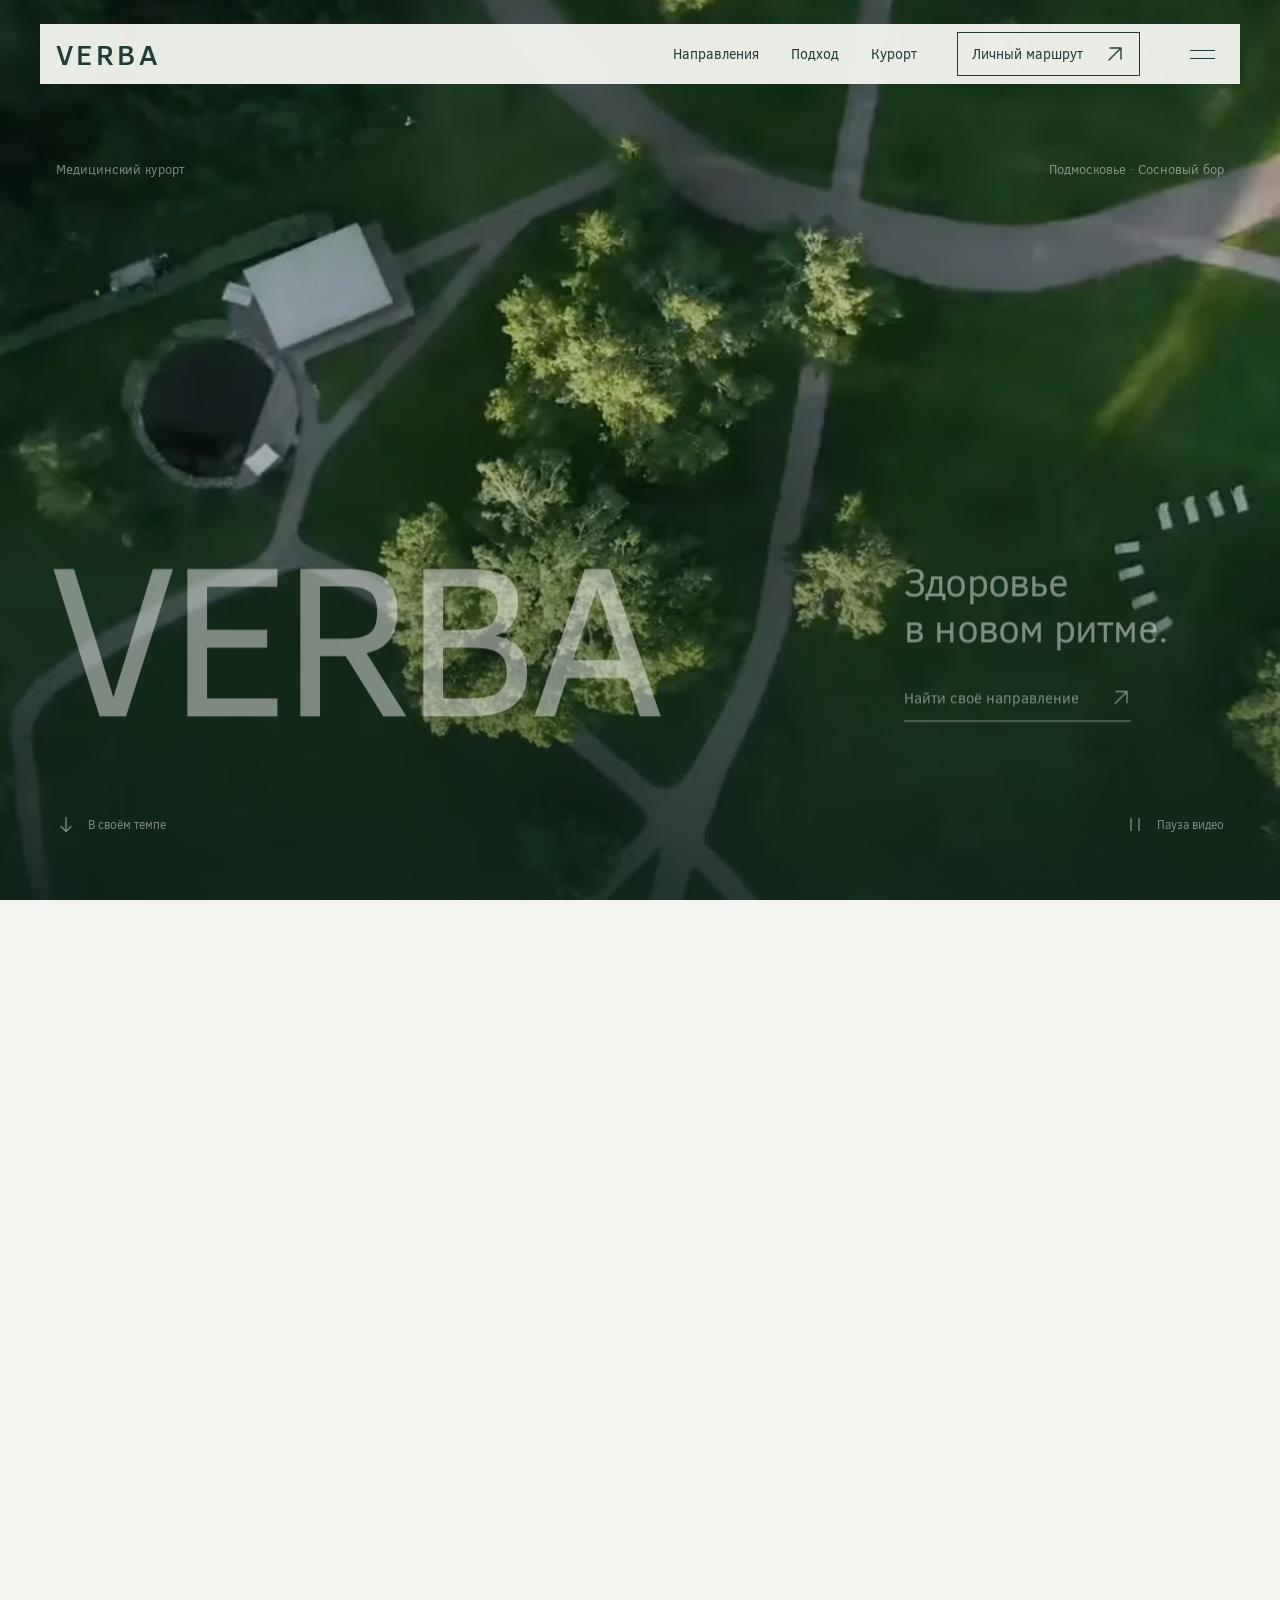
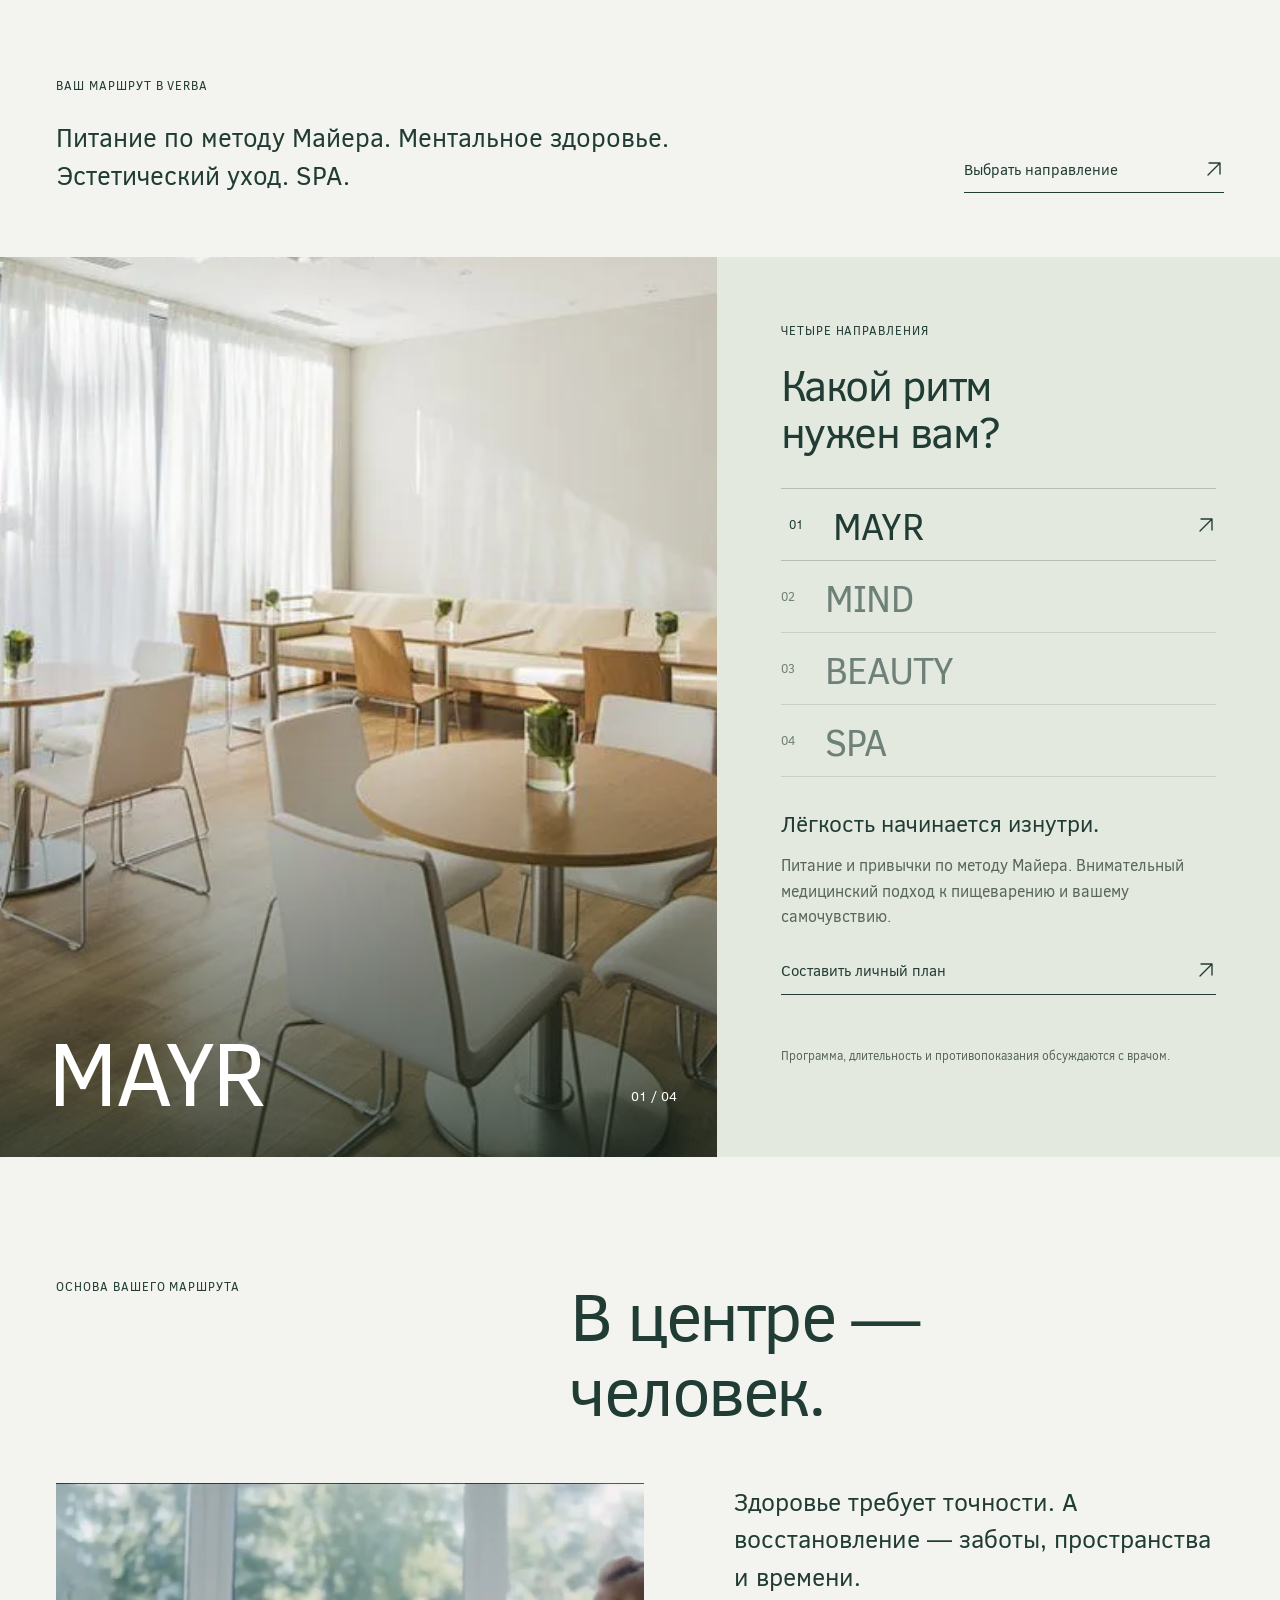
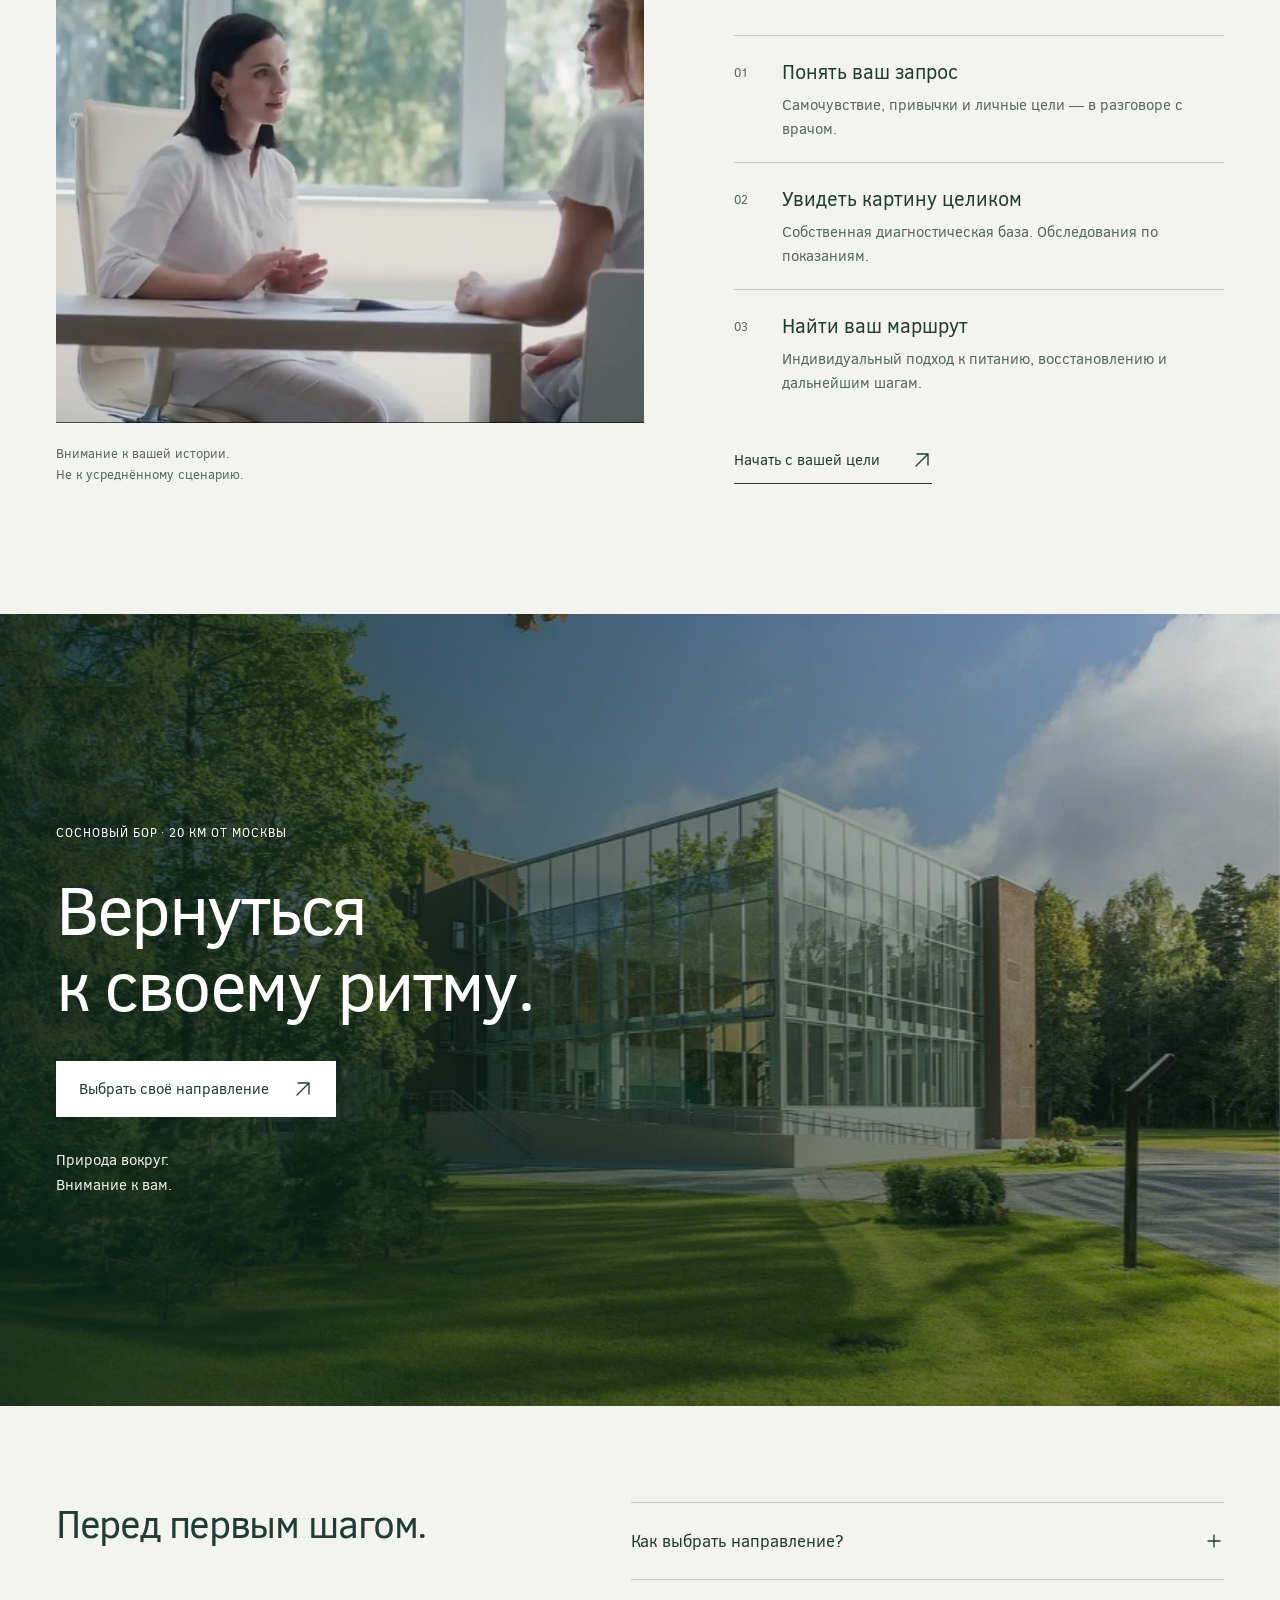
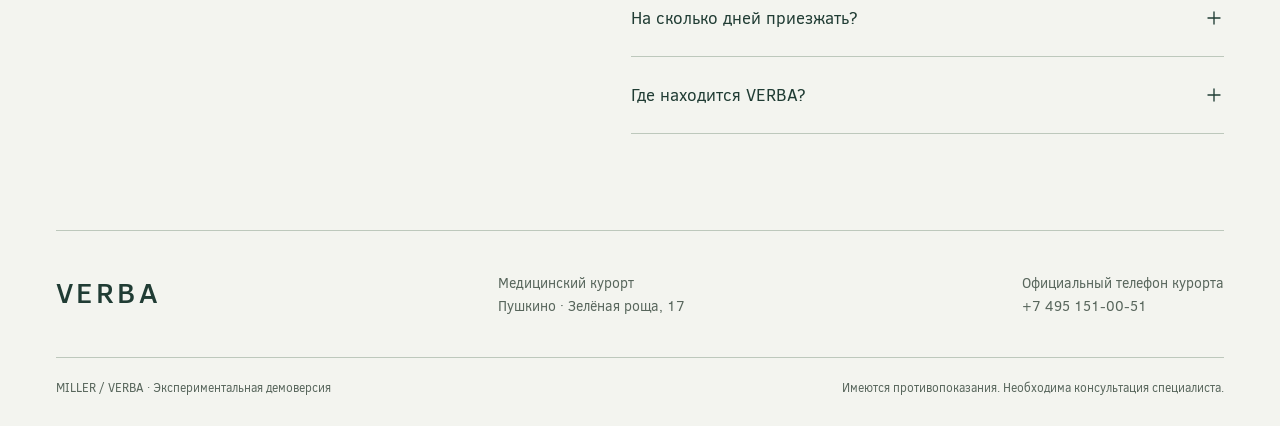
==== index.html @ 64e6edaf "fix: use VERBA branding and shorten the bridge to directions" ====
<!doctype html>
<html lang="ru"><head><meta charset="utf-8"><meta name="viewport" content="width=device-width, initial-scale=1"><meta name="theme-color" content="#203c34"><meta name="description" content="Медицинский курорт VERBA: питание по методу Майера, ментальное здоровье, эстетический уход и SPA. Экспериментальная демоверсия."><title>VERBA — здоровье в новом ритме · MILLER</title><link rel="icon" href="assets/favicon.svg"><link rel="stylesheet" href="styles.css"><script type="module" src="app.js"></script></head>
<body>
<a class="skip-link" href="#main">Перейти к содержанию</a>
<header class="site-header" data-tone="light"><a class="small-brand" href="#home" aria-label="VERBA — к началу">VERBA</a><nav class="desktop-nav" aria-label="Основная навигация"><a href="#directions">Направления</a><a href="#medicine">Подход</a><a href="#retreat">Курорт</a></nav><button class="header-plan" data-picker>Личный маршрут <svg viewBox="0 0 20 20" aria-hidden="true"><path d="M4 16 16 4M5 4h11v11"/></svg></button><button class="menu-toggle" aria-label="Открыть меню" aria-haspopup="dialog" aria-controls="menu-dialog"><span></span><span></span></button></header>
<main id="main">
<section class="hero-story" id="home" aria-labelledby="hero-title"><div class="hero-frame"><div class="hero-media"><div class="hero-camera"><video id="hero-video" muted loop playsinline preload="metadata" poster="assets/motion/hero-poster.webp" aria-label="Территория медицинского курорта VERBA"><source src="assets/motion/hero-film.mp4" type="video/mp4"></video><div class="film-shade"></div></div></div><div class="hero-topline"><span>Медицинский курорт</span><span>Подмосковье · Сосновый бор</span></div><div class="hero-title-group"><h1 id="hero-title">VERBA</h1><div class="hero-message"><p class="hero-statement">Здоровье<br>в новом ритме.</p><a class="line-link" href="#directions">Найти своё направление<svg viewBox="0 0 20 20" aria-hidden="true"><path d="M4 16 16 4M5 4h11v11"/></svg></a></div></div><div class="hero-bottom"><a href="#intro" class="scroll-link"><svg viewBox="0 0 20 20" aria-hidden="true"><path d="M10 3v14m-5-5 5 5 5-5"/></svg>В своём темпе</a><button id="video-toggle" aria-label="Остановить видео" aria-pressed="false"><svg viewBox="0 0 20 20" aria-hidden="true"><path d="M6 4v12M14 4v12"/></svg><span>Пауза видео</span></button></div><div class="hero-transition"><span class="section-label">01 / ВОССТАНОВЛЕНИЕ</span><h2><span>Медицина.</span><span>Природа.</span><span>Вы.</span></h2><p data-pretext contenteditable="false">Персональное здоровье начинается с внимания к человеку. В окружении, которое помогает услышать себя.</p></div></div></section>
<section class="intro wrap" id="intro" aria-label="Направления VERBA"><p class="section-label">ВАШ МАРШРУТ В VERBA</p><div class="intro-grid"><p class="intro-lead" data-pretext>Питание по методу Майера. Ментальное здоровье. Эстетический уход. SPA.</p><a class="line-link" href="#directions">Выбрать направление<svg viewBox="0 0 20 20" aria-hidden="true"><path d="M4 16 16 4M5 4h11v11"/></svg></a></div></section>
<section class="directions" id="directions" aria-labelledby="directions-title"><div class="path-layout"><div class="path-visual"><div class="path-pan"><img class="direction-image is-active" data-image="mayr" src="assets/motion/mayr.webp" width="900" height="600" alt="Ресторан VERBA" loading="lazy"><img class="direction-image" data-image="mind" src="assets/motion/mind.webp" width="900" height="600" alt="Гость VERBA в спокойной обстановке" loading="lazy"><img class="direction-image beauty-image" data-image="beauty" src="assets/motion/beauty-portrait.webp" width="1280" height="720" alt="Портрет из официального фильма VERBA" loading="lazy"><img class="direction-image" data-image="spa" src="assets/motion/spa.webp" width="900" height="600" alt="Бассейн VERBA с видом на сосновый бор" loading="lazy"></div><div class="path-shade"></div><div class="path-visual-label"><span id="visual-direction">MAYR</span><span id="visual-index">01 / 04</span></div></div><div class="path-content"><p class="section-label">ЧЕТЫРЕ НАПРАВЛЕНИЯ</p><h2 id="directions-title">Какой ритм<br>нужен вам?</h2><div class="path-tabs" role="tablist" aria-label="Направления VERBA" aria-orientation="vertical"><button class="path-tab is-active" id="tab-mayr" role="tab" aria-selected="true" aria-controls="path-panel" data-direction="mayr"><span class="tab-index">01</span><span>MAYR</span><svg viewBox="0 0 20 20" aria-hidden="true"><path d="M4 16 16 4M5 4h11v11"/></svg></button><button class="path-tab" id="tab-mind" role="tab" aria-selected="false" aria-controls="path-panel" tabindex="-1" data-direction="mind"><span class="tab-index">02</span><span>MIND</span><svg viewBox="0 0 20 20" aria-hidden="true"><path d="M4 16 16 4M5 4h11v11"/></svg></button><button class="path-tab" id="tab-beauty" role="tab" aria-selected="false" aria-controls="path-panel" tabindex="-1" data-direction="beauty"><span class="tab-index">03</span><span>BEAUTY</span><svg viewBox="0 0 20 20" aria-hidden="true"><path d="M4 16 16 4M5 4h11v11"/></svg></button><button class="path-tab" id="tab-spa" role="tab" aria-selected="false" aria-controls="path-panel" tabindex="-1" data-direction="spa"><span class="tab-index">04</span><span>SPA</span><svg viewBox="0 0 20 20" aria-hidden="true"><path d="M4 16 16 4M5 4h11v11"/></svg></button></div><div class="path-panel" id="path-panel" role="tabpanel" aria-labelledby="tab-mayr" tabindex="0"><h3 id="path-title">Лёгкость начинается изнутри.</h3><p id="path-description" data-pretext contenteditable="false">Питание и привычки по методу Майера. Внимательный медицинский подход к пищеварению и вашему самочувствию.</p><button class="line-link" data-picker data-current-direction>Составить личный план<svg viewBox="0 0 20 20" aria-hidden="true"><path d="M4 16 16 4M5 4h11v11"/></svg></button></div><p class="medical-note">Программа, длительность и противопоказания обсуждаются с врачом.</p></div></div><p class="sr-only" id="direction-status" role="status" aria-live="polite">Выбрано направление MAYR</p></section>
<section class="medicine wrap" id="medicine"><div class="medicine-heading"><span class="section-label">ОСНОВА ВАШЕГО МАРШРУТА</span><h2 class="reveal">В центре —<br>человек.</h2></div><div class="medicine-grid"><figure><div class="portrait-crop"><img src="assets/motion/medical.webp" width="1280" height="720" alt="Консультация врача — кадр официального фильма VERBA" loading="lazy"></div><figcaption>Внимание к вашей истории.<br>Не к усреднённому сценарию.</figcaption></figure><div class="medicine-copy"><p class="medicine-lead" data-pretext contenteditable="false">Здоровье требует точности. А восстановление — заботы, пространства и времени.</p><div class="approach-row"><span>01</span><div><h3>Понять ваш запрос</h3><p>Самочувствие, привычки и личные цели — в разговоре с врачом.</p></div></div><div class="approach-row"><span>02</span><div><h3>Увидеть картину целиком</h3><p>Собственная диагностическая база. Обследования по показаниям.</p></div></div><div class="approach-row"><span>03</span><div><h3>Найти ваш маршрут</h3><p>Индивидуальный подход к питанию, восстановлению и дальнейшим шагам.</p></div></div><button class="line-link" data-picker>Начать с вашей цели<svg viewBox="0 0 20 20" aria-hidden="true"><path d="M4 16 16 4M5 4h11v11"/></svg></button></div></div></section>
<section class="retreat" id="retreat"><div class="retreat-photo"><img src="assets/motion/territory.webp" width="900" height="600" alt="Здание и территория курорта VERBA" loading="lazy"></div><div class="retreat-shade"></div><div class="retreat-content wrap"><p class="section-label">СОСНОВЫЙ БОР · 20 КМ ОТ МОСКВЫ</p><h2>Вернуться<br>к своему ритму.</h2><button class="solid-button" data-picker>Выбрать своё направление<svg viewBox="0 0 20 20" aria-hidden="true"><path d="M4 16 16 4M5 4h11v11"/></svg></button><p>Природа вокруг.<br>Внимание к вам.</p></div></section>
<section class="faq wrap"><h2>Перед первым шагом.</h2><div class="faq-items"><details><summary>Как выбрать направление?<svg viewBox="0 0 20 20" aria-hidden="true"><path d="M10 4v12M4 10h12"/></svg></summary><p>Начните с вашей цели. Окончательный состав программы и противопоказания обсуждаются с врачом. Подбор в демоверсии помогает сформулировать запрос и не является медицинской рекомендацией.</p></details><details><summary>На сколько дней приезжать?<svg viewBox="0 0 20 20" aria-hidden="true"><path d="M10 4v12M4 10h12"/></svg></summary><p>На официальном сайте указаны программы от трёх до четырнадцати дней с возможностью продления. Длительность конкретной программы определяется индивидуально.</p></details><details><summary>Где находится VERBA?<svg viewBox="0 0 20 20" aria-hidden="true"><path d="M10 4v12M4 10h12"/></svg></summary><p>Московская область, Пушкино, улица Зелёная роща, строение 17.</p></details></div></section>
</main>
<footer class="wrap"><div class="footer-top"><a class="small-brand" href="#home">VERBA</a><p>Медицинский курорт<br>Пушкино · Зелёная роща, 17</p><p>Официальный телефон курорта<br>+7 495 151-00-51</p></div><div class="footer-bottom"><span>MILLER / VERBA · Экспериментальная демоверсия</span><span>Имеются противопоказания. Необходима консультация специалиста.</span></div></footer>
<dialog id="menu-dialog" aria-label="Навигация по странице"><button class="dialog-close" aria-label="Закрыть меню"><svg viewBox="0 0 24 24" aria-hidden="true"><path d="m6 6 12 12M6 18 18 6"/></svg></button><div class="menu-content"><span class="small-brand">VERBA</span><nav aria-label="Меню"><a href="#directions">Направления</a><a href="#medicine">Медицинский подход</a><a href="#retreat">Курорт</a></nav><button class="solid-button" data-picker>Составить личный план<svg viewBox="0 0 20 20" aria-hidden="true"><path d="M4 16 16 4M5 4h11v11"/></svg></button></div></dialog>
<dialog id="picker-dialog" aria-labelledby="picker-title"><button class="dialog-close" aria-label="Закрыть подбор"><svg viewBox="0 0 24 24" aria-hidden="true"><path d="m6 6 12 12M6 18 18 6"/></svg></button><div class="dialog-content"><span class="section-label">ВАШ ЛИЧНЫЙ МАРШРУТ</span><h2 id="picker-title">С чего начнём?</h2><form id="picker-form"><label for="goal">Что важно сейчас?</label><select id="goal" required><option value="">Выберите направление</option><option value="mayr">MAYR — питание и лёгкость</option><option value="mind">MIND — сон и спокойствие</option><option value="beauty">BEAUTY — уход за собой</option><option value="spa">SPA — отдых и восстановление</option></select><fieldset><legend>Время для себя</legend><div class="duration-options"><label><input type="radio" name="duration" value="3–5 дней" checked><span>3–5 дней</span></label><label><input type="radio" name="duration" value="7–10 дней"><span>7–10 дней</span></label><label><input type="radio" name="duration" value="14 дней"><span>14 дней</span></label></div></fieldset><button class="solid-button" type="submit">Увидеть мой план<svg viewBox="0 0 20 20" aria-hidden="true"><path d="M4 16 16 4M5 4h11v11"/></svg></button><p class="demo-note">Демоверсия: выбор остаётся на вашем устройстве. Личные данные не нужны, заявка на курорт не отправляется.</p></form><div id="picker-result" hidden aria-live="polite"><h3 id="result-title"></h3><p id="result-duration"></p><p>Это ориентир для разговора с врачом. Подходящую программу, длительность и противопоказания нужно обсудить индивидуально.</p><a class="solid-button" id="download-plan" download="verba-personal-plan.txt">Сохранить мой план<svg viewBox="0 0 20 20" aria-hidden="true"><path d="M10 3v14m-5-5 5 5 5-5"/></svg></a><button id="picker-again" class="line-link">Изменить выбор</button><p class="demo-note">Файл сохранится только на вашем устройстве. Заявка не отправлена.</p></div></div></dialog>
</body></html>
---- styles.css ----
@font-face{font-family:'Clear Sans';src:url('assets/clear-sans.woff') format('woff');font-weight:400;font-display:swap}@font-face{font-family:'Clear Sans';src:url('assets/clear-sans-medium.woff') format('woff');font-weight:500;font-display:swap}@font-face{font-family:'Clear Sans';src:url('assets/clear-sans-bold.woff') format('woff');font-weight:700;font-display:swap}
:root{--ink:#203c34;--paper:#f3f4ef;--muted:#58665c;--line:#bdc8bc;--ease:cubic-bezier(.22,.68,.2,1);--hero-clip:inset(0);--camera-scale:1.07;--camera-y:0px;--title-y:0px;--title-opacity:1;--copy-opacity:0;--copy-y:38px}
*{box-sizing:border-box}html{scroll-behavior:smooth;scroll-padding-top:100px;color-scheme:light}body{margin:0;color:var(--ink);background:var(--paper);font:400 16px/1.65 'Clear Sans',sans-serif}body.dialog-open{overflow:hidden}h1,h2,h3,p,figure{margin:0}h1,h2,h3{font-weight:400;line-height:1.08;text-wrap:balance}h2{font-size:clamp(36px,4.5vw,68px);letter-spacing:-.035em}h3{font-size:25px;line-height:1.2}a{color:inherit;text-decoration:none;text-underline-offset:6px}button,select,input{font:inherit}button{cursor:pointer;color:inherit}button,a{-webkit-tap-highlight-color:transparent}img,video{display:block;width:100%;height:100%;object-fit:cover}svg{width:20px;height:20px;flex-shrink:0;fill:none;stroke:currentColor;stroke-width:1.35;stroke-linecap:round;stroke-linejoin:round}button:focus-visible,a:focus-visible,select:focus-visible,summary:focus-visible,[role=tabpanel]:focus-visible{outline:3px solid #b0793c;outline-offset:6px}::selection{background:#b7c9af;color:#162e24}input,select{accent-color:var(--ink)}[hidden]{display:none!important}.wrap{width:min(1296px,calc(100% - 112px));margin-inline:auto}.section-label{font-size:12px;letter-spacing:.08em;line-height:1.5;display:block}.sr-only{position:absolute;width:1px;height:1px;overflow:hidden;clip:rect(0,0,0,0);white-space:nowrap}.skip-link{position:fixed;top:10px;left:12px;padding:12px 20px;background:var(--paper);z-index:100;transform:translateY(-150%)}.skip-link:focus{transform:none}
.site-header{position:fixed;z-index:20;left:40px;right:40px;top:24px;display:flex;align-items:center;gap:40px;color:#fff;background:#10241c66;min-height:58px;padding:8px 16px;transition:color .25s var(--ease),background-color .25s var(--ease)}.site-header[data-tone=dark]{background:rgba(243,244,239,.96);color:var(--ink)}.small-brand{font-size:29px;line-height:1.2;letter-spacing:.12em;display:flex;align-items:center;min-height:44px;font-weight:500}.desktop-nav{display:flex;gap:32px;margin-left:auto}.desktop-nav>a{font-size:14px;display:flex;align-items:center;min-height:44px;border-bottom:1px solid transparent}.desktop-nav>a:hover{border-bottom-color:currentColor}.header-plan{border:1px solid currentColor;background:none;display:flex;align-items:center;gap:22px;font-size:14px;min-height:44px;padding:9px 14px}.header-plan:hover{background:#ffffff1f}.site-header[data-tone=dark] .header-plan:hover{background:#dfe7da}.menu-toggle{display:flex;flex-direction:column;align-items:center;justify-content:center;gap:7px;border:0;background:none;width:44px;height:44px}.menu-toggle>span{width:25px;height:1px;background:currentColor}
.hero-story{height:180svh;position:relative;background:var(--paper)}.hero-frame{height:100svh;min-height:640px;position:sticky;top:0;isolation:isolate;overflow:hidden}.hero-media{position:absolute;inset:0;z-index:-1;clip-path:var(--hero-clip);will-change:clip-path}.hero-camera{position:absolute;inset:-1px;transform:translate3d(0,var(--camera-y),0) scale(var(--camera-scale));will-change:transform}.hero-camera video{object-position:50% 50%;background:#233f26}.film-shade{position:absolute;inset:0;background:linear-gradient(0deg,#10241cca,#10241c36 55%,#10241c66)}.hero-topline{position:absolute;top:20%;left:56px;right:56px;display:flex;justify-content:space-between;color:#fff;font-size:13px;opacity:var(--title-opacity);transform:translateY(var(--title-y))}.hero-title-group{position:absolute;left:48px;right:56px;bottom:17%;display:flex;align-items:flex-end;gap:48px;justify-content:space-between;color:#fff;opacity:var(--title-opacity);transform:translate3d(0,var(--title-y),0);will-change:transform,opacity}.hero-title-group h1{font-size:clamp(120px,17vw,262px);letter-spacing:-.045em;line-height:.88}.hero-message{padding-bottom:4px;min-width:320px}.hero-statement{font-size:clamp(28px,3.05vw,46px);line-height:1.17;letter-spacing:-.02em;margin-bottom:24px}.line-link{border:0;border-bottom:1px solid currentColor;background:none;display:inline-flex;justify-content:space-between;align-items:center;gap:32px;min-height:48px;padding:9px 0;font-size:15px}.line-link svg{transition:transform .25s var(--ease)}.line-link:hover svg{transform:translate(2px,-2px)}.hero-bottom{position:absolute;bottom:32px;left:56px;right:56px;color:#fff;display:flex;justify-content:space-between;opacity:var(--title-opacity);transform:translateY(var(--title-y))}.scroll-link,#video-toggle{display:flex;align-items:center;gap:12px;font-size:12px;min-height:44px}#video-toggle{border:0;background:none;color:#fff;padding:8px 0;min-width:126px;justify-content:flex-end}.hero-transition{position:absolute;left:6%;top:26%;width:35%;opacity:var(--copy-opacity);transform:translate3d(0,var(--copy-y),0);pointer-events:none}.hero-transition h2{font-size:clamp(48px,5.3vw,80px);line-height:1.04;margin-top:26px}.hero-transition h2>span{display:block}.hero-transition h2>span:nth-child(2){color:#71806a}.hero-transition>p{font-size:17px;line-height:1.65;max-width:375px;margin-top:32px}
.intro{padding-block:112px 128px}.intro>.section-label{margin-bottom:48px}.intro-grid{display:grid;grid-template-columns:1.4fr 1fr;gap:80px;align-items:end}.intro h2{font-size:clamp(38px,4.55vw,66px)}.soft-word{color:#71806a}.intro-copy>p:first-child{font-size:18px;max-width:410px}.quiet-copy{color:var(--muted);font-size:13px;margin-top:32px}.intro-copy .line-link{margin-top:28px}.reveal{transition:transform .7s var(--ease),opacity .7s var(--ease)}.motion-ready .reveal:not(.is-revealed){transform:translateY(28px);opacity:.55}
.directions{scroll-margin-top:0;--direction-color:var(--ink)}.path-layout{display:grid;grid-template-columns:56% 44%;min-height:900px}.path-visual{position:relative;overflow:hidden;isolation:isolate;min-width:0}.path-pan{position:absolute;inset:-40px 0;transform:translate3d(0,var(--path-pan,0px),0);will-change:transform}.direction-image{position:absolute;inset:0;opacity:0;transform:scale(1.055);transition:opacity .7s var(--ease),transform 1.05s var(--ease);object-position:50% 50%}.direction-image.is-active{opacity:1;transform:scale(1)}.beauty-image{object-position:35% 50%}.path-shade{position:absolute;inset:0;background:linear-gradient(0deg,#10231cac,transparent 45%);pointer-events:none}.path-visual-label{position:absolute;left:48px;right:40px;bottom:42px;display:flex;align-items:flex-end;justify-content:space-between;color:#fff}.path-visual-label>span:first-child{font-size:90px;letter-spacing:-.025em;line-height:1}.path-visual-label>span:last-child{font-size:13px;font-variant-numeric:tabular-nums;padding-bottom:8px}.path-content{background:#e4e9df;padding:64px clamp(32px,5vw,80px) 48px;color:var(--direction-color);transition:background-color .7s var(--ease),color .5s var(--ease)}.directions[data-active=beauty] .path-content{background:#ebe3dc;--direction-color:#5c4538}.directions[data-active=spa] .path-content{background:#dfe9e8}.directions[data-active=mind] .path-content{background:#e9e8df}.path-content h2{font-size:43px;margin-top:22px}.path-tabs{margin-top:34px;border-top:1px solid #73836f66}.path-tab{display:flex;align-items:center;text-align:left;width:100%;gap:20px;min-height:72px;background:none;border:0;border-bottom:1px solid #73836f66;padding:10px 0;opacity:.6;transition:opacity .25s var(--ease),padding-left .3s var(--ease)}.path-tab.is-active{opacity:1;padding-left:8px}.path-tab:hover{opacity:1}.tab-index{font-size:12px;font-variant-numeric:tabular-nums;min-width:24px}.path-tab>span:nth-child(2){font-size:37px;letter-spacing:-.02em;line-height:1.2}.path-tab svg{margin-left:auto;opacity:0;transform:translateX(-8px);transition:opacity .3s var(--ease),transform .3s var(--ease)}.path-tab.is-active svg,.path-tab:hover svg{opacity:1;transform:none}.path-panel{margin-top:32px;min-height:213px}.path-panel>h3{font-size:23px;line-height:1.25}.path-panel>p{color:var(--muted);font-size:16px;line-height:1.6;margin-top:14px}.path-panel .line-link{margin-top:18px;width:100%;color:inherit}.medical-note{font-size:12px;line-height:1.6;color:var(--muted);margin-top:24px}
.medicine{padding-block:120px 128px}.medicine-heading{display:flex;justify-content:space-between;align-items:flex-start;margin-bottom:56px;gap:32px}.medicine-heading h2{width:56%;font-size:clamp(48px,5.4vw,78px)}.medicine-grid{display:grid;grid-template-columns:1.2fr 1fr;gap:90px;align-items:start}.portrait-crop{height:540px;overflow:hidden}.portrait-crop>img{object-position:45% 50%}figcaption{font-size:13px;color:var(--muted);margin-top:20px}.medicine-lead{font-size:25px;line-height:1.5;margin-bottom:40px}.approach-row{border-top:1px solid var(--line);padding:22px 0;display:flex;gap:24px}.approach-row>span{font-size:12px;line-height:28px;min-width:24px;color:var(--muted)}.approach-row h3{font-size:20px;line-height:1.3}.approach-row p{font-size:15px;color:var(--muted);line-height:1.6;margin-top:8px}.medicine-copy>.line-link{margin-top:20px}
.retreat{position:relative;min-height:760px;height:88svh;overflow:hidden;isolation:isolate;color:#fff}.retreat-photo{position:absolute;inset:-40px 0;transform:translate3d(0,var(--retreat-pan,0px),0);will-change:transform;z-index:-2}.retreat-shade{position:absolute;inset:0;z-index:-1;background:linear-gradient(90deg,#0b241bd4,#0b241b21),linear-gradient(0deg,#0b241b70,transparent)}.retreat-content{height:100%;min-height:inherit;display:flex;flex-direction:column;align-items:flex-start;justify-content:center;padding-block:64px}.retreat h2{font-size:clamp(48px,5.5vw,80px);margin-top:28px}.solid-button{display:inline-flex;align-items:center;justify-content:space-between;gap:24px;border:1px solid var(--ink);background:var(--ink);color:#fff;min-height:56px;padding:14px 22px;font-size:15px;transition:background-color .25s var(--ease)}.solid-button:hover{background:#355647}.retreat .solid-button{background:#fff;border-color:#fff;color:var(--ink);margin-top:40px}.retreat-content>p:last-child{font-size:15px;margin-top:30px;color:#edf4e8}
.faq{padding-block:96px;display:grid;grid-template-columns:1fr 1.2fr;gap:80px}.faq h2{font-size:39px}.faq-items details{border-bottom:1px solid var(--line)}.faq-items details:first-child{border-top:1px solid var(--line)}summary{list-style:none;display:flex;align-items:center;justify-content:space-between;gap:20px;min-height:76px;font-size:17px;line-height:1.4;padding-block:16px;cursor:pointer}summary::-webkit-details-marker{display:none}details[open] summary>svg{transform:rotate(45deg)}.faq-items details>p{font-size:16px;color:var(--muted);padding-bottom:24px;max-width:560px}footer{padding-block:40px 28px;border-top:1px solid var(--line)}.footer-top{display:flex;align-items:flex-start;justify-content:space-between;gap:40px;padding-bottom:40px}.footer-top p{font-size:14px;color:var(--muted)}.footer-bottom{display:flex;justify-content:space-between;gap:24px;border-top:1px solid var(--line);padding-top:20px;font-size:12px;color:var(--muted)}
dialog{border:0;padding:0;width:min(560px,calc(100% - 32px));max-height:calc(100svh - 32px);margin:auto;background:var(--paper);color:var(--ink);box-shadow:0 24px 80px #071c164f;overflow:auto}dialog::backdrop{background:#071e17b5}.dialog-close{position:absolute;top:16px;right:16px;width:44px;height:44px;border:0;background:none;display:grid;place-items:center}.dialog-close svg{width:24px;height:24px}.dialog-content{padding:52px 44px 40px}.dialog-content h2{font-size:42px;margin:24px 0 30px}#picker-form>label{display:block;font-size:15px;margin-bottom:10px}select{height:56px;width:100%;border:1px solid #83957e;border-radius:0;background:#fff;color:var(--ink);font-size:16px;padding:0 12px}fieldset{border:0;padding:0;margin:26px 0;min-width:0}legend{font-size:15px;margin-bottom:12px}.duration-options{display:flex;gap:8px}.duration-options label{position:relative;flex:1;cursor:pointer}.duration-options input{position:absolute;opacity:0}.duration-options span{display:flex;align-items:center;justify-content:center;min-height:52px;border:1px solid #83957e;padding:8px;font-size:13px;white-space:nowrap}.duration-options input:checked+span{background:#dce6d7;border:2px solid var(--ink)}.duration-options input:focus-visible+span{outline:3px solid #b0793c;outline-offset:4px}#picker-form>.solid-button,#picker-result>.solid-button{width:100%;gap:12px}.demo-note{font-size:12px;line-height:1.6;color:var(--muted);margin-top:20px}#picker-result h3{font-size:34px}#picker-result>p{margin-top:22px}#picker-result>.solid-button{margin-top:28px}#picker-result>.line-link{margin-top:12px}#menu-dialog{width:100%;max-width:none;max-height:none;height:100svh;margin:0;padding:0;box-shadow:none}.menu-content{padding:60px 8%;min-height:100%;display:flex;flex-direction:column;align-items:flex-start;justify-content:center}.menu-content>.small-brand{margin-bottom:42px}.menu-content nav{display:flex;flex-direction:column;gap:10px}.menu-content nav>a{font-size:clamp(32px,5vw,70px);line-height:1.2;min-height:64px;padding-block:12px}.menu-content>.solid-button{margin-top:40px}
@media(max-width:1100px){.wrap{width:calc(100% - 64px)}.site-header{left:24px;right:24px;gap:24px}.desktop-nav{gap:20px}.hero-title-group{left:32px;right:32px;gap:24px}.hero-message{min-width:290px}.hero-topline,.hero-bottom{left:32px;right:32px}.path-layout{grid-template-columns:52% 48%;min-height:850px}.path-content{padding:48px 32px}.path-content h2{font-size:38px}.path-visual-label{left:32px;right:28px}.path-visual-label>span:first-child{font-size:70px}.medicine-grid,.intro-grid,.faq{gap:48px}}
@media(max-width:820px){.desktop-nav{display:none}.header-plan{margin-left:auto}.hero-title-group{display:block;bottom:18%}.hero-title-group h1{font-size:23vw;margin-bottom:40px}.hero-message{display:flex;align-items:end;justify-content:space-between;gap:28px}.hero-statement{font-size:32px;margin:0}.hero-transition{width:39%;left:5%;top:28%}.hero-transition h2{font-size:54px}.hero-transition>p{font-size:15px}.intro-grid{grid-template-columns:1fr 1fr;gap:36px}.intro-copy>p:first-child{font-size:16px}.intro h2{font-size:40px}.path-content{padding:40px 26px}.path-tab>span:nth-child(2){font-size:30px}.path-tab{gap:12px;min-height:64px}.path-content h2{font-size:32px}.path-panel h3{font-size:21px}.medicine-heading h2{font-size:58px}.medicine-grid{gap:36px}.portrait-crop{height:470px}.medicine-lead{font-size:22px}}
@media(max-width:600px){html{scroll-padding-top:88px}.wrap{width:calc(100% - 40px)}.site-header{left:12px;right:12px;top:12px;padding:5px 8px;min-height:50px;gap:16px}.small-brand{font-size:25px}.header-plan{display:none}.menu-toggle{margin-left:auto}.hero-story{height:164svh}.hero-frame{height:100svh;min-height:620px}.hero-topline{top:21%;left:24px;right:24px;display:block;font-size:12px}.hero-topline>span:last-child{display:block;margin-top:6px;color:#e3eddf}.hero-title-group{left:20px;right:20px;bottom:19%}.hero-title-group h1{font-size:26vw;letter-spacing:-.025em;margin-bottom:30px}.hero-message{display:block;min-width:0}.hero-statement{font-size:35px;line-height:1.17}.hero-message>.line-link{margin-top:20px;font-size:14px;max-width:290px;width:100%}.hero-bottom{left:24px;right:24px;bottom:24px}.scroll-link,#video-toggle{font-size:12px;gap:10px}#video-toggle{min-width:44px}#video-toggle>span{display:none}.hero-transition{left:6%;top:16%;width:86%}.hero-transition h2{font-size:39px;margin-top:18px;line-height:1.06}.hero-transition h2>span{display:inline}.hero-transition h2>span:after{content:' '}.hero-transition>p{font-size:16px;line-height:1.6;margin-top:22px;max-width:350px}.intro{padding-block:68px 72px}.intro>.section-label{margin-bottom:28px}.intro-grid{grid-template-columns:1fr;gap:32px}.intro h2{font-size:42px}.intro-copy>p:first-child{font-size:17px;max-width:none}.quiet-copy{margin-top:24px}.intro-copy .line-link{margin-top:20px}.path-layout{display:flex;flex-direction:column;min-height:0}.path-visual{height:430px;order:2}.path-content{padding:38px 20px 32px;order:1}.path-content h2{font-size:36px;margin-top:18px}.path-tabs{display:grid;grid-template-columns:repeat(4,1fr);border:0;gap:0;margin-top:30px}.path-tab{flex-direction:column;align-items:flex-start;gap:8px;border-top:1px solid #83957e;border-bottom:1px solid #83957e;min-height:80px;padding:12px 6px 10px;opacity:.65}.path-tab.is-active{padding-left:6px;border-bottom:2px solid var(--ink);opacity:1}.path-tab>span:nth-child(2){font-size:19px;letter-spacing:-.02em}.path-tab svg{display:none}.path-panel{min-height:200px;margin-top:24px}.path-panel>h3{font-size:24px}.path-panel>p{font-size:16px}.path-panel .line-link{width:100%;margin-top:18px}.medical-note{margin-top:20px}.path-visual-label{left:24px;right:24px;bottom:28px}.path-visual-label>span:first-child{font-size:60px}.path-pan{inset:-28px 0}.beauty-image{object-position:30% 50%}.medicine{padding-block:72px}.medicine-heading{display:block;margin-bottom:32px}.medicine-heading h2{font-size:48px;width:100%;margin-top:24px}.medicine-grid{grid-template-columns:1fr;gap:38px}.portrait-crop{height:330px}figcaption{font-size:12px;margin-top:16px}.medicine-lead{font-size:23px;margin-bottom:28px}.approach-row{gap:20px;padding-block:20px}.approach-row h3{font-size:19px}.approach-row p{font-size:16px}.retreat{height:760px;min-height:0}.retreat-content{min-height:760px;padding-block:56px}.retreat h2{font-size:48px;margin-top:28px}.retreat .solid-button{margin-top:36px;font-size:14px;width:100%;max-width:350px}.retreat-photo img{object-position:53% 50%}.faq{padding-block:64px;grid-template-columns:1fr;gap:30px}.faq h2{font-size:35px}.faq summary{font-size:16px;min-height:76px}.footer-top{flex-direction:column;gap:24px;padding-bottom:32px}.footer-bottom{flex-direction:column;gap:16px}footer{padding-bottom:calc(28px + env(safe-area-inset-bottom))}.dialog-content{padding:56px 24px 32px}.dialog-content h2{font-size:36px;margin-top:20px}.duration-options span{font-size:12px}.solid-button{padding-inline:18px}#picker-result h3{font-size:30px}.menu-content{padding:56px 24px}.menu-content nav>a{font-size:35px;min-height:68px}.menu-content>.solid-button{width:100%}}
@media(max-width:375px){.hero-statement{font-size:32px}.hero-title-group{bottom:18%}.hero-transition h2{font-size:36px}.intro h2{font-size:39px}.path-tab>span:nth-child(2){font-size:18px}.path-content h2{font-size:34px}.path-panel{min-height:219px}.dialog-content{padding-inline:20px}}
@media(max-width:600px){.path-layout{display:grid;grid-template-columns:1fr;background:#e4e9df;color:var(--direction-color);transition:background-color .7s var(--ease)}.directions[data-active=mind] .path-layout{background:#e9e8df}.directions[data-active=beauty] .path-layout{background:#ebe3dc;--direction-color:#5c4538}.directions[data-active=spa] .path-layout{background:#dfe9e8}.path-content{display:contents}.path-content>.section-label{grid-row:1;padding-top:30px;margin-inline:20px}.path-content>h2{grid-row:2;margin:15px 20px 24px}.path-tabs{grid-row:3;margin:0 20px 24px}.path-visual{grid-row:4;height:300px;order:initial}.path-panel{grid-row:5;margin:24px 20px 0}.medical-note{grid-row:6;margin:18px 20px 30px}.path-visual-label>span:first-child{font-size:52px}.path-visual-label{bottom:24px}}
@media(prefers-reduced-motion:reduce){html{scroll-behavior:auto}.hero-story{height:100svh}.hero-frame{position:relative}.hero-transition{display:none}.hero-media{clip-path:none!important}.hero-camera,.hero-title-group,.hero-topline,.hero-bottom,.path-pan,.retreat-photo,.reveal{transform:none!important}.hero-title-group,.hero-topline,.hero-bottom{opacity:1!important}.direction-image{transform:none}.motion-ready .reveal:not(.is-revealed){opacity:1}*,*:before,*:after{animation:none!important;transition:none!important}}

/* Approved refinement: a shorter bridge to the four directions. */
.intro{padding-block:56px 64px}.intro>.section-label{margin-bottom:24px}.intro-grid{grid-template-columns:1.8fr 1fr;gap:64px;align-items:end}.intro-lead{font-size:26px;line-height:1.45;max-width:720px}.intro-grid>.line-link{justify-self:end;min-width:260px}
@media(max-width:600px){.intro{padding-block:44px 48px}.intro-grid{grid-template-columns:1fr;gap:22px}.intro-lead{font-size:23px}.intro-grid>.line-link{justify-self:start;min-width:0;width:100%}.intro>.section-label{margin-bottom:20px}}
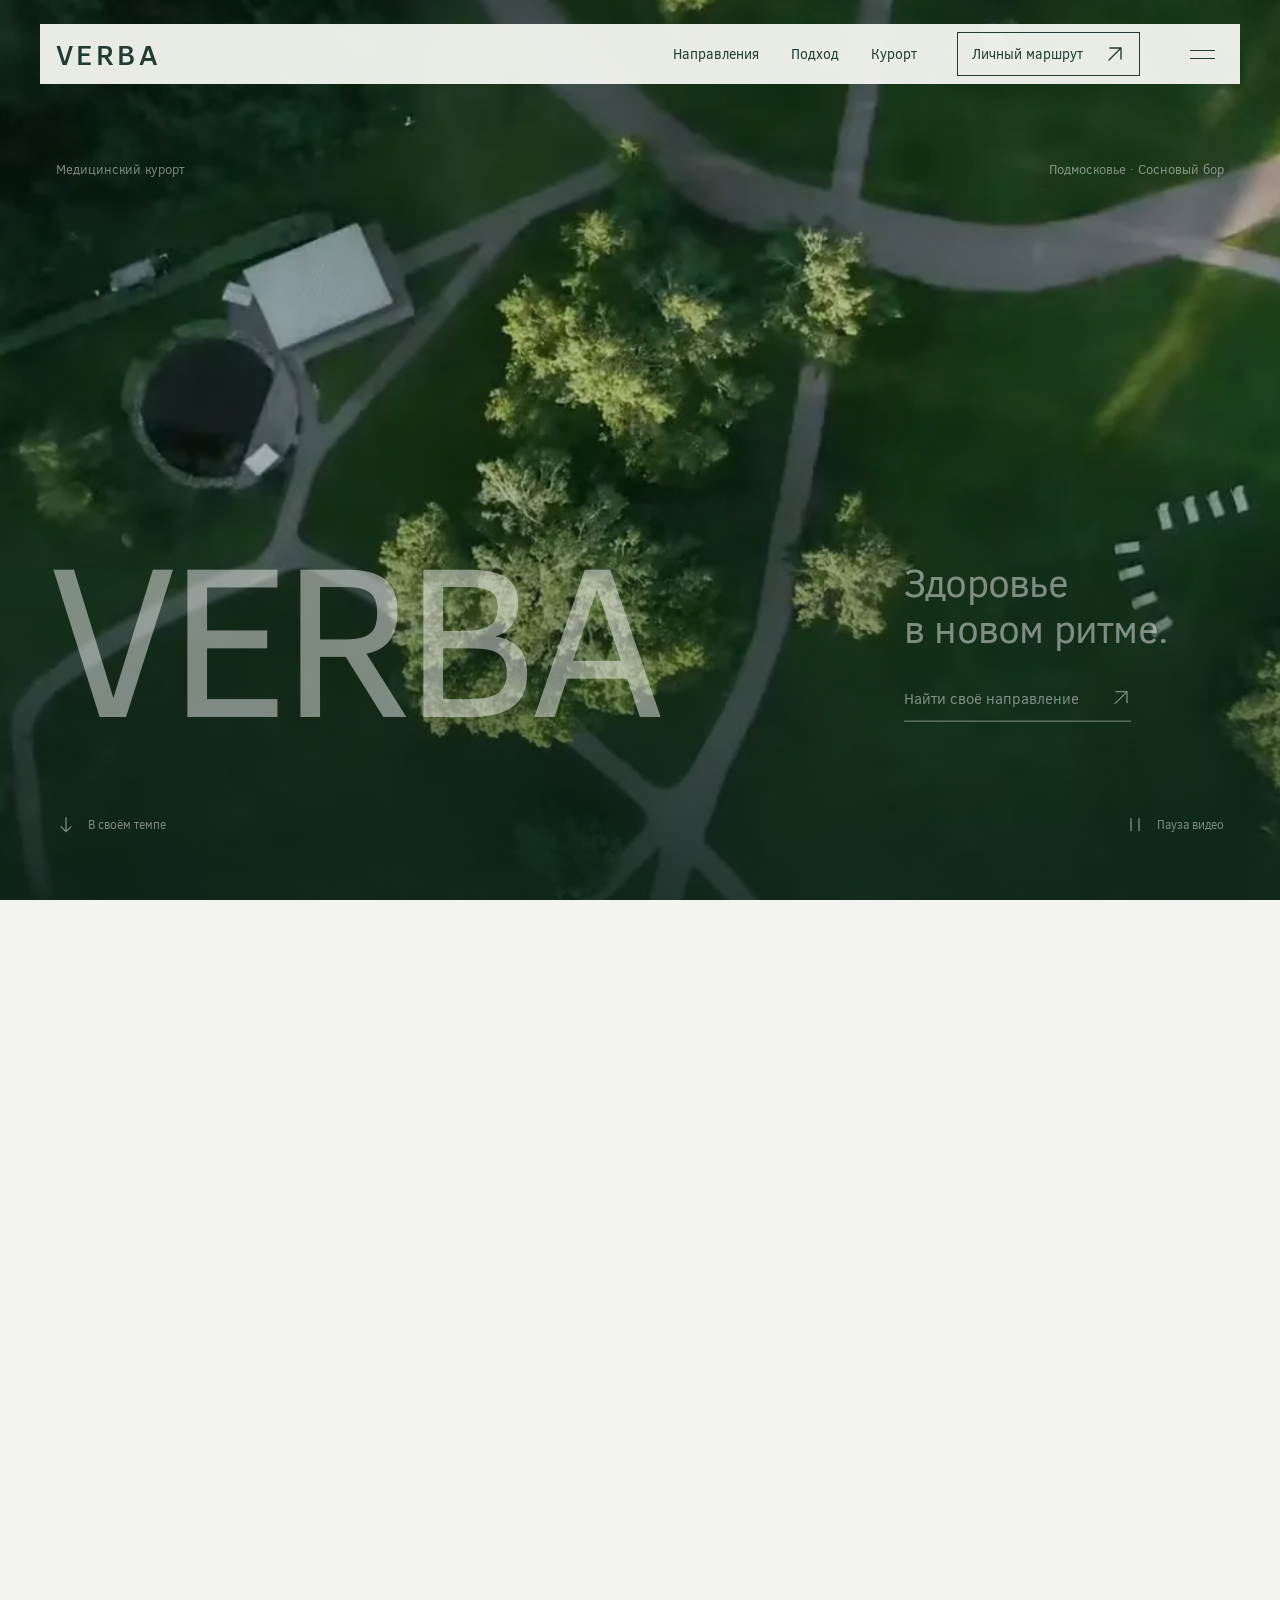
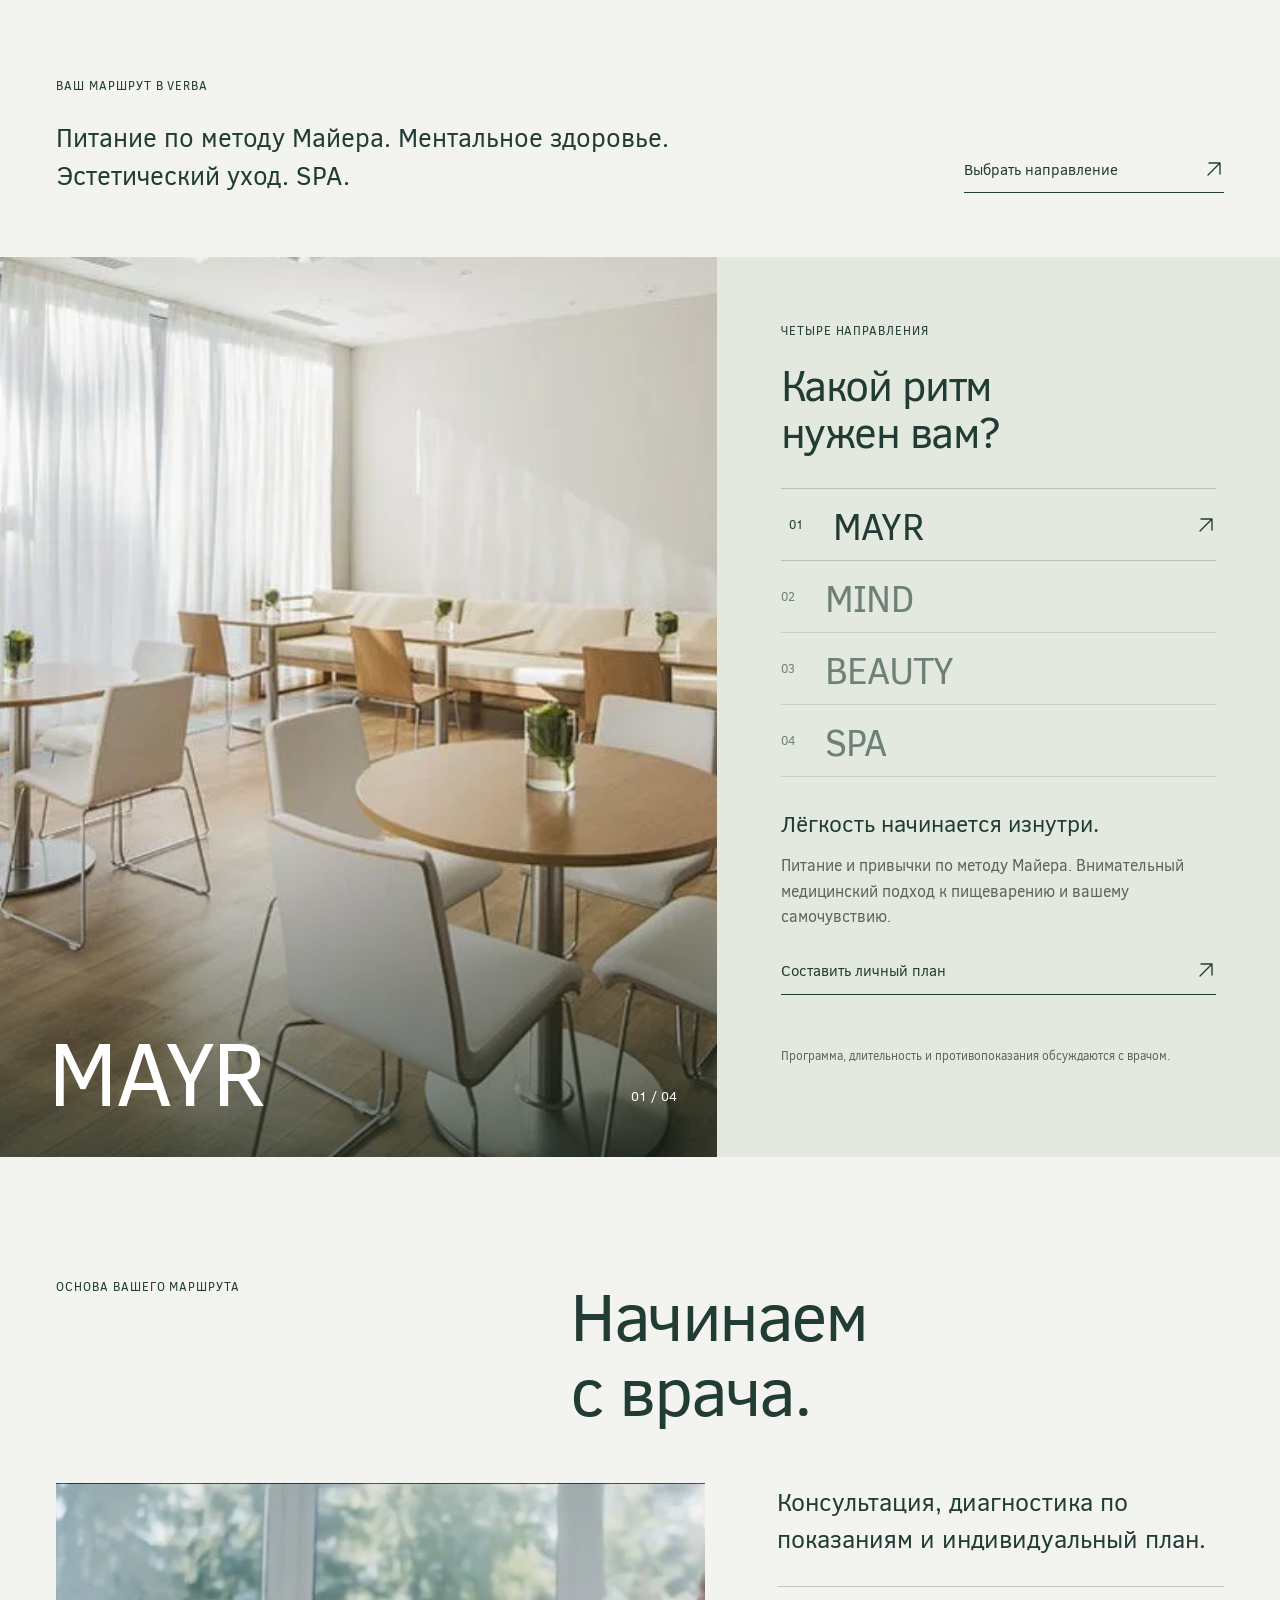
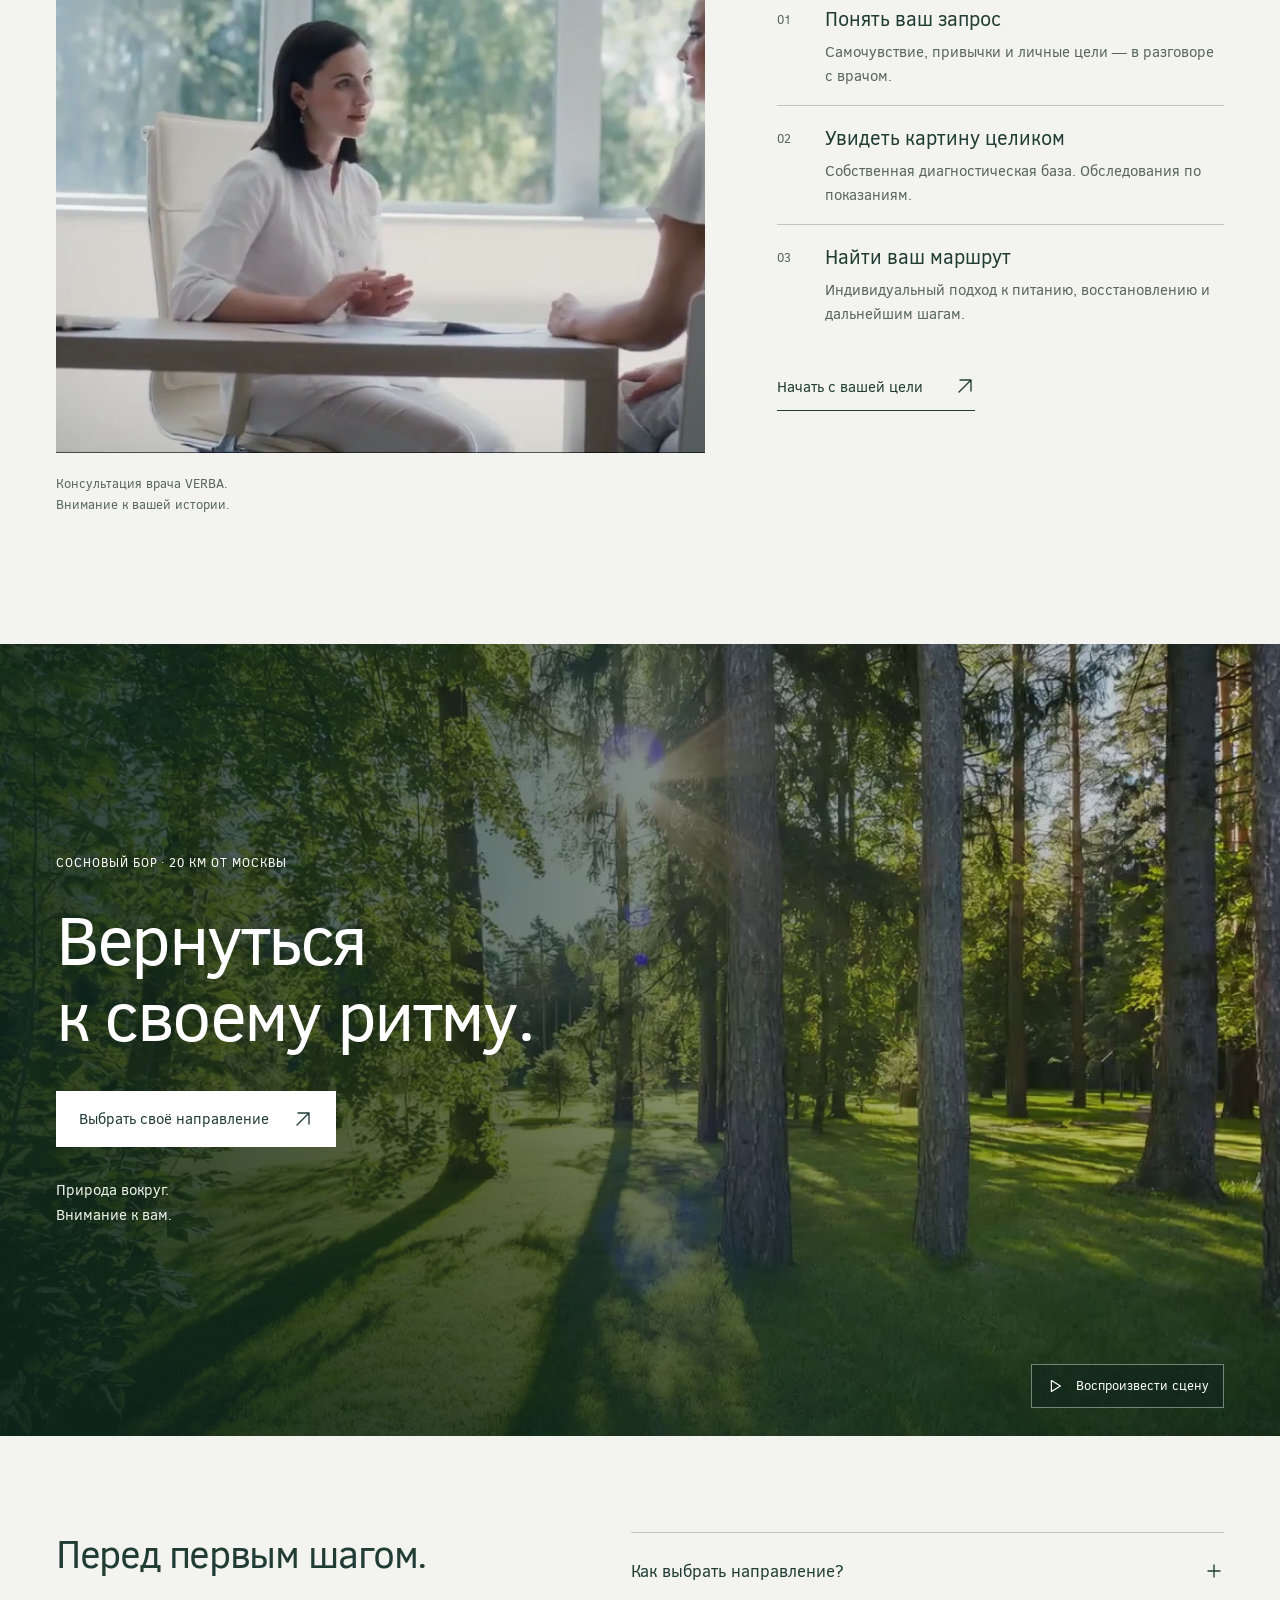
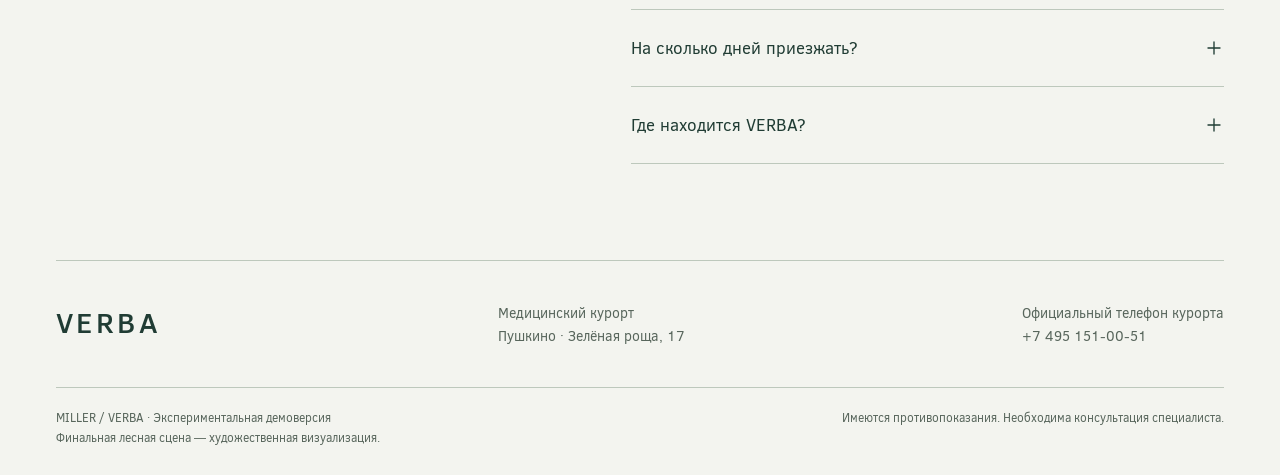
==== commit 43e08093: "feat: add the supplied one-shot forest film with lazy loading and accessible controls" ====
--- a/index.html
+++ b/index.html
@@ -6,12 +6,12 @@
 <main id="main">
 <section class="hero-story" id="home" aria-labelledby="hero-title"><div class="hero-frame"><div class="hero-media"><div class="hero-camera"><video id="hero-video" muted loop playsinline preload="metadata" poster="assets/motion/hero-poster.webp" aria-label="Территория медицинского курорта VERBA"><source src="assets/motion/hero-film.mp4" type="video/mp4"></video><div class="film-shade"></div></div></div><div class="hero-topline"><span>Медицинский курорт</span><span>Подмосковье · Сосновый бор</span></div><div class="hero-title-group"><h1 id="hero-title">VERBA</h1><div class="hero-message"><p class="hero-statement">Здоровье<br>в новом ритме.</p><a class="line-link" href="#directions">Найти своё направление<svg viewBox="0 0 20 20" aria-hidden="true"><path d="M4 16 16 4M5 4h11v11"/></svg></a></div></div><div class="hero-bottom"><a href="#intro" class="scroll-link"><svg viewBox="0 0 20 20" aria-hidden="true"><path d="M10 3v14m-5-5 5 5 5-5"/></svg>В своём темпе</a><button id="video-toggle" aria-label="Остановить видео" aria-pressed="false"><svg viewBox="0 0 20 20" aria-hidden="true"><path d="M6 4v12M14 4v12"/></svg><span>Пауза видео</span></button></div><div class="hero-transition"><span class="section-label">01 / ВОССТАНОВЛЕНИЕ</span><h2><span>Медицина.</span><span>Природа.</span><span>Вы.</span></h2><p data-pretext contenteditable="false">Персональное здоровье начинается с внимания к человеку. В окружении, которое помогает услышать себя.</p></div></div></section>
 <section class="intro wrap" id="intro" aria-label="Направления VERBA"><p class="section-label">ВАШ МАРШРУТ В VERBA</p><div class="intro-grid"><p class="intro-lead" data-pretext>Питание по методу Майера. Ментальное здоровье. Эстетический уход. SPA.</p><a class="line-link" href="#directions">Выбрать направление<svg viewBox="0 0 20 20" aria-hidden="true"><path d="M4 16 16 4M5 4h11v11"/></svg></a></div></section>
-<section class="directions" id="directions" aria-labelledby="directions-title"><div class="path-layout"><div class="path-visual"><div class="path-pan"><img class="direction-image is-active" data-image="mayr" src="assets/motion/mayr.webp" width="900" height="600" alt="Ресторан VERBA" loading="lazy"><img class="direction-image" data-image="mind" src="assets/motion/mind.webp" width="900" height="600" alt="Гость VERBA в спокойной обстановке" loading="lazy"><img class="direction-image beauty-image" data-image="beauty" src="assets/motion/beauty-portrait.webp" width="1280" height="720" alt="Портрет из официального фильма VERBA" loading="lazy"><img class="direction-image" data-image="spa" src="assets/motion/spa.webp" width="900" height="600" alt="Бассейн VERBA с видом на сосновый бор" loading="lazy"></div><div class="path-shade"></div><div class="path-visual-label"><span id="visual-direction">MAYR</span><span id="visual-index">01 / 04</span></div></div><div class="path-content"><p class="section-label">ЧЕТЫРЕ НАПРАВЛЕНИЯ</p><h2 id="directions-title">Какой ритм<br>нужен вам?</h2><div class="path-tabs" role="tablist" aria-label="Направления VERBA" aria-orientation="vertical"><button class="path-tab is-active" id="tab-mayr" role="tab" aria-selected="true" aria-controls="path-panel" data-direction="mayr"><span class="tab-index">01</span><span>MAYR</span><svg viewBox="0 0 20 20" aria-hidden="true"><path d="M4 16 16 4M5 4h11v11"/></svg></button><button class="path-tab" id="tab-mind" role="tab" aria-selected="false" aria-controls="path-panel" tabindex="-1" data-direction="mind"><span class="tab-index">02</span><span>MIND</span><svg viewBox="0 0 20 20" aria-hidden="true"><path d="M4 16 16 4M5 4h11v11"/></svg></button><button class="path-tab" id="tab-beauty" role="tab" aria-selected="false" aria-controls="path-panel" tabindex="-1" data-direction="beauty"><span class="tab-index">03</span><span>BEAUTY</span><svg viewBox="0 0 20 20" aria-hidden="true"><path d="M4 16 16 4M5 4h11v11"/></svg></button><button class="path-tab" id="tab-spa" role="tab" aria-selected="false" aria-controls="path-panel" tabindex="-1" data-direction="spa"><span class="tab-index">04</span><span>SPA</span><svg viewBox="0 0 20 20" aria-hidden="true"><path d="M4 16 16 4M5 4h11v11"/></svg></button></div><div class="path-panel" id="path-panel" role="tabpanel" aria-labelledby="tab-mayr" tabindex="0"><h3 id="path-title">Лёгкость начинается изнутри.</h3><p id="path-description" data-pretext contenteditable="false">Питание и привычки по методу Майера. Внимательный медицинский подход к пищеварению и вашему самочувствию.</p><button class="line-link" data-picker data-current-direction>Составить личный план<svg viewBox="0 0 20 20" aria-hidden="true"><path d="M4 16 16 4M5 4h11v11"/></svg></button></div><p class="medical-note">Программа, длительность и противопоказания обсуждаются с врачом.</p></div></div><p class="sr-only" id="direction-status" role="status" aria-live="polite">Выбрано направление MAYR</p></section>
-<section class="medicine wrap" id="medicine"><div class="medicine-heading"><span class="section-label">ОСНОВА ВАШЕГО МАРШРУТА</span><h2 class="reveal">В центре —<br>человек.</h2></div><div class="medicine-grid"><figure><div class="portrait-crop"><img src="assets/motion/medical.webp" width="1280" height="720" alt="Консультация врача — кадр официального фильма VERBA" loading="lazy"></div><figcaption>Внимание к вашей истории.<br>Не к усреднённому сценарию.</figcaption></figure><div class="medicine-copy"><p class="medicine-lead" data-pretext contenteditable="false">Здоровье требует точности. А восстановление — заботы, пространства и времени.</p><div class="approach-row"><span>01</span><div><h3>Понять ваш запрос</h3><p>Самочувствие, привычки и личные цели — в разговоре с врачом.</p></div></div><div class="approach-row"><span>02</span><div><h3>Увидеть картину целиком</h3><p>Собственная диагностическая база. Обследования по показаниям.</p></div></div><div class="approach-row"><span>03</span><div><h3>Найти ваш маршрут</h3><p>Индивидуальный подход к питанию, восстановлению и дальнейшим шагам.</p></div></div><button class="line-link" data-picker>Начать с вашей цели<svg viewBox="0 0 20 20" aria-hidden="true"><path d="M4 16 16 4M5 4h11v11"/></svg></button></div></div></section>
-<section class="retreat" id="retreat"><div class="retreat-photo"><img src="assets/motion/territory.webp" width="900" height="600" alt="Здание и территория курорта VERBA" loading="lazy"></div><div class="retreat-shade"></div><div class="retreat-content wrap"><p class="section-label">СОСНОВЫЙ БОР · 20 КМ ОТ МОСКВЫ</p><h2>Вернуться<br>к своему ритму.</h2><button class="solid-button" data-picker>Выбрать своё направление<svg viewBox="0 0 20 20" aria-hidden="true"><path d="M4 16 16 4M5 4h11v11"/></svg></button><p>Природа вокруг.<br>Внимание к вам.</p></div></section>
+<section class="directions" id="directions" aria-labelledby="directions-title"><div class="path-layout"><div class="path-visual"><div class="path-pan"><img class="direction-image is-active" data-image="mayr" src="assets/motion/mayr.webp" width="900" height="600" alt="Ресторан VERBA" loading="lazy"><img class="direction-image" data-image="mind" src="assets/motion/mind.webp" width="900" height="600" alt="Гость VERBA в спокойной обстановке" loading="lazy"><img class="direction-image beauty-image" data-image="beauty" src="assets/motion/beauty-care.webp" width="1280" height="720" alt="Специалист VERBA с аппаратом — кадр официального фильма" loading="lazy"><img class="direction-image" data-image="spa" src="assets/motion/spa.webp" width="900" height="600" alt="Бассейн VERBA с видом на сосновый бор" loading="lazy"></div><div class="path-shade"></div><div class="path-visual-label"><span id="visual-direction">MAYR</span><span id="visual-index">01 / 04</span></div></div><div class="path-content"><p class="section-label">ЧЕТЫРЕ НАПРАВЛЕНИЯ</p><h2 id="directions-title">Какой ритм<br>нужен вам?</h2><div class="path-tabs" role="tablist" aria-label="Направления VERBA" aria-orientation="vertical"><button class="path-tab is-active" id="tab-mayr" role="tab" aria-selected="true" aria-controls="path-panel" data-direction="mayr"><span class="tab-index">01</span><span>MAYR</span><svg viewBox="0 0 20 20" aria-hidden="true"><path d="M4 16 16 4M5 4h11v11"/></svg></button><button class="path-tab" id="tab-mind" role="tab" aria-selected="false" aria-controls="path-panel" tabindex="-1" data-direction="mind"><span class="tab-index">02</span><span>MIND</span><svg viewBox="0 0 20 20" aria-hidden="true"><path d="M4 16 16 4M5 4h11v11"/></svg></button><button class="path-tab" id="tab-beauty" role="tab" aria-selected="false" aria-controls="path-panel" tabindex="-1" data-direction="beauty"><span class="tab-index">03</span><span>BEAUTY</span><svg viewBox="0 0 20 20" aria-hidden="true"><path d="M4 16 16 4M5 4h11v11"/></svg></button><button class="path-tab" id="tab-spa" role="tab" aria-selected="false" aria-controls="path-panel" tabindex="-1" data-direction="spa"><span class="tab-index">04</span><span>SPA</span><svg viewBox="0 0 20 20" aria-hidden="true"><path d="M4 16 16 4M5 4h11v11"/></svg></button></div><div class="path-panel" id="path-panel" role="tabpanel" aria-labelledby="tab-mayr" tabindex="0"><h3 id="path-title">Лёгкость начинается изнутри.</h3><p id="path-description" data-pretext contenteditable="false">Питание и привычки по методу Майера. Внимательный медицинский подход к пищеварению и вашему самочувствию.</p><button class="line-link" data-picker data-current-direction>Составить личный план<svg viewBox="0 0 20 20" aria-hidden="true"><path d="M4 16 16 4M5 4h11v11"/></svg></button></div><p class="medical-note">Программа, длительность и противопоказания обсуждаются с врачом.</p></div></div><p class="sr-only" id="direction-status" role="status" aria-live="polite">Выбрано направление MAYR</p></section>
+<section class="medicine wrap" id="medicine"><div class="medicine-heading"><span class="section-label">ОСНОВА ВАШЕГО МАРШРУТА</span><h2 class="reveal">Начинаем<br>с врача.</h2></div><div class="medicine-grid"><figure><div class="portrait-crop"><img src="assets/motion/medical.webp" width="1280" height="720" alt="Консультация врача — кадр официального фильма VERBA" loading="lazy"></div><figcaption>Консультация врача VERBA.<br>Внимание к вашей истории.</figcaption></figure><div class="medicine-copy"><p class="medicine-lead" data-pretext contenteditable="false">Консультация, диагностика по показаниям и индивидуальный план.</p><div class="approach-row"><span>01</span><div><h3>Понять ваш запрос</h3><p>Самочувствие, привычки и личные цели — в разговоре с врачом.</p></div></div><div class="approach-row"><span>02</span><div><h3>Увидеть картину целиком</h3><p>Собственная диагностическая база. Обследования по показаниям.</p></div></div><div class="approach-row"><span>03</span><div><h3>Найти ваш маршрут</h3><p>Индивидуальный подход к питанию, восстановлению и дальнейшим шагам.</p></div></div><button class="line-link" data-picker>Начать с вашей цели<svg viewBox="0 0 20 20" aria-hidden="true"><path d="M4 16 16 4M5 4h11v11"/></svg></button></div></div></section>
+<section class="retreat" id="retreat"><div class="retreat-photo" aria-hidden="true"><img class="retreat-poster" src="assets/motion/forest-poster.webp" width="1280" height="720" alt="" loading="lazy" decoding="async"><video id="forest-video" muted playsinline preload="none" poster="assets/motion/forest-poster.webp" data-src="assets/motion/verba-forest-5s.mp4"></video></div><div class="retreat-shade"></div><div class="retreat-content wrap"><p class="section-label">СОСНОВЫЙ БОР · 20 КМ ОТ МОСКВЫ</p><h2>Вернуться<br>к своему ритму.</h2><button class="solid-button" data-picker>Выбрать своё направление<svg viewBox="0 0 20 20" aria-hidden="true"><path d="M4 16 16 4M5 4h11v11"/></svg></button><p>Природа вокруг.<br>Внимание к вам.</p></div><button id="forest-toggle" class="forest-toggle" aria-label="Воспроизвести лесную сцену" aria-describedby="forest-status"><svg viewBox="0 0 20 20" aria-hidden="true"><path d="m6 4 10 6-10 6z"/></svg><span>Воспроизвести сцену</span></button><p id="forest-status" class="sr-only" role="status" aria-live="polite">Лесная сцена. Видео проигрывается один раз.</p></section>
 <section class="faq wrap"><h2>Перед первым шагом.</h2><div class="faq-items"><details><summary>Как выбрать направление?<svg viewBox="0 0 20 20" aria-hidden="true"><path d="M10 4v12M4 10h12"/></svg></summary><p>Начните с вашей цели. Окончательный состав программы и противопоказания обсуждаются с врачом. Подбор в демоверсии помогает сформулировать запрос и не является медицинской рекомендацией.</p></details><details><summary>На сколько дней приезжать?<svg viewBox="0 0 20 20" aria-hidden="true"><path d="M10 4v12M4 10h12"/></svg></summary><p>На официальном сайте указаны программы от трёх до четырнадцати дней с возможностью продления. Длительность конкретной программы определяется индивидуально.</p></details><details><summary>Где находится VERBA?<svg viewBox="0 0 20 20" aria-hidden="true"><path d="M10 4v12M4 10h12"/></svg></summary><p>Московская область, Пушкино, улица Зелёная роща, строение 17.</p></details></div></section>
 </main>
-<footer class="wrap"><div class="footer-top"><a class="small-brand" href="#home">VERBA</a><p>Медицинский курорт<br>Пушкино · Зелёная роща, 17</p><p>Официальный телефон курорта<br>+7 495 151-00-51</p></div><div class="footer-bottom"><span>MILLER / VERBA · Экспериментальная демоверсия</span><span>Имеются противопоказания. Необходима консультация специалиста.</span></div></footer>
+<footer class="wrap"><div class="footer-top"><a class="small-brand" href="#home">VERBA</a><p>Медицинский курорт<br>Пушкино · Зелёная роща, 17</p><p>Официальный телефон курорта<br>+7 495 151-00-51</p></div><div class="footer-bottom"><span>MILLER / VERBA · Экспериментальная демоверсия<br>Финальная лесная сцена — художественная визуализация.</span><span>Имеются противопоказания. Необходима консультация специалиста.</span></div></footer>
 <dialog id="menu-dialog" aria-label="Навигация по странице"><button class="dialog-close" aria-label="Закрыть меню"><svg viewBox="0 0 24 24" aria-hidden="true"><path d="m6 6 12 12M6 18 18 6"/></svg></button><div class="menu-content"><span class="small-brand">VERBA</span><nav aria-label="Меню"><a href="#directions">Направления</a><a href="#medicine">Медицинский подход</a><a href="#retreat">Курорт</a></nav><button class="solid-button" data-picker>Составить личный план<svg viewBox="0 0 20 20" aria-hidden="true"><path d="M4 16 16 4M5 4h11v11"/></svg></button></div></dialog>
 <dialog id="picker-dialog" aria-labelledby="picker-title"><button class="dialog-close" aria-label="Закрыть подбор"><svg viewBox="0 0 24 24" aria-hidden="true"><path d="m6 6 12 12M6 18 18 6"/></svg></button><div class="dialog-content"><span class="section-label">ВАШ ЛИЧНЫЙ МАРШРУТ</span><h2 id="picker-title">С чего начнём?</h2><form id="picker-form"><label for="goal">Что важно сейчас?</label><select id="goal" required><option value="">Выберите направление</option><option value="mayr">MAYR — питание и лёгкость</option><option value="mind">MIND — сон и спокойствие</option><option value="beauty">BEAUTY — уход за собой</option><option value="spa">SPA — отдых и восстановление</option></select><fieldset><legend>Время для себя</legend><div class="duration-options"><label><input type="radio" name="duration" value="3–5 дней" checked><span>3–5 дней</span></label><label><input type="radio" name="duration" value="7–10 дней"><span>7–10 дней</span></label><label><input type="radio" name="duration" value="14 дней"><span>14 дней</span></label></div></fieldset><button class="solid-button" type="submit">Увидеть мой план<svg viewBox="0 0 20 20" aria-hidden="true"><path d="M4 16 16 4M5 4h11v11"/></svg></button><p class="demo-note">Демоверсия: выбор остаётся на вашем устройстве. Личные данные не нужны, заявка на курорт не отправляется.</p></form><div id="picker-result" hidden aria-live="polite"><h3 id="result-title"></h3><p id="result-duration"></p><p>Это ориентир для разговора с врачом. Подходящую программу, длительность и противопоказания нужно обсудить индивидуально.</p><a class="solid-button" id="download-plan" download="verba-personal-plan.txt">Сохранить мой план<svg viewBox="0 0 20 20" aria-hidden="true"><path d="M10 3v14m-5-5 5 5 5-5"/></svg></a><button id="picker-again" class="line-link">Изменить выбор</button><p class="demo-note">Файл сохранится только на вашем устройстве. Заявка не отправлена.</p></div></div></dialog>
 </body></html>
--- a/styles.css
+++ b/styles.css
@@ -19,3 +19,26 @@
 /* Approved refinement: a shorter bridge to the four directions. */
 .intro{padding-block:56px 64px}.intro>.section-label{margin-bottom:24px}.intro-grid{grid-template-columns:1.8fr 1fr;gap:64px;align-items:end}.intro-lead{font-size:26px;line-height:1.45;max-width:720px}.intro-grid>.line-link{justify-self:end;min-width:260px}
 @media(max-width:600px){.intro{padding-block:44px 48px}.intro-grid{grid-template-columns:1fr;gap:22px}.intro-lead{font-size:23px}.intro-grid>.line-link{justify-self:start;min-width:0;width:100%}.intro>.section-label{margin-bottom:20px}}
+
+/* Real VERBA materials: small tonal corrections, no documentary alteration. */
+.direction-image{filter:saturate(.94) contrast(.99)}
+.direction-image[data-image=mayr]{filter:saturate(.91) brightness(.99)}
+.direction-image[data-image=mind]{filter:saturate(.92) brightness(1.025)}
+.direction-image[data-image=beauty]{filter:saturate(.93) brightness(1.025)}
+.direction-image[data-image=spa]{filter:saturate(.9) brightness(1.015)}
+.beauty-image{object-position:42% 50%}.path-shade{background:linear-gradient(0deg,#10231c9a,transparent 36%)}
+.medicine-grid{grid-template-columns:1.45fr 1fr;gap:72px}.portrait-crop{height:570px}.portrait-crop>img{object-position:29% 48%}.medicine-lead{margin-bottom:28px}.approach-row{padding-block:18px}
+@media(max-width:1100px){.medicine-grid{gap:48px}}
+@media(max-width:820px){.medicine-grid{gap:36px}.portrait-crop{height:490px}}
+@media(max-width:600px){.medicine-grid{grid-template-columns:1fr;gap:30px}.portrait-crop{height:365px}.portrait-crop>img{object-position:25% 50%}.beauty-image{object-position:42% 50%}.medicine-lead{font-size:22px}.approach-row{padding-block:18px}}
+
+/* Final scene: supplied forest film, held last frame, no scroll-driven video movement. */
+.retreat-photo{inset:0;transform:none;will-change:auto;background:#243828}
+.retreat-photo>.retreat-poster,.retreat-photo>#forest-video{position:absolute;inset:0;width:100%;height:100%;object-fit:cover;object-position:50% 50%}
+#forest-video{opacity:0;transition:opacity .45s var(--ease)}
+.retreat[data-video-state=playing] #forest-video,.retreat[data-video-state=paused] #forest-video,.retreat[data-video-state=ended] #forest-video{opacity:1}
+.retreat-shade{background:linear-gradient(90deg,#0b241bdc 0%,#0b241b91 44%,#0b241b1c 100%),linear-gradient(0deg,#0b241b8a,transparent 44%)}
+.forest-toggle{position:absolute;right:56px;bottom:28px;display:flex;align-items:center;gap:12px;min-height:44px;max-width:300px;border:1px solid #ffffff6b;background:#10241c8c;color:#fff;padding:10px 14px;font-size:13px;text-align:left}
+.forest-toggle svg{width:18px;height:18px}.forest-toggle:hover{background:#10241cb5}
+@media(max-width:600px){.retreat-photo>.retreat-poster,.retreat-photo>#forest-video{object-position:48% 50%}.retreat-shade{background:linear-gradient(90deg,#0b241bde,#0b241b6b),linear-gradient(0deg,#0b241b80,transparent 50%)}.forest-toggle{right:20px;bottom:24px;max-width:calc(100% - 40px)}.retreat-content{padding-bottom:100px}}
+@media(prefers-reduced-motion:reduce){#forest-video{transition:none}}
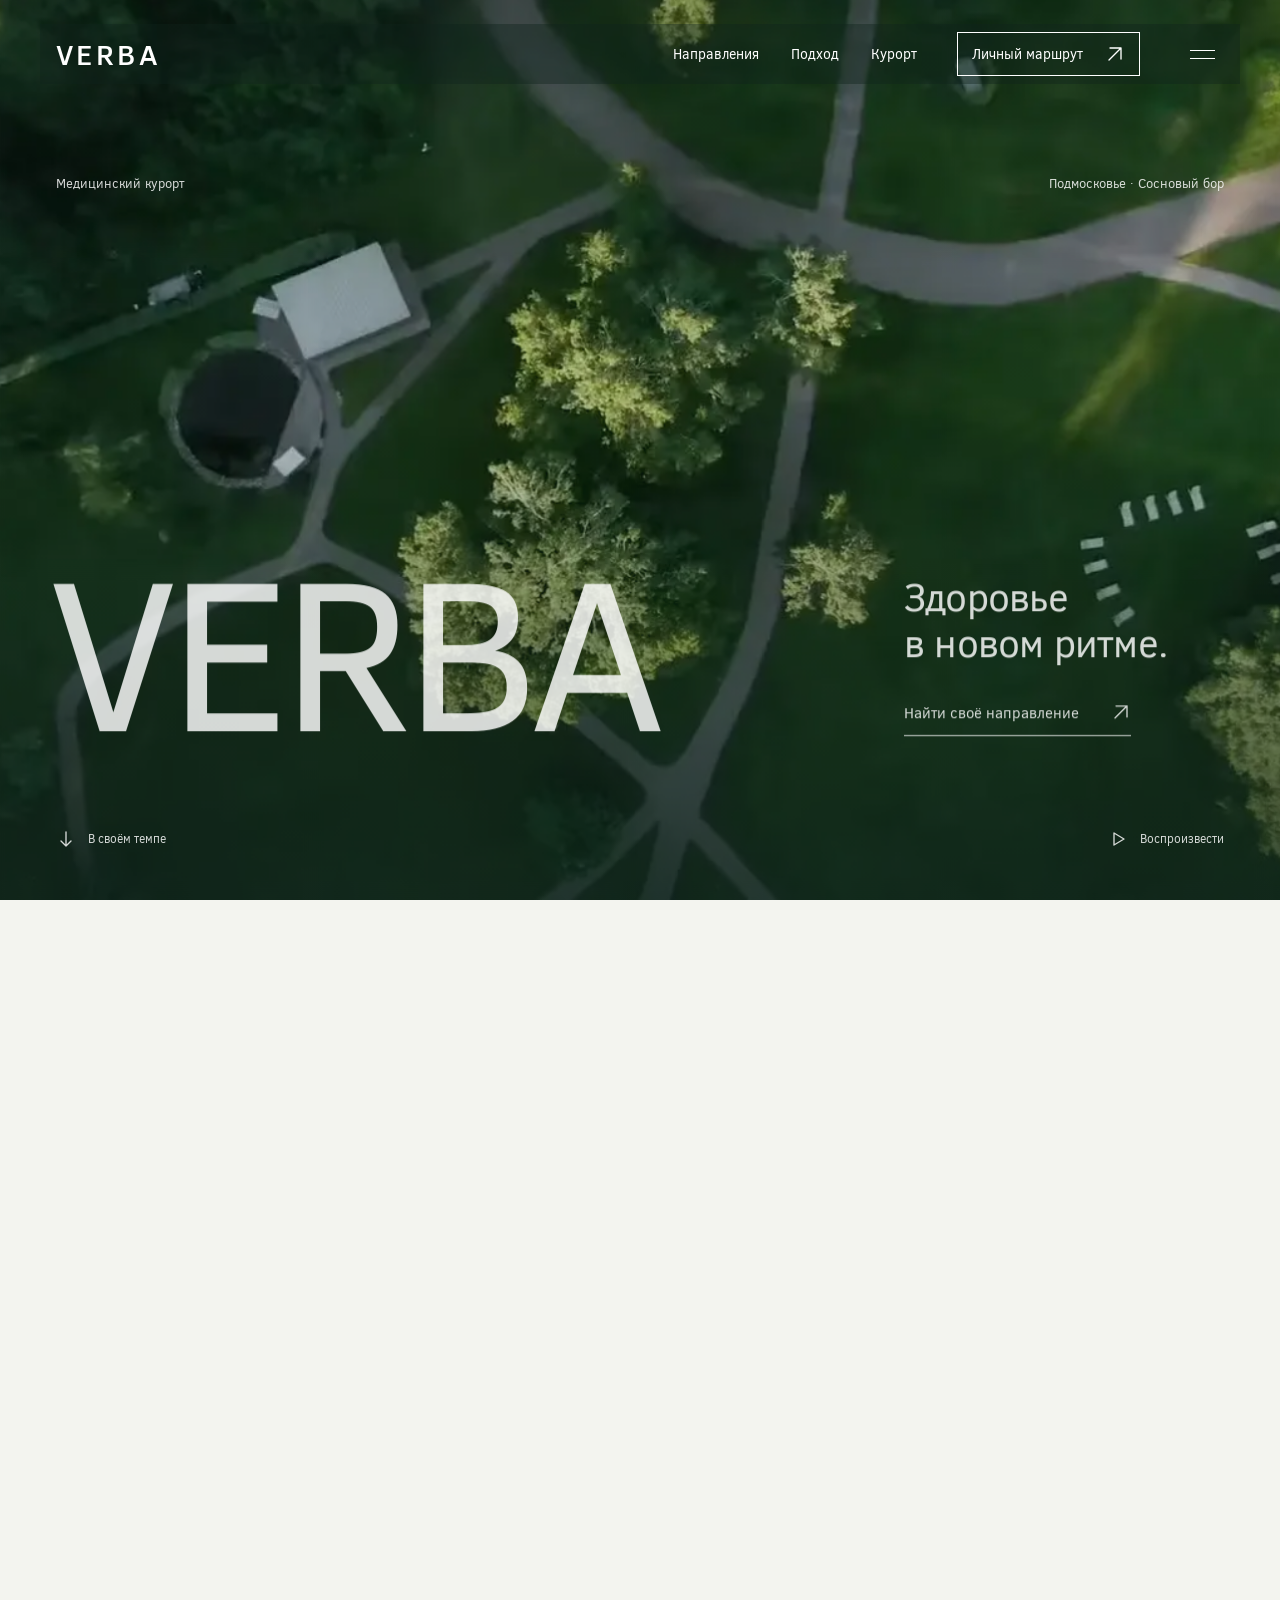
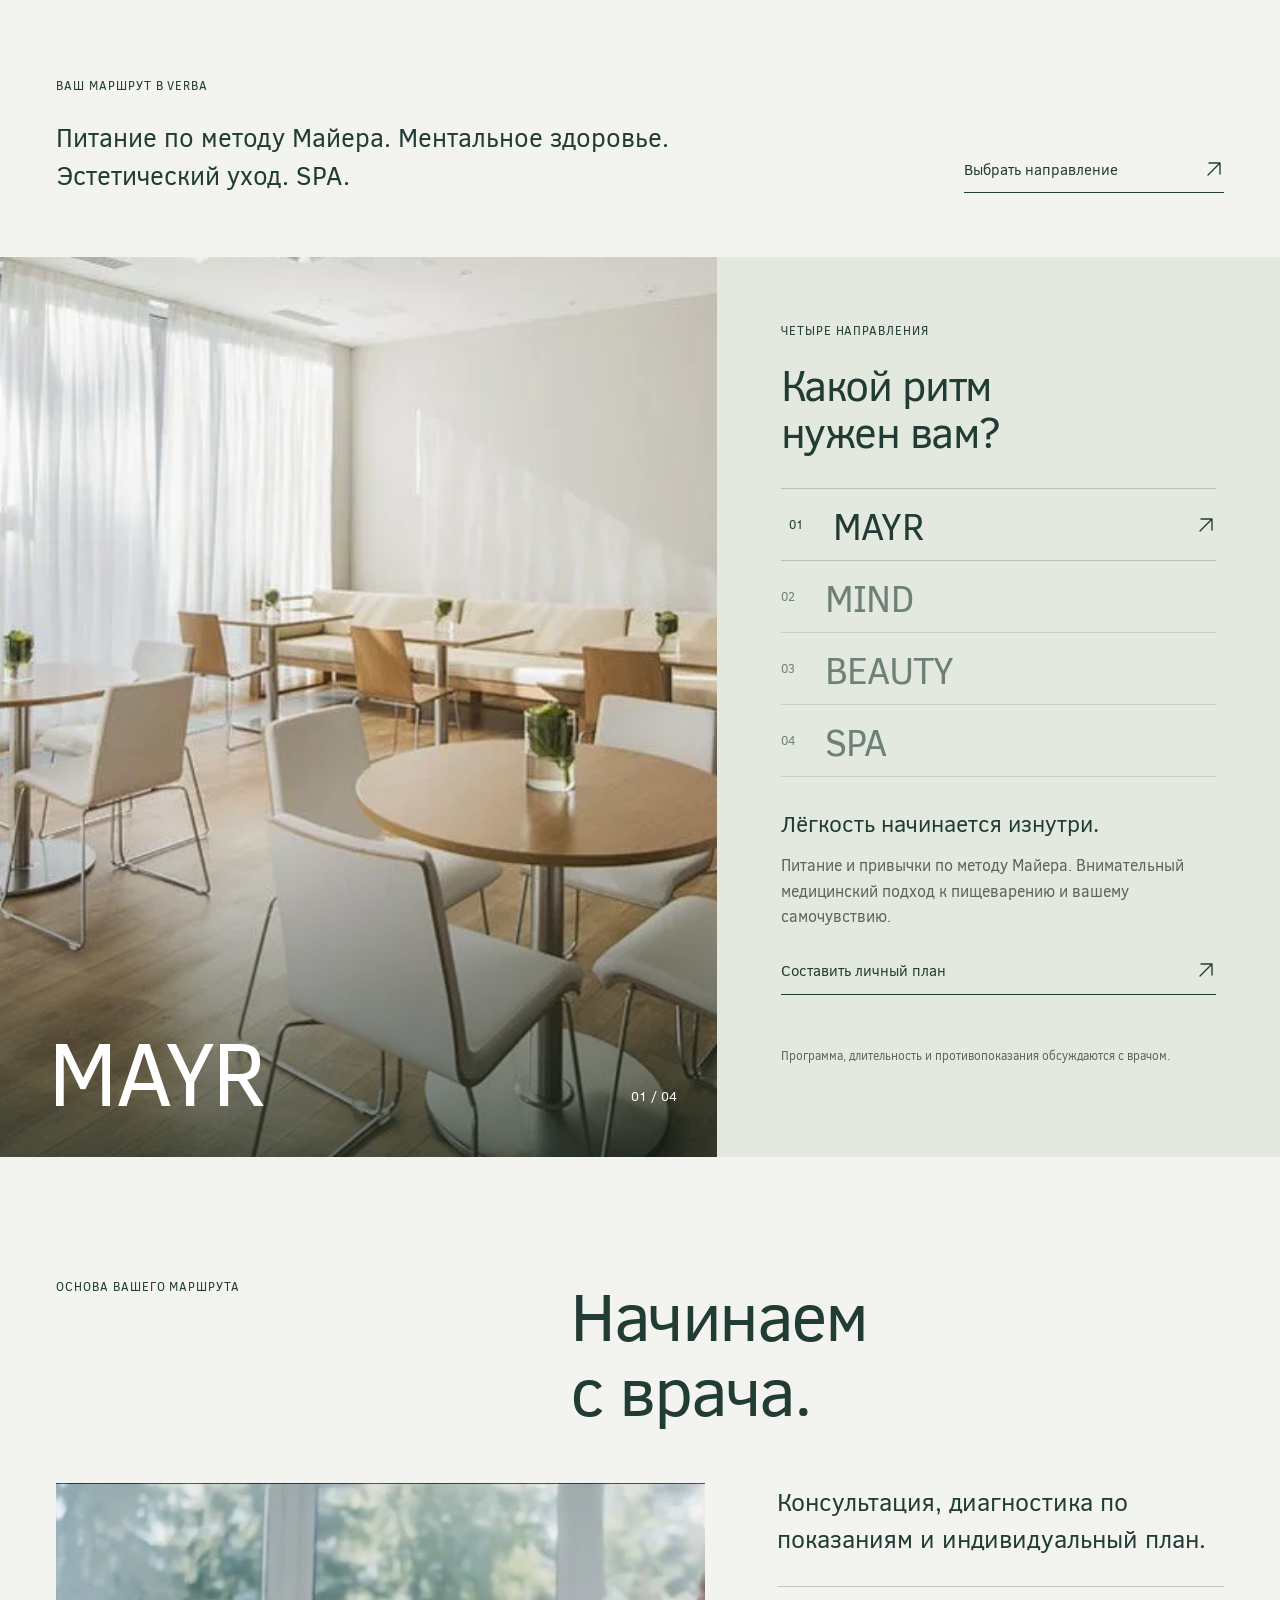
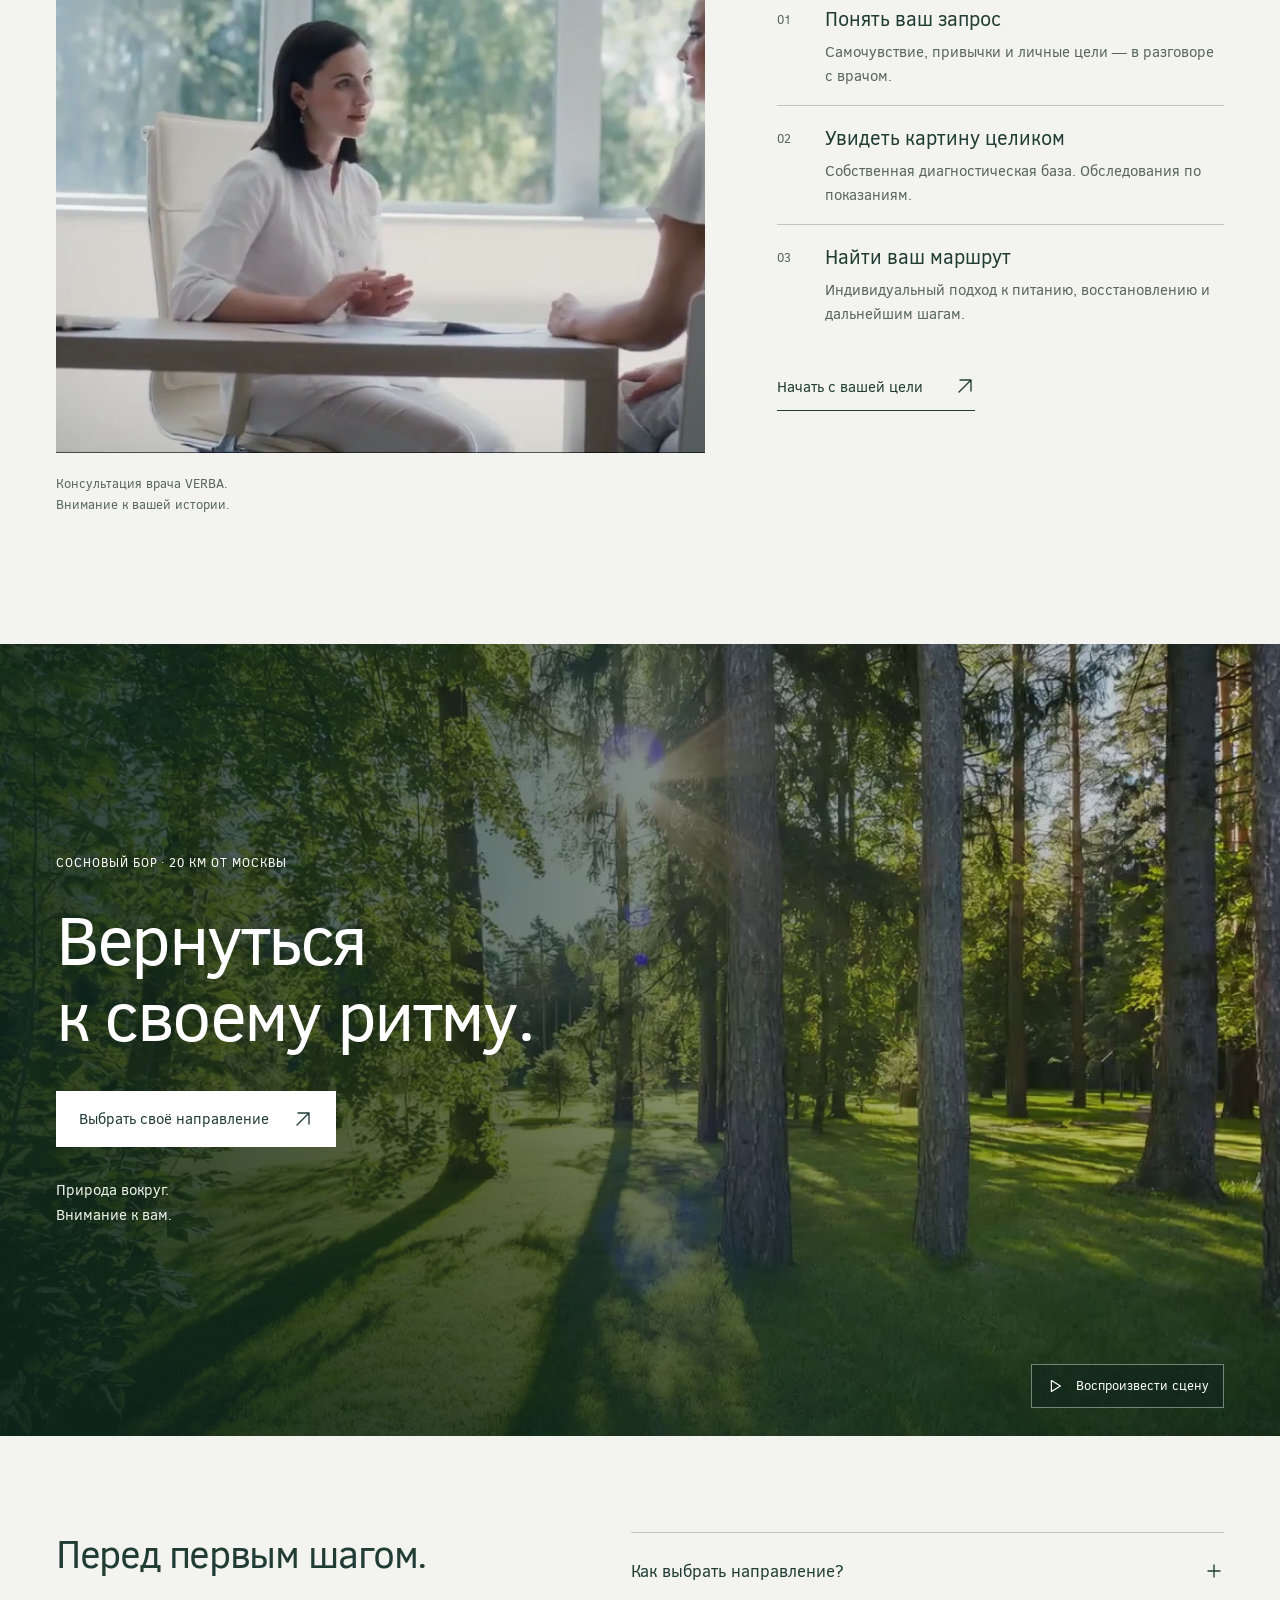
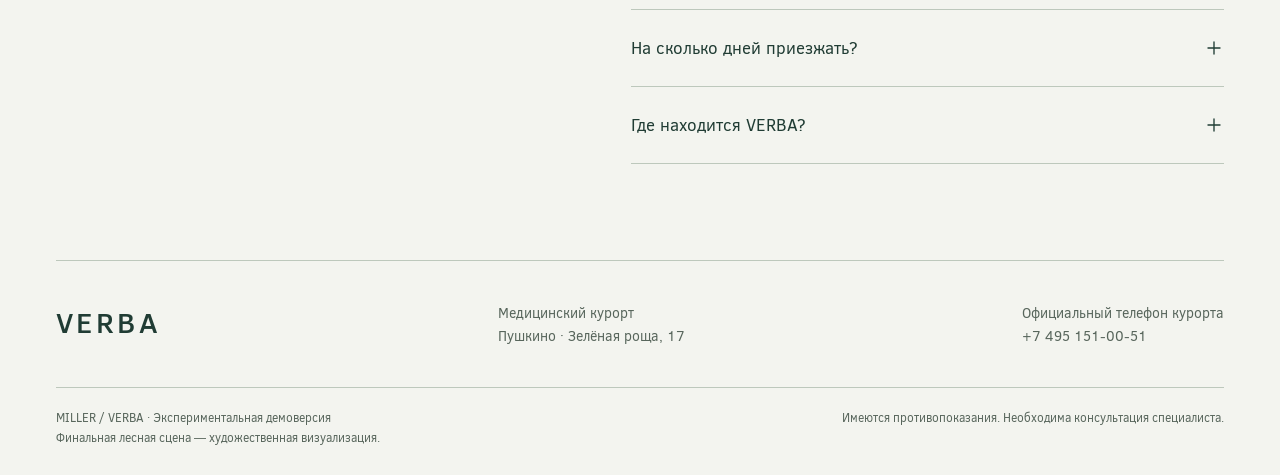
==== commit ff5a0123: "Improve responsive media loading and reduce unnecessary hero scaling" ====
--- a/index.html
+++ b/index.html
@@ -4,10 +4,10 @@
 <a class="skip-link" href="#main">Перейти к содержанию</a>
 <header class="site-header" data-tone="light"><a class="small-brand" href="#home" aria-label="VERBA — к началу">VERBA</a><nav class="desktop-nav" aria-label="Основная навигация"><a href="#directions">Направления</a><a href="#medicine">Подход</a><a href="#retreat">Курорт</a></nav><button class="header-plan" data-picker>Личный маршрут <svg viewBox="0 0 20 20" aria-hidden="true"><path d="M4 16 16 4M5 4h11v11"/></svg></button><button class="menu-toggle" aria-label="Открыть меню" aria-haspopup="dialog" aria-controls="menu-dialog"><span></span><span></span></button></header>
 <main id="main">
-<section class="hero-story" id="home" aria-labelledby="hero-title"><div class="hero-frame"><div class="hero-media"><div class="hero-camera"><video id="hero-video" muted loop playsinline preload="metadata" poster="assets/motion/hero-poster.webp" aria-label="Территория медицинского курорта VERBA"><source src="assets/motion/hero-film.mp4" type="video/mp4"></video><div class="film-shade"></div></div></div><div class="hero-topline"><span>Медицинский курорт</span><span>Подмосковье · Сосновый бор</span></div><div class="hero-title-group"><h1 id="hero-title">VERBA</h1><div class="hero-message"><p class="hero-statement">Здоровье<br>в новом ритме.</p><a class="line-link" href="#directions">Найти своё направление<svg viewBox="0 0 20 20" aria-hidden="true"><path d="M4 16 16 4M5 4h11v11"/></svg></a></div></div><div class="hero-bottom"><a href="#intro" class="scroll-link"><svg viewBox="0 0 20 20" aria-hidden="true"><path d="M10 3v14m-5-5 5 5 5-5"/></svg>В своём темпе</a><button id="video-toggle" aria-label="Остановить видео" aria-pressed="false"><svg viewBox="0 0 20 20" aria-hidden="true"><path d="M6 4v12M14 4v12"/></svg><span>Пауза видео</span></button></div><div class="hero-transition"><span class="section-label">01 / ВОССТАНОВЛЕНИЕ</span><h2><span>Медицина.</span><span>Природа.</span><span>Вы.</span></h2><p data-pretext contenteditable="false">Персональное здоровье начинается с внимания к человеку. В окружении, которое помогает услышать себя.</p></div></div></section>
+<section class="hero-story" id="home" aria-labelledby="hero-title"><div class="hero-frame"><div class="hero-media"><div class="hero-camera"><video id="hero-video" muted loop playsinline preload="none" data-src="assets/motion/hero-film.mp4" poster="assets/motion/hero-poster.webp" aria-label="Территория медицинского курорта VERBA"></video><div class="film-shade"></div></div></div><div class="hero-topline"><span>Медицинский курорт</span><span>Подмосковье · Сосновый бор</span></div><div class="hero-title-group"><h1 id="hero-title">VERBA</h1><div class="hero-message"><p class="hero-statement">Здоровье<br>в новом ритме.</p><a class="line-link" href="#directions">Найти своё направление<svg viewBox="0 0 20 20" aria-hidden="true"><path d="M4 16 16 4M5 4h11v11"/></svg></a></div></div><div class="hero-bottom"><a href="#intro" class="scroll-link"><svg viewBox="0 0 20 20" aria-hidden="true"><path d="M10 3v14m-5-5 5 5 5-5"/></svg>В своём темпе</a><button id="video-toggle" aria-label="Остановить видео" aria-pressed="false"><svg viewBox="0 0 20 20" aria-hidden="true"><path d="M6 4v12M14 4v12"/></svg><span>Пауза видео</span></button></div><div class="hero-transition"><span class="section-label">01 / ВОССТАНОВЛЕНИЕ</span><h2><span>Медицина.</span><span>Природа.</span><span>Вы.</span></h2><p data-pretext contenteditable="false">Персональное здоровье начинается с внимания к человеку. В окружении, которое помогает услышать себя.</p></div></div></section>
 <section class="intro wrap" id="intro" aria-label="Направления VERBA"><p class="section-label">ВАШ МАРШРУТ В VERBA</p><div class="intro-grid"><p class="intro-lead" data-pretext>Питание по методу Майера. Ментальное здоровье. Эстетический уход. SPA.</p><a class="line-link" href="#directions">Выбрать направление<svg viewBox="0 0 20 20" aria-hidden="true"><path d="M4 16 16 4M5 4h11v11"/></svg></a></div></section>
-<section class="directions" id="directions" aria-labelledby="directions-title"><div class="path-layout"><div class="path-visual"><div class="path-pan"><img class="direction-image is-active" data-image="mayr" src="assets/motion/mayr.webp" width="900" height="600" alt="Ресторан VERBA" loading="lazy"><img class="direction-image" data-image="mind" src="assets/motion/mind.webp" width="900" height="600" alt="Гость VERBA в спокойной обстановке" loading="lazy"><img class="direction-image beauty-image" data-image="beauty" src="assets/motion/beauty-care.webp" width="1280" height="720" alt="Специалист VERBA с аппаратом — кадр официального фильма" loading="lazy"><img class="direction-image" data-image="spa" src="assets/motion/spa.webp" width="900" height="600" alt="Бассейн VERBA с видом на сосновый бор" loading="lazy"></div><div class="path-shade"></div><div class="path-visual-label"><span id="visual-direction">MAYR</span><span id="visual-index">01 / 04</span></div></div><div class="path-content"><p class="section-label">ЧЕТЫРЕ НАПРАВЛЕНИЯ</p><h2 id="directions-title">Какой ритм<br>нужен вам?</h2><div class="path-tabs" role="tablist" aria-label="Направления VERBA" aria-orientation="vertical"><button class="path-tab is-active" id="tab-mayr" role="tab" aria-selected="true" aria-controls="path-panel" data-direction="mayr"><span class="tab-index">01</span><span>MAYR</span><svg viewBox="0 0 20 20" aria-hidden="true"><path d="M4 16 16 4M5 4h11v11"/></svg></button><button class="path-tab" id="tab-mind" role="tab" aria-selected="false" aria-controls="path-panel" tabindex="-1" data-direction="mind"><span class="tab-index">02</span><span>MIND</span><svg viewBox="0 0 20 20" aria-hidden="true"><path d="M4 16 16 4M5 4h11v11"/></svg></button><button class="path-tab" id="tab-beauty" role="tab" aria-selected="false" aria-controls="path-panel" tabindex="-1" data-direction="beauty"><span class="tab-index">03</span><span>BEAUTY</span><svg viewBox="0 0 20 20" aria-hidden="true"><path d="M4 16 16 4M5 4h11v11"/></svg></button><button class="path-tab" id="tab-spa" role="tab" aria-selected="false" aria-controls="path-panel" tabindex="-1" data-direction="spa"><span class="tab-index">04</span><span>SPA</span><svg viewBox="0 0 20 20" aria-hidden="true"><path d="M4 16 16 4M5 4h11v11"/></svg></button></div><div class="path-panel" id="path-panel" role="tabpanel" aria-labelledby="tab-mayr" tabindex="0"><h3 id="path-title">Лёгкость начинается изнутри.</h3><p id="path-description" data-pretext contenteditable="false">Питание и привычки по методу Майера. Внимательный медицинский подход к пищеварению и вашему самочувствию.</p><button class="line-link" data-picker data-current-direction>Составить личный план<svg viewBox="0 0 20 20" aria-hidden="true"><path d="M4 16 16 4M5 4h11v11"/></svg></button></div><p class="medical-note">Программа, длительность и противопоказания обсуждаются с врачом.</p></div></div><p class="sr-only" id="direction-status" role="status" aria-live="polite">Выбрано направление MAYR</p></section>
-<section class="medicine wrap" id="medicine"><div class="medicine-heading"><span class="section-label">ОСНОВА ВАШЕГО МАРШРУТА</span><h2 class="reveal">Начинаем<br>с врача.</h2></div><div class="medicine-grid"><figure><div class="portrait-crop"><img src="assets/motion/medical.webp" width="1280" height="720" alt="Консультация врача — кадр официального фильма VERBA" loading="lazy"></div><figcaption>Консультация врача VERBA.<br>Внимание к вашей истории.</figcaption></figure><div class="medicine-copy"><p class="medicine-lead" data-pretext contenteditable="false">Консультация, диагностика по показаниям и индивидуальный план.</p><div class="approach-row"><span>01</span><div><h3>Понять ваш запрос</h3><p>Самочувствие, привычки и личные цели — в разговоре с врачом.</p></div></div><div class="approach-row"><span>02</span><div><h3>Увидеть картину целиком</h3><p>Собственная диагностическая база. Обследования по показаниям.</p></div></div><div class="approach-row"><span>03</span><div><h3>Найти ваш маршрут</h3><p>Индивидуальный подход к питанию, восстановлению и дальнейшим шагам.</p></div></div><button class="line-link" data-picker>Начать с вашей цели<svg viewBox="0 0 20 20" aria-hidden="true"><path d="M4 16 16 4M5 4h11v11"/></svg></button></div></div></section>
+<section class="directions" id="directions" aria-labelledby="directions-title"><div class="path-layout"><div class="path-visual"><div class="path-pan"><img class="direction-image is-active" data-image="mayr" src="assets/motion/mayr.webp" srcset="assets/motion/mayr-640.webp 640w, assets/motion/mayr.webp 899w" sizes="(max-width:600px) max(100vw, 533px), max(56vw, 1618px)" decoding="async" width="899" height="600" alt="Ресторан VERBA" loading="lazy"><img class="direction-image" data-image="mind" src="assets/motion/mind.webp" srcset="assets/motion/mind-640.webp 640w, assets/motion/mind.webp 900w" sizes="(max-width:600px) max(100vw, 534px), max(56vw, 1620px)" decoding="async" width="900" height="600" alt="Гость VERBA в спокойной обстановке" loading="lazy"><img class="direction-image beauty-image" data-image="beauty" src="assets/motion/beauty-care.webp" srcset="assets/motion/beauty-care-640.webp 640w, assets/motion/beauty-care-960.webp 960w, assets/motion/beauty-care.webp 1280w" sizes="(max-width:600px) max(100vw, 633px), max(56vw, 1920px)" decoding="async" width="1280" height="720" alt="Специалист VERBA с аппаратом — кадр официального фильма" loading="lazy"><img class="direction-image" data-image="spa" src="assets/motion/spa.webp" srcset="assets/motion/spa-640.webp 640w, assets/motion/spa.webp 899w" sizes="(max-width:600px) max(100vw, 533px), max(56vw, 1618px)" decoding="async" width="899" height="600" alt="Бассейн VERBA с видом на сосновый бор" loading="lazy"></div><div class="path-shade"></div><div class="path-visual-label"><span id="visual-direction">MAYR</span><span id="visual-index">01 / 04</span></div></div><div class="path-content"><p class="section-label">ЧЕТЫРЕ НАПРАВЛЕНИЯ</p><h2 id="directions-title">Какой ритм<br>нужен вам?</h2><div class="path-tabs" role="tablist" aria-label="Направления VERBA" aria-orientation="vertical"><button class="path-tab is-active" id="tab-mayr" role="tab" aria-selected="true" aria-controls="path-panel" data-direction="mayr"><span class="tab-index">01</span><span>MAYR</span><svg viewBox="0 0 20 20" aria-hidden="true"><path d="M4 16 16 4M5 4h11v11"/></svg></button><button class="path-tab" id="tab-mind" role="tab" aria-selected="false" aria-controls="path-panel" tabindex="-1" data-direction="mind"><span class="tab-index">02</span><span>MIND</span><svg viewBox="0 0 20 20" aria-hidden="true"><path d="M4 16 16 4M5 4h11v11"/></svg></button><button class="path-tab" id="tab-beauty" role="tab" aria-selected="false" aria-controls="path-panel" tabindex="-1" data-direction="beauty"><span class="tab-index">03</span><span>BEAUTY</span><svg viewBox="0 0 20 20" aria-hidden="true"><path d="M4 16 16 4M5 4h11v11"/></svg></button><button class="path-tab" id="tab-spa" role="tab" aria-selected="false" aria-controls="path-panel" tabindex="-1" data-direction="spa"><span class="tab-index">04</span><span>SPA</span><svg viewBox="0 0 20 20" aria-hidden="true"><path d="M4 16 16 4M5 4h11v11"/></svg></button></div><div class="path-panel" id="path-panel" role="tabpanel" aria-labelledby="tab-mayr" tabindex="0"><h3 id="path-title">Лёгкость начинается изнутри.</h3><p id="path-description" data-pretext contenteditable="false">Питание и привычки по методу Майера. Внимательный медицинский подход к пищеварению и вашему самочувствию.</p><button class="line-link" data-picker data-current-direction>Составить личный план<svg viewBox="0 0 20 20" aria-hidden="true"><path d="M4 16 16 4M5 4h11v11"/></svg></button></div><p class="medical-note">Программа, длительность и противопоказания обсуждаются с врачом.</p></div></div><p class="sr-only" id="direction-status" role="status" aria-live="polite">Выбрано направление MAYR</p></section>
+<section class="medicine wrap" id="medicine"><div class="medicine-heading"><span class="section-label">ОСНОВА ВАШЕГО МАРШРУТА</span><h2 class="reveal">Начинаем<br>с врача.</h2></div><div class="medicine-grid"><figure><div class="portrait-crop"><img src="assets/motion/medical.webp" srcset="assets/motion/medical-960.webp 960w, assets/motion/medical.webp 1280w" sizes="(max-width:600px) max(calc(100vw - 40px), 649px), max(50vw, 1014px)" decoding="async" width="1280" height="720" alt="Консультация врача — кадр официального фильма VERBA" loading="lazy"></div><figcaption>Консультация врача VERBA.<br>Внимание к вашей истории.</figcaption></figure><div class="medicine-copy"><p class="medicine-lead" data-pretext contenteditable="false">Консультация, диагностика по показаниям и индивидуальный план.</p><div class="approach-row"><span>01</span><div><h3>Понять ваш запрос</h3><p>Самочувствие, привычки и личные цели — в разговоре с врачом.</p></div></div><div class="approach-row"><span>02</span><div><h3>Увидеть картину целиком</h3><p>Собственная диагностическая база. Обследования по показаниям.</p></div></div><div class="approach-row"><span>03</span><div><h3>Найти ваш маршрут</h3><p>Индивидуальный подход к питанию, восстановлению и дальнейшим шагам.</p></div></div><button class="line-link" data-picker>Начать с вашей цели<svg viewBox="0 0 20 20" aria-hidden="true"><path d="M4 16 16 4M5 4h11v11"/></svg></button></div></div></section>
 <section class="retreat" id="retreat"><div class="retreat-photo" aria-hidden="true"><img class="retreat-poster" src="assets/motion/forest-poster.webp" width="1280" height="720" alt="" loading="lazy" decoding="async"><video id="forest-video" muted playsinline preload="none" poster="assets/motion/forest-poster.webp" data-src="assets/motion/verba-forest-5s.mp4"></video></div><div class="retreat-shade"></div><div class="retreat-content wrap"><p class="section-label">СОСНОВЫЙ БОР · 20 КМ ОТ МОСКВЫ</p><h2>Вернуться<br>к своему ритму.</h2><button class="solid-button" data-picker>Выбрать своё направление<svg viewBox="0 0 20 20" aria-hidden="true"><path d="M4 16 16 4M5 4h11v11"/></svg></button><p>Природа вокруг.<br>Внимание к вам.</p></div><button id="forest-toggle" class="forest-toggle" aria-label="Воспроизвести лесную сцену" aria-describedby="forest-status"><svg viewBox="0 0 20 20" aria-hidden="true"><path d="m6 4 10 6-10 6z"/></svg><span>Воспроизвести сцену</span></button><p id="forest-status" class="sr-only" role="status" aria-live="polite">Лесная сцена. Видео проигрывается один раз.</p></section>
 <section class="faq wrap"><h2>Перед первым шагом.</h2><div class="faq-items"><details><summary>Как выбрать направление?<svg viewBox="0 0 20 20" aria-hidden="true"><path d="M10 4v12M4 10h12"/></svg></summary><p>Начните с вашей цели. Окончательный состав программы и противопоказания обсуждаются с врачом. Подбор в демоверсии помогает сформулировать запрос и не является медицинской рекомендацией.</p></details><details><summary>На сколько дней приезжать?<svg viewBox="0 0 20 20" aria-hidden="true"><path d="M10 4v12M4 10h12"/></svg></summary><p>На официальном сайте указаны программы от трёх до четырнадцати дней с возможностью продления. Длительность конкретной программы определяется индивидуально.</p></details><details><summary>Где находится VERBA?<svg viewBox="0 0 20 20" aria-hidden="true"><path d="M10 4v12M4 10h12"/></svg></summary><p>Московская область, Пушкино, улица Зелёная роща, строение 17.</p></details></div></section>
 </main>
--- a/styles.css
+++ b/styles.css
@@ -1,5 +1,5 @@
 @font-face{font-family:'Clear Sans';src:url('assets/clear-sans.woff') format('woff');font-weight:400;font-display:swap}@font-face{font-family:'Clear Sans';src:url('assets/clear-sans-medium.woff') format('woff');font-weight:500;font-display:swap}@font-face{font-family:'Clear Sans';src:url('assets/clear-sans-bold.woff') format('woff');font-weight:700;font-display:swap}
-:root{--ink:#203c34;--paper:#f3f4ef;--muted:#58665c;--line:#bdc8bc;--ease:cubic-bezier(.22,.68,.2,1);--hero-clip:inset(0);--camera-scale:1.07;--camera-y:0px;--title-y:0px;--title-opacity:1;--copy-opacity:0;--copy-y:38px}
+:root{--ink:#203c34;--paper:#f3f4ef;--muted:#58665c;--line:#bdc8bc;--ease:cubic-bezier(.22,.68,.2,1);--hero-clip:inset(0);--camera-scale:1;--camera-y:0px;--title-y:0px;--title-opacity:1;--copy-opacity:0;--copy-y:38px}
 *{box-sizing:border-box}html{scroll-behavior:smooth;scroll-padding-top:100px;color-scheme:light}body{margin:0;color:var(--ink);background:var(--paper);font:400 16px/1.65 'Clear Sans',sans-serif}body.dialog-open{overflow:hidden}h1,h2,h3,p,figure{margin:0}h1,h2,h3{font-weight:400;line-height:1.08;text-wrap:balance}h2{font-size:clamp(36px,4.5vw,68px);letter-spacing:-.035em}h3{font-size:25px;line-height:1.2}a{color:inherit;text-decoration:none;text-underline-offset:6px}button,select,input{font:inherit}button{cursor:pointer;color:inherit}button,a{-webkit-tap-highlight-color:transparent}img,video{display:block;width:100%;height:100%;object-fit:cover}svg{width:20px;height:20px;flex-shrink:0;fill:none;stroke:currentColor;stroke-width:1.35;stroke-linecap:round;stroke-linejoin:round}button:focus-visible,a:focus-visible,select:focus-visible,summary:focus-visible,[role=tabpanel]:focus-visible{outline:3px solid #b0793c;outline-offset:6px}::selection{background:#b7c9af;color:#162e24}input,select{accent-color:var(--ink)}[hidden]{display:none!important}.wrap{width:min(1296px,calc(100% - 112px));margin-inline:auto}.section-label{font-size:12px;letter-spacing:.08em;line-height:1.5;display:block}.sr-only{position:absolute;width:1px;height:1px;overflow:hidden;clip:rect(0,0,0,0);white-space:nowrap}.skip-link{position:fixed;top:10px;left:12px;padding:12px 20px;background:var(--paper);z-index:100;transform:translateY(-150%)}.skip-link:focus{transform:none}
 .site-header{position:fixed;z-index:20;left:40px;right:40px;top:24px;display:flex;align-items:center;gap:40px;color:#fff;background:#10241c66;min-height:58px;padding:8px 16px;transition:color .25s var(--ease),background-color .25s var(--ease)}.site-header[data-tone=dark]{background:rgba(243,244,239,.96);color:var(--ink)}.small-brand{font-size:29px;line-height:1.2;letter-spacing:.12em;display:flex;align-items:center;min-height:44px;font-weight:500}.desktop-nav{display:flex;gap:32px;margin-left:auto}.desktop-nav>a{font-size:14px;display:flex;align-items:center;min-height:44px;border-bottom:1px solid transparent}.desktop-nav>a:hover{border-bottom-color:currentColor}.header-plan{border:1px solid currentColor;background:none;display:flex;align-items:center;gap:22px;font-size:14px;min-height:44px;padding:9px 14px}.header-plan:hover{background:#ffffff1f}.site-header[data-tone=dark] .header-plan:hover{background:#dfe7da}.menu-toggle{display:flex;flex-direction:column;align-items:center;justify-content:center;gap:7px;border:0;background:none;width:44px;height:44px}.menu-toggle>span{width:25px;height:1px;background:currentColor}
 .hero-story{height:180svh;position:relative;background:var(--paper)}.hero-frame{height:100svh;min-height:640px;position:sticky;top:0;isolation:isolate;overflow:hidden}.hero-media{position:absolute;inset:0;z-index:-1;clip-path:var(--hero-clip);will-change:clip-path}.hero-camera{position:absolute;inset:-1px;transform:translate3d(0,var(--camera-y),0) scale(var(--camera-scale));will-change:transform}.hero-camera video{object-position:50% 50%;background:#233f26}.film-shade{position:absolute;inset:0;background:linear-gradient(0deg,#10241cca,#10241c36 55%,#10241c66)}.hero-topline{position:absolute;top:20%;left:56px;right:56px;display:flex;justify-content:space-between;color:#fff;font-size:13px;opacity:var(--title-opacity);transform:translateY(var(--title-y))}.hero-title-group{position:absolute;left:48px;right:56px;bottom:17%;display:flex;align-items:flex-end;gap:48px;justify-content:space-between;color:#fff;opacity:var(--title-opacity);transform:translate3d(0,var(--title-y),0);will-change:transform,opacity}.hero-title-group h1{font-size:clamp(120px,17vw,262px);letter-spacing:-.045em;line-height:.88}.hero-message{padding-bottom:4px;min-width:320px}.hero-statement{font-size:clamp(28px,3.05vw,46px);line-height:1.17;letter-spacing:-.02em;margin-bottom:24px}.line-link{border:0;border-bottom:1px solid currentColor;background:none;display:inline-flex;justify-content:space-between;align-items:center;gap:32px;min-height:48px;padding:9px 0;font-size:15px}.line-link svg{transition:transform .25s var(--ease)}.line-link:hover svg{transform:translate(2px,-2px)}.hero-bottom{position:absolute;bottom:32px;left:56px;right:56px;color:#fff;display:flex;justify-content:space-between;opacity:var(--title-opacity);transform:translateY(var(--title-y))}.scroll-link,#video-toggle{display:flex;align-items:center;gap:12px;font-size:12px;min-height:44px}#video-toggle{border:0;background:none;color:#fff;padding:8px 0;min-width:126px;justify-content:flex-end}.hero-transition{position:absolute;left:6%;top:26%;width:35%;opacity:var(--copy-opacity);transform:translate3d(0,var(--copy-y),0);pointer-events:none}.hero-transition h2{font-size:clamp(48px,5.3vw,80px);line-height:1.04;margin-top:26px}.hero-transition h2>span{display:block}.hero-transition h2>span:nth-child(2){color:#71806a}.hero-transition>p{font-size:17px;line-height:1.65;max-width:375px;margin-top:32px}
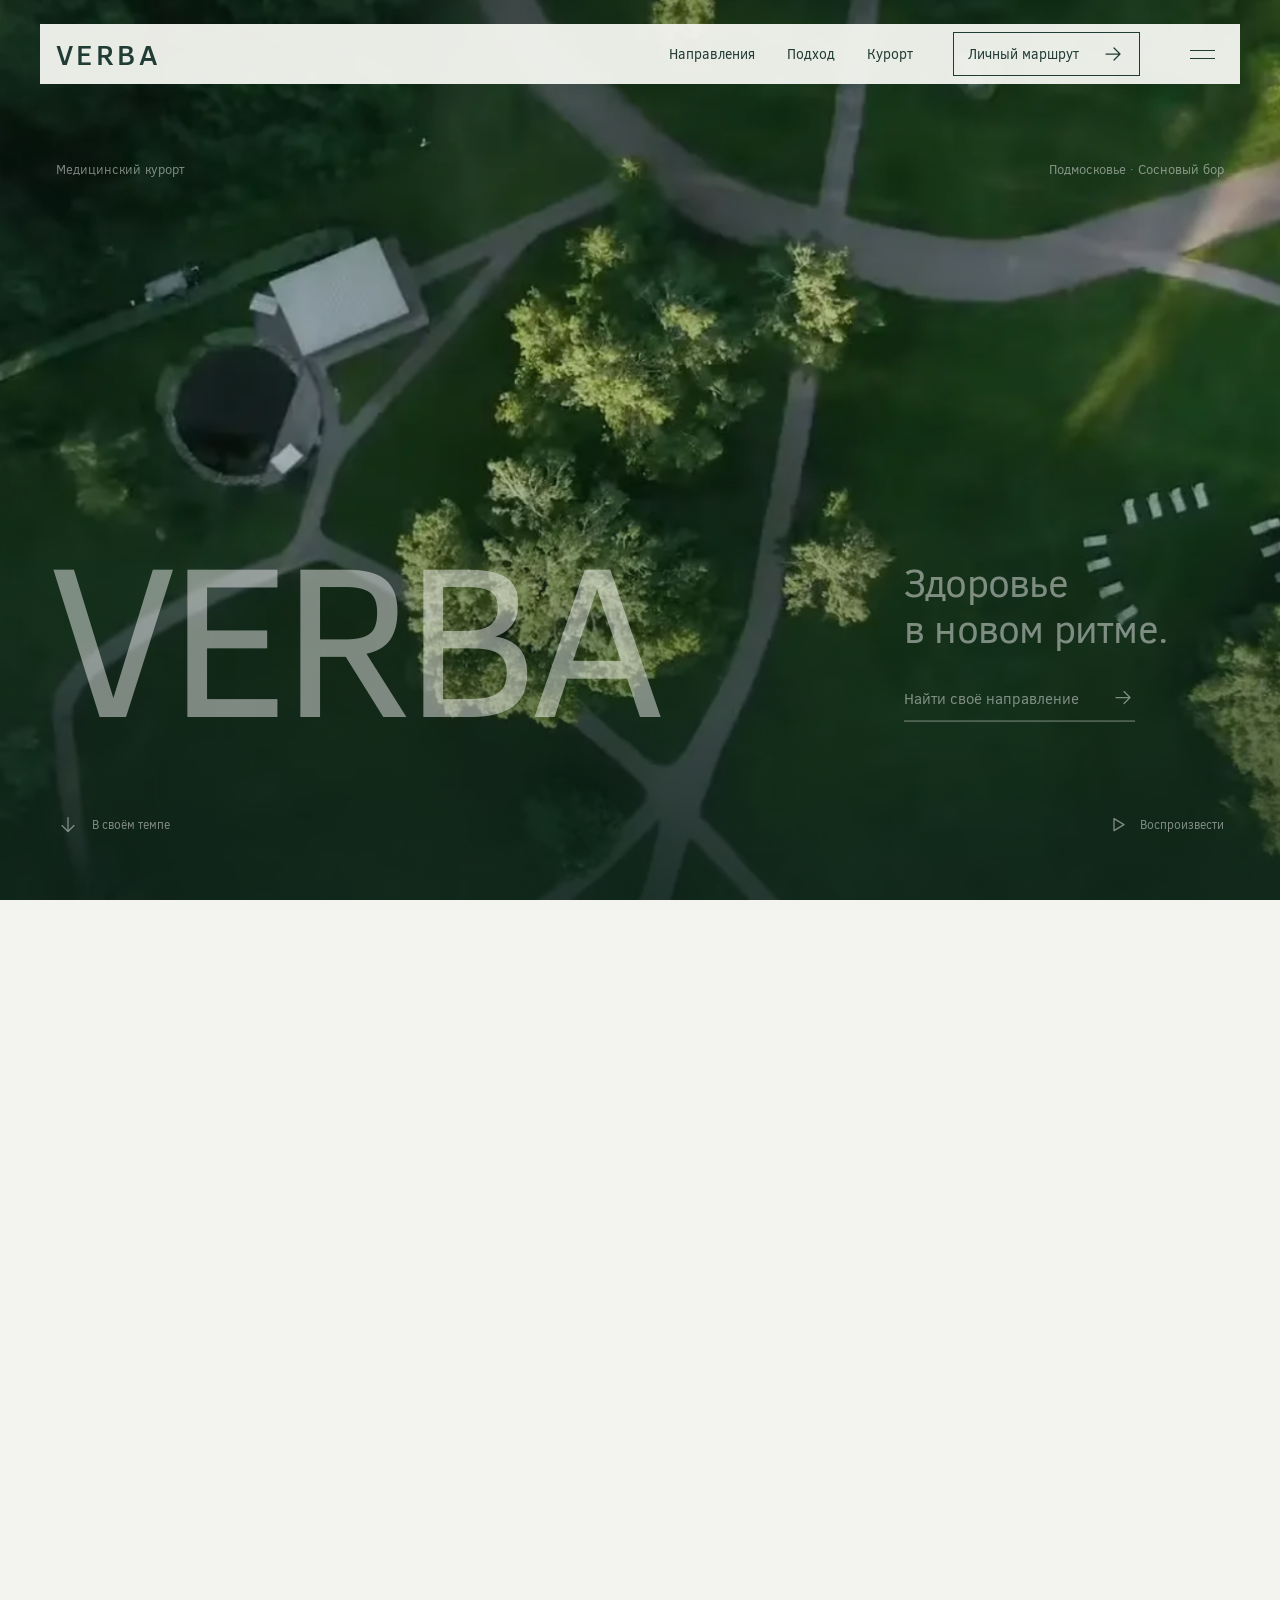
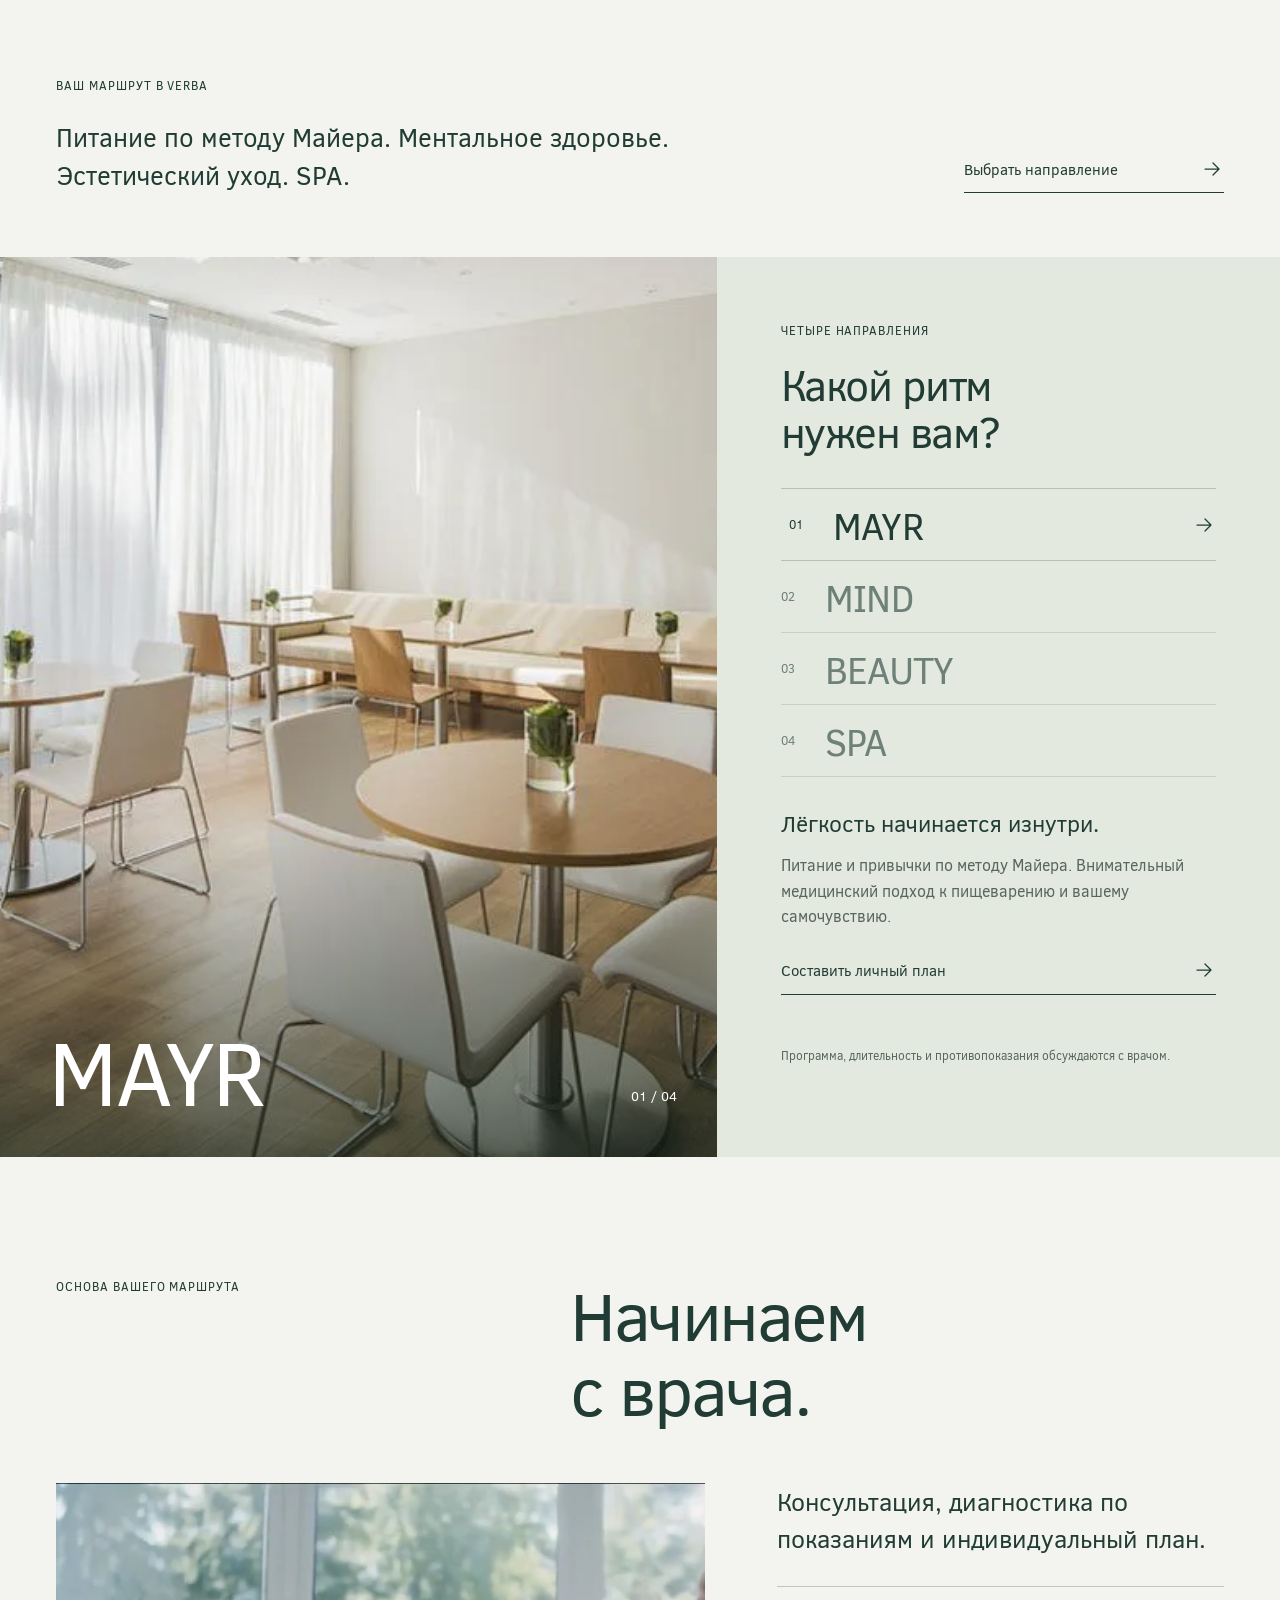
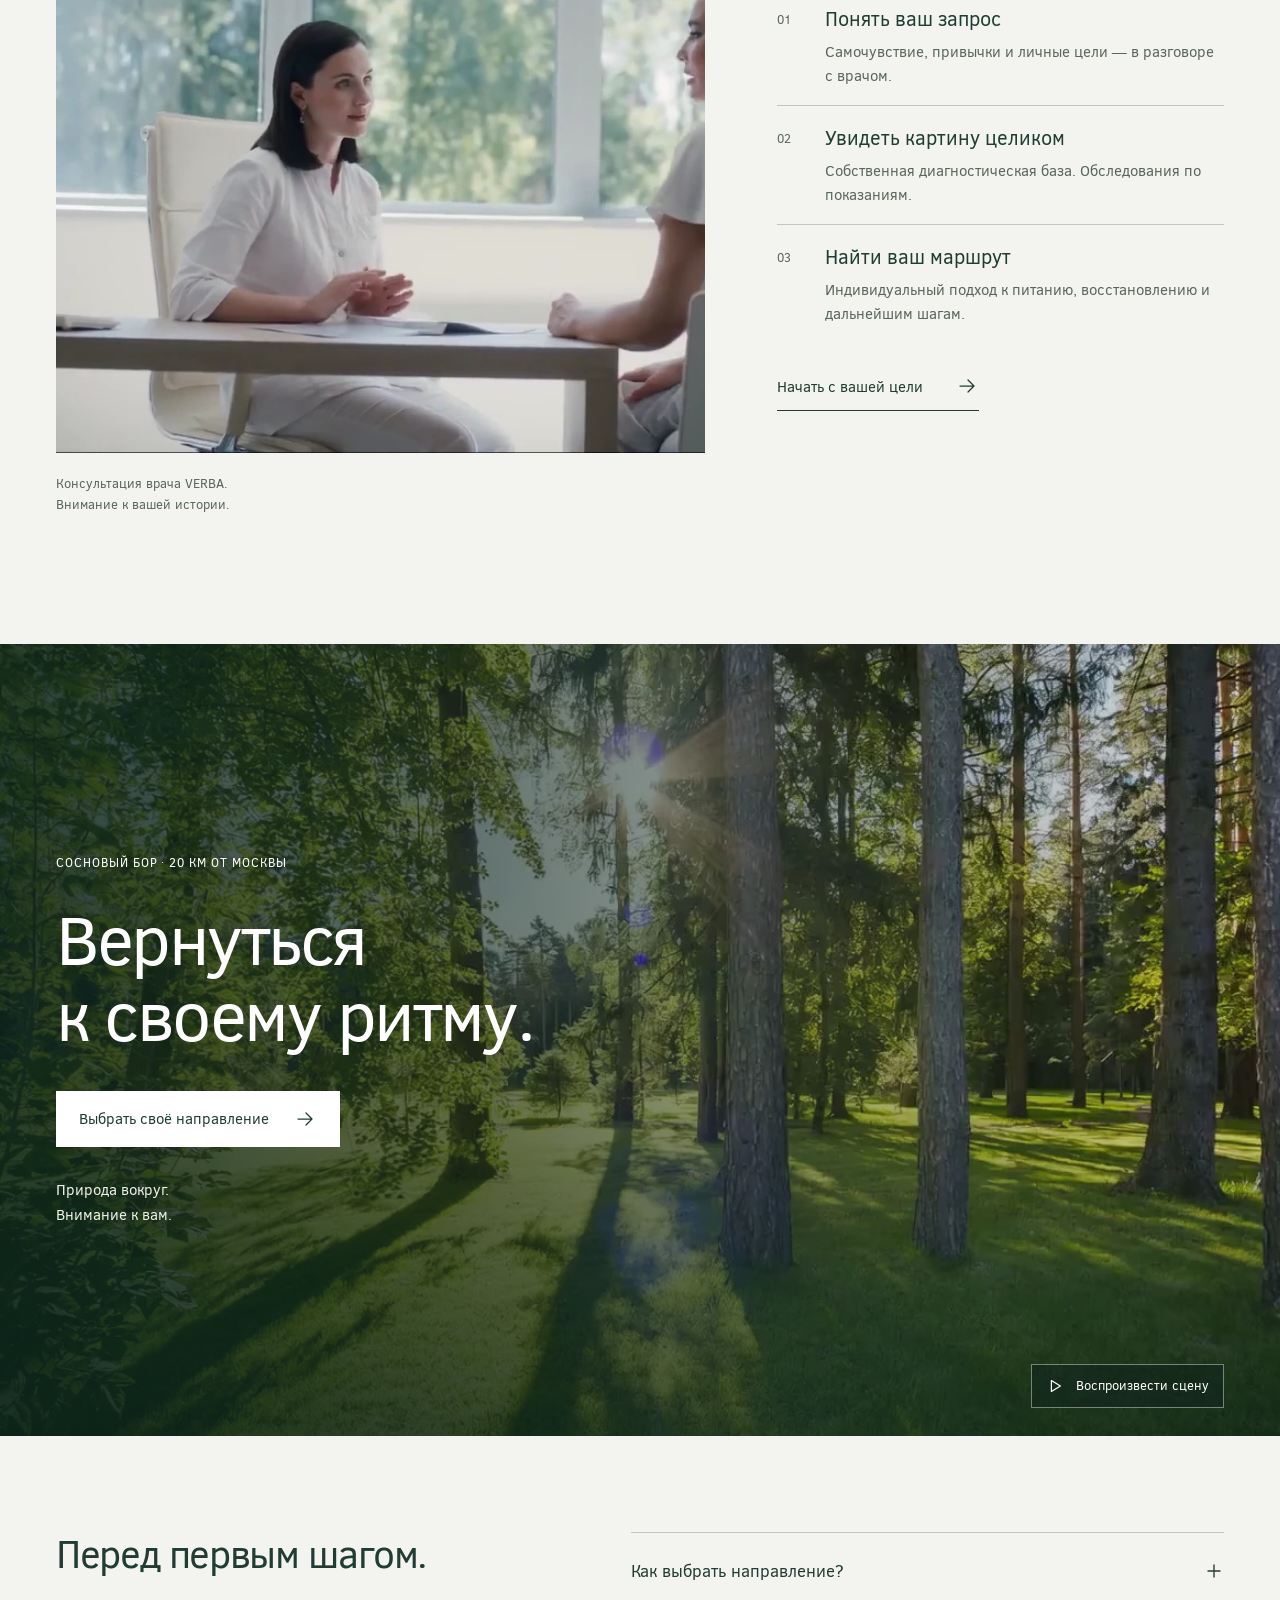
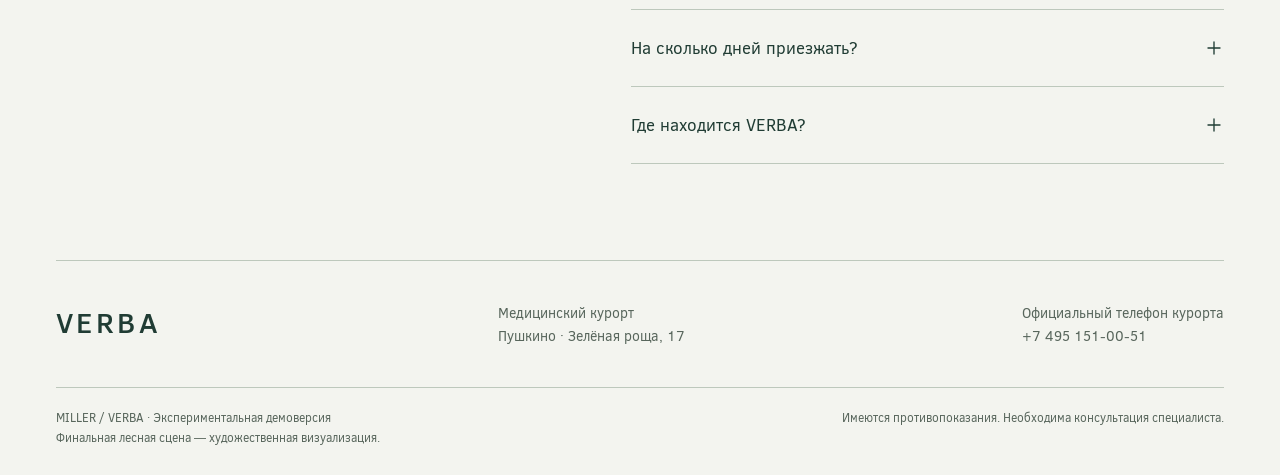
==== commit deb2254e: "Refine directional SVG icons and verify accessible motion controls" ====
--- a/index.html
+++ b/index.html
@@ -2,16 +2,16 @@
 <html lang="ru"><head><meta charset="utf-8"><meta name="viewport" content="width=device-width, initial-scale=1"><meta name="theme-color" content="#203c34"><meta name="description" content="Медицинский курорт VERBA: питание по методу Майера, ментальное здоровье, эстетический уход и SPA. Экспериментальная демоверсия."><title>VERBA — здоровье в новом ритме · MILLER</title><link rel="icon" href="assets/favicon.svg"><link rel="stylesheet" href="styles.css"><script type="module" src="app.js"></script></head>
 <body>
 <a class="skip-link" href="#main">Перейти к содержанию</a>
-<header class="site-header" data-tone="light"><a class="small-brand" href="#home" aria-label="VERBA — к началу">VERBA</a><nav class="desktop-nav" aria-label="Основная навигация"><a href="#directions">Направления</a><a href="#medicine">Подход</a><a href="#retreat">Курорт</a></nav><button class="header-plan" data-picker>Личный маршрут <svg viewBox="0 0 20 20" aria-hidden="true"><path d="M4 16 16 4M5 4h11v11"/></svg></button><button class="menu-toggle" aria-label="Открыть меню" aria-haspopup="dialog" aria-controls="menu-dialog"><span></span><span></span></button></header>
+<header class="site-header" data-tone="light"><a class="small-brand" href="#home" aria-label="VERBA — к началу">VERBA</a><nav class="desktop-nav" aria-label="Основная навигация"><a href="#directions">Направления</a><a href="#medicine">Подход</a><a href="#retreat">Курорт</a></nav><button class="header-plan" data-picker>Личный маршрут <svg class="icon-arrow icon-arrow-right" viewBox="0 0 24 24" aria-hidden="true" focusable="false"><path d="M5 12h14m-6-6 6 6-6 6"/></svg></button><button class="menu-toggle" aria-label="Открыть меню" aria-haspopup="dialog" aria-controls="menu-dialog"><span></span><span></span></button></header>
 <main id="main">
-<section class="hero-story" id="home" aria-labelledby="hero-title"><div class="hero-frame"><div class="hero-media"><div class="hero-camera"><video id="hero-video" muted loop playsinline preload="none" data-src="assets/motion/hero-film.mp4" poster="assets/motion/hero-poster.webp" aria-label="Территория медицинского курорта VERBA"></video><div class="film-shade"></div></div></div><div class="hero-topline"><span>Медицинский курорт</span><span>Подмосковье · Сосновый бор</span></div><div class="hero-title-group"><h1 id="hero-title">VERBA</h1><div class="hero-message"><p class="hero-statement">Здоровье<br>в новом ритме.</p><a class="line-link" href="#directions">Найти своё направление<svg viewBox="0 0 20 20" aria-hidden="true"><path d="M4 16 16 4M5 4h11v11"/></svg></a></div></div><div class="hero-bottom"><a href="#intro" class="scroll-link"><svg viewBox="0 0 20 20" aria-hidden="true"><path d="M10 3v14m-5-5 5 5 5-5"/></svg>В своём темпе</a><button id="video-toggle" aria-label="Остановить видео" aria-pressed="false"><svg viewBox="0 0 20 20" aria-hidden="true"><path d="M6 4v12M14 4v12"/></svg><span>Пауза видео</span></button></div><div class="hero-transition"><span class="section-label">01 / ВОССТАНОВЛЕНИЕ</span><h2><span>Медицина.</span><span>Природа.</span><span>Вы.</span></h2><p data-pretext contenteditable="false">Персональное здоровье начинается с внимания к человеку. В окружении, которое помогает услышать себя.</p></div></div></section>
-<section class="intro wrap" id="intro" aria-label="Направления VERBA"><p class="section-label">ВАШ МАРШРУТ В VERBA</p><div class="intro-grid"><p class="intro-lead" data-pretext>Питание по методу Майера. Ментальное здоровье. Эстетический уход. SPA.</p><a class="line-link" href="#directions">Выбрать направление<svg viewBox="0 0 20 20" aria-hidden="true"><path d="M4 16 16 4M5 4h11v11"/></svg></a></div></section>
-<section class="directions" id="directions" aria-labelledby="directions-title"><div class="path-layout"><div class="path-visual"><div class="path-pan"><img class="direction-image is-active" data-image="mayr" src="assets/motion/mayr.webp" srcset="assets/motion/mayr-640.webp 640w, assets/motion/mayr.webp 899w" sizes="(max-width:600px) max(100vw, 533px), max(56vw, 1618px)" decoding="async" width="899" height="600" alt="Ресторан VERBA" loading="lazy"><img class="direction-image" data-image="mind" src="assets/motion/mind.webp" srcset="assets/motion/mind-640.webp 640w, assets/motion/mind.webp 900w" sizes="(max-width:600px) max(100vw, 534px), max(56vw, 1620px)" decoding="async" width="900" height="600" alt="Гость VERBA в спокойной обстановке" loading="lazy"><img class="direction-image beauty-image" data-image="beauty" src="assets/motion/beauty-care.webp" srcset="assets/motion/beauty-care-640.webp 640w, assets/motion/beauty-care-960.webp 960w, assets/motion/beauty-care.webp 1280w" sizes="(max-width:600px) max(100vw, 633px), max(56vw, 1920px)" decoding="async" width="1280" height="720" alt="Специалист VERBA с аппаратом — кадр официального фильма" loading="lazy"><img class="direction-image" data-image="spa" src="assets/motion/spa.webp" srcset="assets/motion/spa-640.webp 640w, assets/motion/spa.webp 899w" sizes="(max-width:600px) max(100vw, 533px), max(56vw, 1618px)" decoding="async" width="899" height="600" alt="Бассейн VERBA с видом на сосновый бор" loading="lazy"></div><div class="path-shade"></div><div class="path-visual-label"><span id="visual-direction">MAYR</span><span id="visual-index">01 / 04</span></div></div><div class="path-content"><p class="section-label">ЧЕТЫРЕ НАПРАВЛЕНИЯ</p><h2 id="directions-title">Какой ритм<br>нужен вам?</h2><div class="path-tabs" role="tablist" aria-label="Направления VERBA" aria-orientation="vertical"><button class="path-tab is-active" id="tab-mayr" role="tab" aria-selected="true" aria-controls="path-panel" data-direction="mayr"><span class="tab-index">01</span><span>MAYR</span><svg viewBox="0 0 20 20" aria-hidden="true"><path d="M4 16 16 4M5 4h11v11"/></svg></button><button class="path-tab" id="tab-mind" role="tab" aria-selected="false" aria-controls="path-panel" tabindex="-1" data-direction="mind"><span class="tab-index">02</span><span>MIND</span><svg viewBox="0 0 20 20" aria-hidden="true"><path d="M4 16 16 4M5 4h11v11"/></svg></button><button class="path-tab" id="tab-beauty" role="tab" aria-selected="false" aria-controls="path-panel" tabindex="-1" data-direction="beauty"><span class="tab-index">03</span><span>BEAUTY</span><svg viewBox="0 0 20 20" aria-hidden="true"><path d="M4 16 16 4M5 4h11v11"/></svg></button><button class="path-tab" id="tab-spa" role="tab" aria-selected="false" aria-controls="path-panel" tabindex="-1" data-direction="spa"><span class="tab-index">04</span><span>SPA</span><svg viewBox="0 0 20 20" aria-hidden="true"><path d="M4 16 16 4M5 4h11v11"/></svg></button></div><div class="path-panel" id="path-panel" role="tabpanel" aria-labelledby="tab-mayr" tabindex="0"><h3 id="path-title">Лёгкость начинается изнутри.</h3><p id="path-description" data-pretext contenteditable="false">Питание и привычки по методу Майера. Внимательный медицинский подход к пищеварению и вашему самочувствию.</p><button class="line-link" data-picker data-current-direction>Составить личный план<svg viewBox="0 0 20 20" aria-hidden="true"><path d="M4 16 16 4M5 4h11v11"/></svg></button></div><p class="medical-note">Программа, длительность и противопоказания обсуждаются с врачом.</p></div></div><p class="sr-only" id="direction-status" role="status" aria-live="polite">Выбрано направление MAYR</p></section>
-<section class="medicine wrap" id="medicine"><div class="medicine-heading"><span class="section-label">ОСНОВА ВАШЕГО МАРШРУТА</span><h2 class="reveal">Начинаем<br>с врача.</h2></div><div class="medicine-grid"><figure><div class="portrait-crop"><img src="assets/motion/medical.webp" srcset="assets/motion/medical-960.webp 960w, assets/motion/medical.webp 1280w" sizes="(max-width:600px) max(calc(100vw - 40px), 649px), max(50vw, 1014px)" decoding="async" width="1280" height="720" alt="Консультация врача — кадр официального фильма VERBA" loading="lazy"></div><figcaption>Консультация врача VERBA.<br>Внимание к вашей истории.</figcaption></figure><div class="medicine-copy"><p class="medicine-lead" data-pretext contenteditable="false">Консультация, диагностика по показаниям и индивидуальный план.</p><div class="approach-row"><span>01</span><div><h3>Понять ваш запрос</h3><p>Самочувствие, привычки и личные цели — в разговоре с врачом.</p></div></div><div class="approach-row"><span>02</span><div><h3>Увидеть картину целиком</h3><p>Собственная диагностическая база. Обследования по показаниям.</p></div></div><div class="approach-row"><span>03</span><div><h3>Найти ваш маршрут</h3><p>Индивидуальный подход к питанию, восстановлению и дальнейшим шагам.</p></div></div><button class="line-link" data-picker>Начать с вашей цели<svg viewBox="0 0 20 20" aria-hidden="true"><path d="M4 16 16 4M5 4h11v11"/></svg></button></div></div></section>
-<section class="retreat" id="retreat"><div class="retreat-photo" aria-hidden="true"><img class="retreat-poster" src="assets/motion/forest-poster.webp" width="1280" height="720" alt="" loading="lazy" decoding="async"><video id="forest-video" muted playsinline preload="none" poster="assets/motion/forest-poster.webp" data-src="assets/motion/verba-forest-5s.mp4"></video></div><div class="retreat-shade"></div><div class="retreat-content wrap"><p class="section-label">СОСНОВЫЙ БОР · 20 КМ ОТ МОСКВЫ</p><h2>Вернуться<br>к своему ритму.</h2><button class="solid-button" data-picker>Выбрать своё направление<svg viewBox="0 0 20 20" aria-hidden="true"><path d="M4 16 16 4M5 4h11v11"/></svg></button><p>Природа вокруг.<br>Внимание к вам.</p></div><button id="forest-toggle" class="forest-toggle" aria-label="Воспроизвести лесную сцену" aria-describedby="forest-status"><svg viewBox="0 0 20 20" aria-hidden="true"><path d="m6 4 10 6-10 6z"/></svg><span>Воспроизвести сцену</span></button><p id="forest-status" class="sr-only" role="status" aria-live="polite">Лесная сцена. Видео проигрывается один раз.</p></section>
+<section class="hero-story" id="home" aria-labelledby="hero-title"><div class="hero-frame"><div class="hero-media"><div class="hero-camera"><video id="hero-video" muted loop playsinline preload="none" data-src="assets/motion/hero-film.mp4" poster="assets/motion/hero-poster.webp" aria-label="Территория медицинского курорта VERBA"></video><div class="film-shade"></div></div></div><div class="hero-topline"><span>Медицинский курорт</span><span>Подмосковье · Сосновый бор</span></div><div class="hero-title-group"><h1 id="hero-title">VERBA</h1><div class="hero-message"><p class="hero-statement">Здоровье<br>в новом ритме.</p><a class="line-link" href="#directions">Найти своё направление<svg class="icon-arrow icon-arrow-right" viewBox="0 0 24 24" aria-hidden="true" focusable="false"><path d="M5 12h14m-6-6 6 6-6 6"/></svg></a></div></div><div class="hero-bottom"><a href="#intro" class="scroll-link"><svg class="icon-arrow icon-arrow-down" viewBox="0 0 24 24" aria-hidden="true" focusable="false"><path d="M12 5v14m-6-6 6 6 6-6"/></svg>В своём темпе</a><button id="video-toggle" aria-label="Остановить видео" aria-pressed="false"><svg viewBox="0 0 20 20" aria-hidden="true"><path d="M6 4v12M14 4v12"/></svg><span>Пауза видео</span></button></div><div class="hero-transition"><span class="section-label">01 / ВОССТАНОВЛЕНИЕ</span><h2><span>Медицина.</span><span>Природа.</span><span>Вы.</span></h2><p data-pretext contenteditable="false">Персональное здоровье начинается с внимания к человеку. В окружении, которое помогает услышать себя.</p></div></div></section>
+<section class="intro wrap" id="intro" aria-label="Направления VERBA"><p class="section-label">ВАШ МАРШРУТ В VERBA</p><div class="intro-grid"><p class="intro-lead" data-pretext>Питание по методу Майера. Ментальное здоровье. Эстетический уход. SPA.</p><a class="line-link" href="#directions">Выбрать направление<svg class="icon-arrow icon-arrow-right" viewBox="0 0 24 24" aria-hidden="true" focusable="false"><path d="M5 12h14m-6-6 6 6-6 6"/></svg></a></div></section>
+<section class="directions" id="directions" aria-labelledby="directions-title"><div class="path-layout"><div class="path-visual"><div class="path-pan"><img class="direction-image is-active" data-image="mayr" src="assets/motion/mayr.webp" srcset="assets/motion/mayr-640.webp 640w, assets/motion/mayr.webp 899w" sizes="(max-width:600px) max(100vw, 533px), max(56vw, 1618px)" decoding="async" width="899" height="600" alt="Ресторан VERBA" loading="lazy"><img class="direction-image" data-image="mind" src="assets/motion/mind.webp" srcset="assets/motion/mind-640.webp 640w, assets/motion/mind.webp 900w" sizes="(max-width:600px) max(100vw, 534px), max(56vw, 1620px)" decoding="async" width="900" height="600" alt="Гость VERBA в спокойной обстановке" loading="lazy"><img class="direction-image beauty-image" data-image="beauty" src="assets/motion/beauty-care.webp" srcset="assets/motion/beauty-care-640.webp 640w, assets/motion/beauty-care-960.webp 960w, assets/motion/beauty-care.webp 1280w" sizes="(max-width:600px) max(100vw, 633px), max(56vw, 1920px)" decoding="async" width="1280" height="720" alt="Специалист VERBA с аппаратом — кадр официального фильма" loading="lazy"><img class="direction-image" data-image="spa" src="assets/motion/spa.webp" srcset="assets/motion/spa-640.webp 640w, assets/motion/spa.webp 899w" sizes="(max-width:600px) max(100vw, 533px), max(56vw, 1618px)" decoding="async" width="899" height="600" alt="Бассейн VERBA с видом на сосновый бор" loading="lazy"></div><div class="path-shade"></div><div class="path-visual-label"><span id="visual-direction">MAYR</span><span id="visual-index">01 / 04</span></div></div><div class="path-content"><p class="section-label">ЧЕТЫРЕ НАПРАВЛЕНИЯ</p><h2 id="directions-title">Какой ритм<br>нужен вам?</h2><div class="path-tabs" role="tablist" aria-label="Направления VERBA" aria-orientation="vertical"><button class="path-tab is-active" id="tab-mayr" role="tab" aria-selected="true" aria-controls="path-panel" data-direction="mayr"><span class="tab-index">01</span><span>MAYR</span><svg class="icon-arrow icon-arrow-right" viewBox="0 0 24 24" aria-hidden="true" focusable="false"><path d="M5 12h14m-6-6 6 6-6 6"/></svg></button><button class="path-tab" id="tab-mind" role="tab" aria-selected="false" aria-controls="path-panel" tabindex="-1" data-direction="mind"><span class="tab-index">02</span><span>MIND</span><svg class="icon-arrow icon-arrow-right" viewBox="0 0 24 24" aria-hidden="true" focusable="false"><path d="M5 12h14m-6-6 6 6-6 6"/></svg></button><button class="path-tab" id="tab-beauty" role="tab" aria-selected="false" aria-controls="path-panel" tabindex="-1" data-direction="beauty"><span class="tab-index">03</span><span>BEAUTY</span><svg class="icon-arrow icon-arrow-right" viewBox="0 0 24 24" aria-hidden="true" focusable="false"><path d="M5 12h14m-6-6 6 6-6 6"/></svg></button><button class="path-tab" id="tab-spa" role="tab" aria-selected="false" aria-controls="path-panel" tabindex="-1" data-direction="spa"><span class="tab-index">04</span><span>SPA</span><svg class="icon-arrow icon-arrow-right" viewBox="0 0 24 24" aria-hidden="true" focusable="false"><path d="M5 12h14m-6-6 6 6-6 6"/></svg></button></div><div class="path-panel" id="path-panel" role="tabpanel" aria-labelledby="tab-mayr" tabindex="0"><h3 id="path-title">Лёгкость начинается изнутри.</h3><p id="path-description" data-pretext contenteditable="false">Питание и привычки по методу Майера. Внимательный медицинский подход к пищеварению и вашему самочувствию.</p><button class="line-link" data-picker data-current-direction>Составить личный план<svg class="icon-arrow icon-arrow-right" viewBox="0 0 24 24" aria-hidden="true" focusable="false"><path d="M5 12h14m-6-6 6 6-6 6"/></svg></button></div><p class="medical-note">Программа, длительность и противопоказания обсуждаются с врачом.</p></div></div><p class="sr-only" id="direction-status" role="status" aria-live="polite">Выбрано направление MAYR</p></section>
+<section class="medicine wrap" id="medicine"><div class="medicine-heading"><span class="section-label">ОСНОВА ВАШЕГО МАРШРУТА</span><h2 class="reveal">Начинаем<br>с врача.</h2></div><div class="medicine-grid"><figure><div class="portrait-crop"><img src="assets/motion/medical.webp" srcset="assets/motion/medical-960.webp 960w, assets/motion/medical.webp 1280w" sizes="(max-width:600px) max(calc(100vw - 40px), 649px), max(50vw, 1014px)" decoding="async" width="1280" height="720" alt="Консультация врача — кадр официального фильма VERBA" loading="lazy"></div><figcaption>Консультация врача VERBA.<br>Внимание к вашей истории.</figcaption></figure><div class="medicine-copy"><p class="medicine-lead" data-pretext contenteditable="false">Консультация, диагностика по показаниям и индивидуальный план.</p><div class="approach-row"><span>01</span><div><h3>Понять ваш запрос</h3><p>Самочувствие, привычки и личные цели — в разговоре с врачом.</p></div></div><div class="approach-row"><span>02</span><div><h3>Увидеть картину целиком</h3><p>Собственная диагностическая база. Обследования по показаниям.</p></div></div><div class="approach-row"><span>03</span><div><h3>Найти ваш маршрут</h3><p>Индивидуальный подход к питанию, восстановлению и дальнейшим шагам.</p></div></div><button class="line-link" data-picker>Начать с вашей цели<svg class="icon-arrow icon-arrow-right" viewBox="0 0 24 24" aria-hidden="true" focusable="false"><path d="M5 12h14m-6-6 6 6-6 6"/></svg></button></div></div></section>
+<section class="retreat" id="retreat"><div class="retreat-photo" aria-hidden="true"><img class="retreat-poster" src="assets/motion/forest-poster.webp" width="1280" height="720" alt="" loading="lazy" decoding="async"><video id="forest-video" muted playsinline preload="none" poster="assets/motion/forest-poster.webp" data-src="assets/motion/verba-forest-5s.mp4"></video></div><div class="retreat-shade"></div><div class="retreat-content wrap"><p class="section-label">СОСНОВЫЙ БОР · 20 КМ ОТ МОСКВЫ</p><h2>Вернуться<br>к своему ритму.</h2><button class="solid-button" data-picker>Выбрать своё направление<svg class="icon-arrow icon-arrow-right" viewBox="0 0 24 24" aria-hidden="true" focusable="false"><path d="M5 12h14m-6-6 6 6-6 6"/></svg></button><p>Природа вокруг.<br>Внимание к вам.</p></div><button id="forest-toggle" class="forest-toggle" aria-label="Воспроизвести лесную сцену" aria-describedby="forest-status"><svg viewBox="0 0 20 20" aria-hidden="true"><path d="m6 4 10 6-10 6z"/></svg><span>Воспроизвести сцену</span></button><p id="forest-status" class="sr-only" role="status" aria-live="polite">Лесная сцена. Видео проигрывается один раз.</p></section>
 <section class="faq wrap"><h2>Перед первым шагом.</h2><div class="faq-items"><details><summary>Как выбрать направление?<svg viewBox="0 0 20 20" aria-hidden="true"><path d="M10 4v12M4 10h12"/></svg></summary><p>Начните с вашей цели. Окончательный состав программы и противопоказания обсуждаются с врачом. Подбор в демоверсии помогает сформулировать запрос и не является медицинской рекомендацией.</p></details><details><summary>На сколько дней приезжать?<svg viewBox="0 0 20 20" aria-hidden="true"><path d="M10 4v12M4 10h12"/></svg></summary><p>На официальном сайте указаны программы от трёх до четырнадцати дней с возможностью продления. Длительность конкретной программы определяется индивидуально.</p></details><details><summary>Где находится VERBA?<svg viewBox="0 0 20 20" aria-hidden="true"><path d="M10 4v12M4 10h12"/></svg></summary><p>Московская область, Пушкино, улица Зелёная роща, строение 17.</p></details></div></section>
 </main>
 <footer class="wrap"><div class="footer-top"><a class="small-brand" href="#home">VERBA</a><p>Медицинский курорт<br>Пушкино · Зелёная роща, 17</p><p>Официальный телефон курорта<br>+7 495 151-00-51</p></div><div class="footer-bottom"><span>MILLER / VERBA · Экспериментальная демоверсия<br>Финальная лесная сцена — художественная визуализация.</span><span>Имеются противопоказания. Необходима консультация специалиста.</span></div></footer>
-<dialog id="menu-dialog" aria-label="Навигация по странице"><button class="dialog-close" aria-label="Закрыть меню"><svg viewBox="0 0 24 24" aria-hidden="true"><path d="m6 6 12 12M6 18 18 6"/></svg></button><div class="menu-content"><span class="small-brand">VERBA</span><nav aria-label="Меню"><a href="#directions">Направления</a><a href="#medicine">Медицинский подход</a><a href="#retreat">Курорт</a></nav><button class="solid-button" data-picker>Составить личный план<svg viewBox="0 0 20 20" aria-hidden="true"><path d="M4 16 16 4M5 4h11v11"/></svg></button></div></dialog>
-<dialog id="picker-dialog" aria-labelledby="picker-title"><button class="dialog-close" aria-label="Закрыть подбор"><svg viewBox="0 0 24 24" aria-hidden="true"><path d="m6 6 12 12M6 18 18 6"/></svg></button><div class="dialog-content"><span class="section-label">ВАШ ЛИЧНЫЙ МАРШРУТ</span><h2 id="picker-title">С чего начнём?</h2><form id="picker-form"><label for="goal">Что важно сейчас?</label><select id="goal" required><option value="">Выберите направление</option><option value="mayr">MAYR — питание и лёгкость</option><option value="mind">MIND — сон и спокойствие</option><option value="beauty">BEAUTY — уход за собой</option><option value="spa">SPA — отдых и восстановление</option></select><fieldset><legend>Время для себя</legend><div class="duration-options"><label><input type="radio" name="duration" value="3–5 дней" checked><span>3–5 дней</span></label><label><input type="radio" name="duration" value="7–10 дней"><span>7–10 дней</span></label><label><input type="radio" name="duration" value="14 дней"><span>14 дней</span></label></div></fieldset><button class="solid-button" type="submit">Увидеть мой план<svg viewBox="0 0 20 20" aria-hidden="true"><path d="M4 16 16 4M5 4h11v11"/></svg></button><p class="demo-note">Демоверсия: выбор остаётся на вашем устройстве. Личные данные не нужны, заявка на курорт не отправляется.</p></form><div id="picker-result" hidden aria-live="polite"><h3 id="result-title"></h3><p id="result-duration"></p><p>Это ориентир для разговора с врачом. Подходящую программу, длительность и противопоказания нужно обсудить индивидуально.</p><a class="solid-button" id="download-plan" download="verba-personal-plan.txt">Сохранить мой план<svg viewBox="0 0 20 20" aria-hidden="true"><path d="M10 3v14m-5-5 5 5 5-5"/></svg></a><button id="picker-again" class="line-link">Изменить выбор</button><p class="demo-note">Файл сохранится только на вашем устройстве. Заявка не отправлена.</p></div></div></dialog>
+<dialog id="menu-dialog" aria-label="Навигация по странице"><button class="dialog-close" aria-label="Закрыть меню"><svg viewBox="0 0 24 24" aria-hidden="true"><path d="m6 6 12 12M6 18 18 6"/></svg></button><div class="menu-content"><span class="small-brand">VERBA</span><nav aria-label="Меню"><a href="#directions">Направления</a><a href="#medicine">Медицинский подход</a><a href="#retreat">Курорт</a></nav><button class="solid-button" data-picker>Составить личный план<svg class="icon-arrow icon-arrow-right" viewBox="0 0 24 24" aria-hidden="true" focusable="false"><path d="M5 12h14m-6-6 6 6-6 6"/></svg></button></div></dialog>
+<dialog id="picker-dialog" aria-labelledby="picker-title"><button class="dialog-close" aria-label="Закрыть подбор"><svg viewBox="0 0 24 24" aria-hidden="true"><path d="m6 6 12 12M6 18 18 6"/></svg></button><div class="dialog-content"><span class="section-label">ВАШ ЛИЧНЫЙ МАРШРУТ</span><h2 id="picker-title">С чего начнём?</h2><form id="picker-form"><label for="goal">Что важно сейчас?</label><select id="goal" required><option value="">Выберите направление</option><option value="mayr">MAYR — питание и лёгкость</option><option value="mind">MIND — сон и спокойствие</option><option value="beauty">BEAUTY — уход за собой</option><option value="spa">SPA — отдых и восстановление</option></select><fieldset><legend>Время для себя</legend><div class="duration-options"><label><input type="radio" name="duration" value="3–5 дней" checked><span>3–5 дней</span></label><label><input type="radio" name="duration" value="7–10 дней"><span>7–10 дней</span></label><label><input type="radio" name="duration" value="14 дней"><span>14 дней</span></label></div></fieldset><button class="solid-button" type="submit">Увидеть мой план<svg class="icon-arrow icon-arrow-right" viewBox="0 0 24 24" aria-hidden="true" focusable="false"><path d="M5 12h14m-6-6 6 6-6 6"/></svg></button><p class="demo-note">Демоверсия: выбор остаётся на вашем устройстве. Личные данные не нужны, заявка на курорт не отправляется.</p></form><div id="picker-result" hidden aria-live="polite"><h3 id="result-title"></h3><p id="result-duration"></p><p>Это ориентир для разговора с врачом. Подходящую программу, длительность и противопоказания нужно обсудить индивидуально.</p><a class="solid-button" id="download-plan" download="verba-personal-plan.txt">Сохранить мой план<svg class="icon-arrow icon-arrow-down" viewBox="0 0 24 24" aria-hidden="true" focusable="false"><path d="M12 5v14m-6-6 6 6 6-6"/></svg></a><button id="picker-again" class="line-link">Изменить выбор</button><p class="demo-note">Файл сохранится только на вашем устройстве. Заявка не отправлена.</p></div></div></dialog>
 </body></html>
--- a/styles.css
+++ b/styles.css
@@ -42,3 +42,12 @@
 .forest-toggle svg{width:18px;height:18px}.forest-toggle:hover{background:#10241cb5}
 @media(max-width:600px){.retreat-photo>.retreat-poster,.retreat-photo>#forest-video{object-position:48% 50%}.retreat-shade{background:linear-gradient(90deg,#0b241bde,#0b241b6b),linear-gradient(0deg,#0b241b80,transparent 50%)}.forest-toggle{right:20px;bottom:24px;max-width:calc(100% - 40px)}.retreat-content{padding-bottom:100px}}
 @media(prefers-reduced-motion:reduce){#forest-video{transition:none}}
+
+/* Unified directional icons: text supplies the accessible control name. */
+.icon-arrow{width:24px;height:24px;stroke-width:1.25;stroke-linecap:round;stroke-linejoin:round;pointer-events:none;transition:transform .22s var(--ease),opacity .22s var(--ease)}
+:is(.line-link,.header-plan,.solid-button,.scroll-link):is(:hover,:focus-visible)>.icon-arrow-right{transform:translateX(3px)}
+:is(.line-link,.scroll-link):is(:hover,:focus-visible)>.icon-arrow-down{transform:translateY(3px)}
+.path-tab:focus-visible>.icon-arrow{opacity:1;transform:translateX(0)}
+:is(.line-link,.header-plan,.solid-button,.scroll-link,.path-tab):focus-visible{outline:2px solid currentColor;outline-offset:5px}
+@media(hover:none){:is(.line-link,.header-plan,.solid-button,.scroll-link):hover>.icon-arrow{transform:none}}
+@media(prefers-reduced-motion:reduce){.icon-arrow{transition:none!important;transform:none!important}}
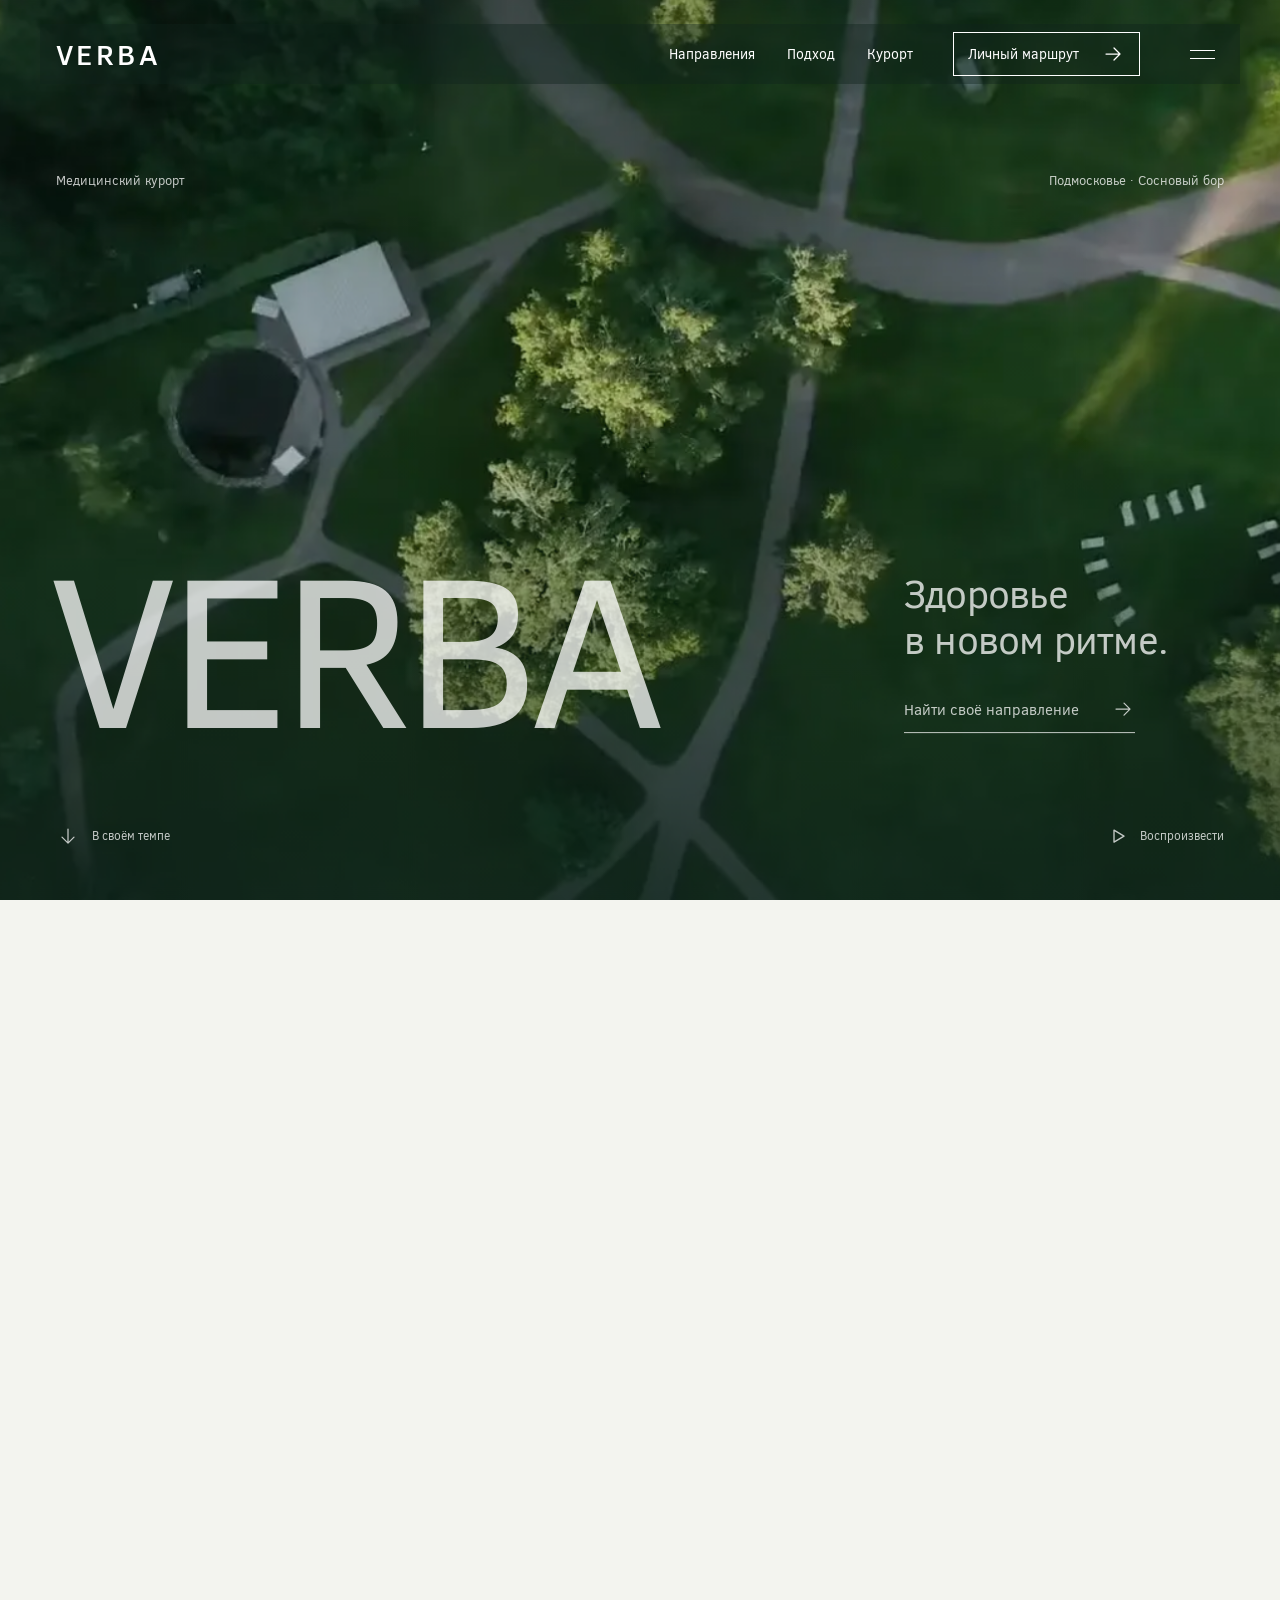
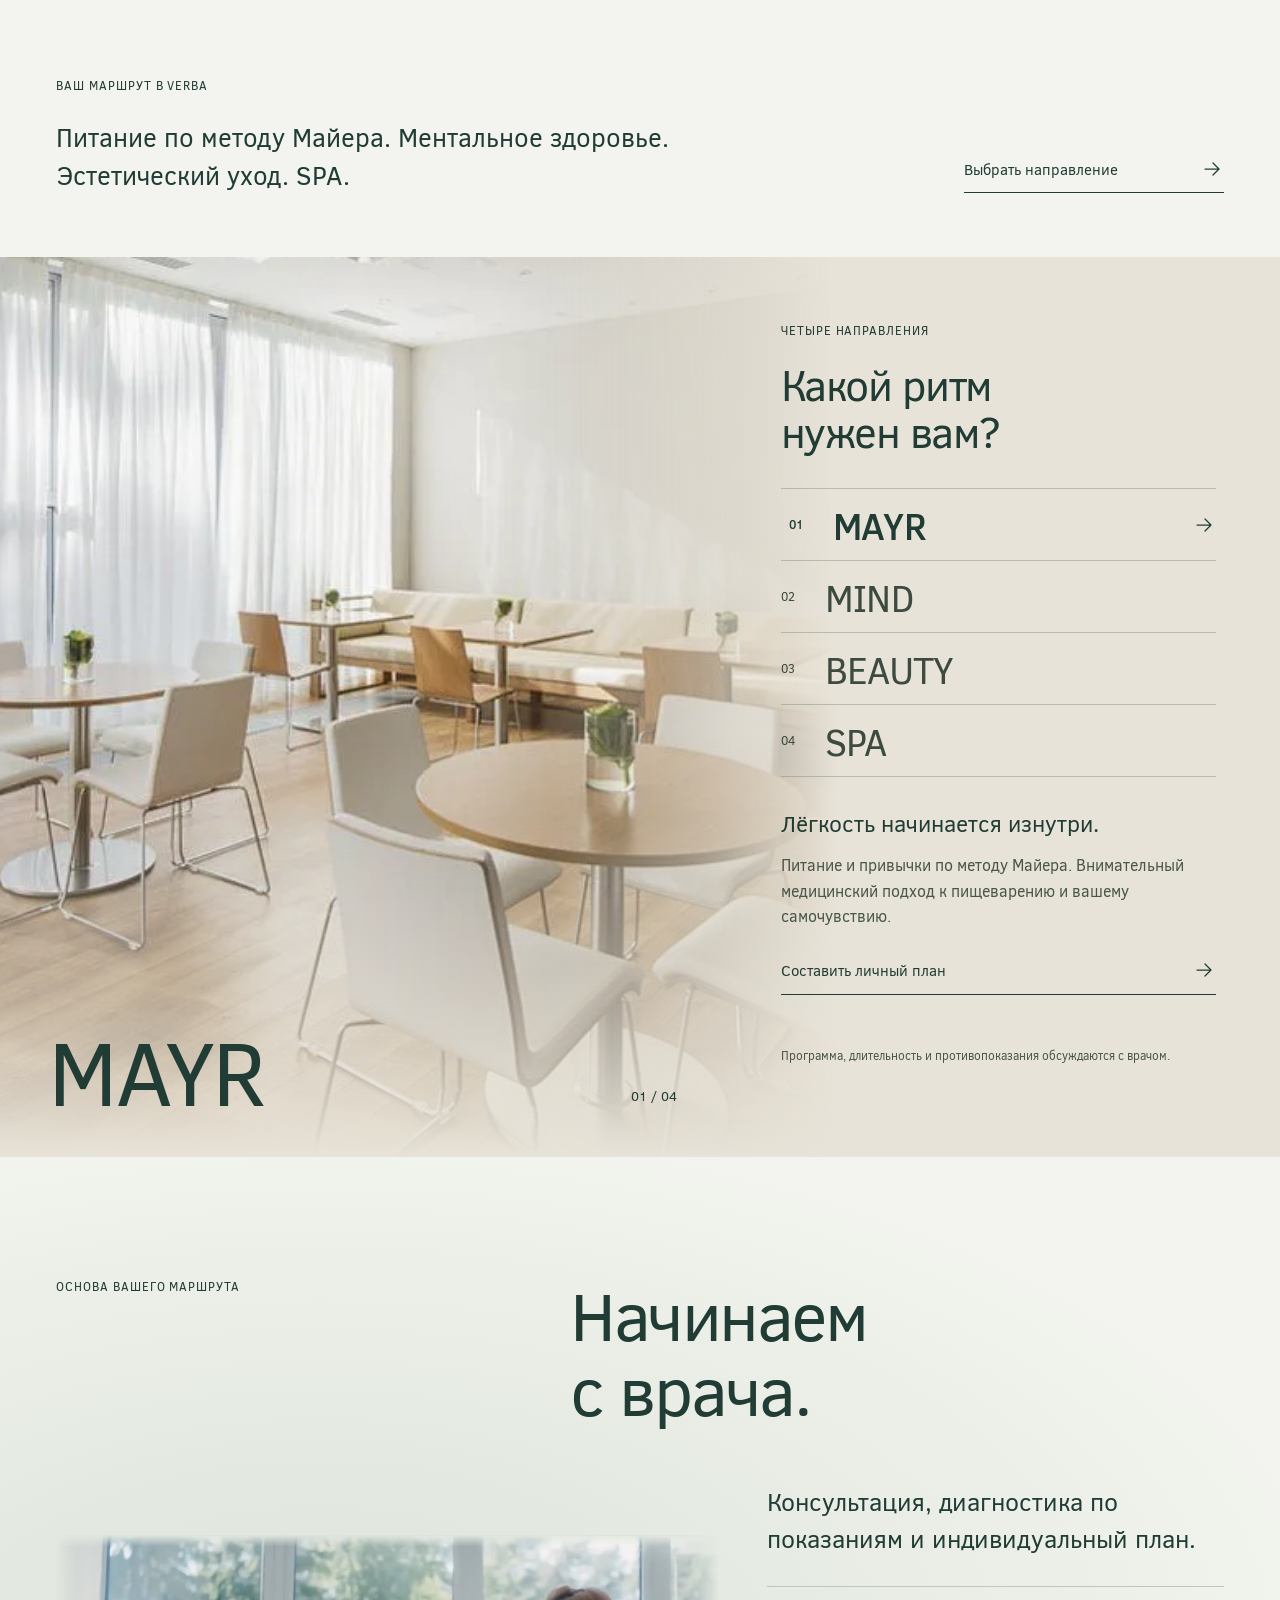
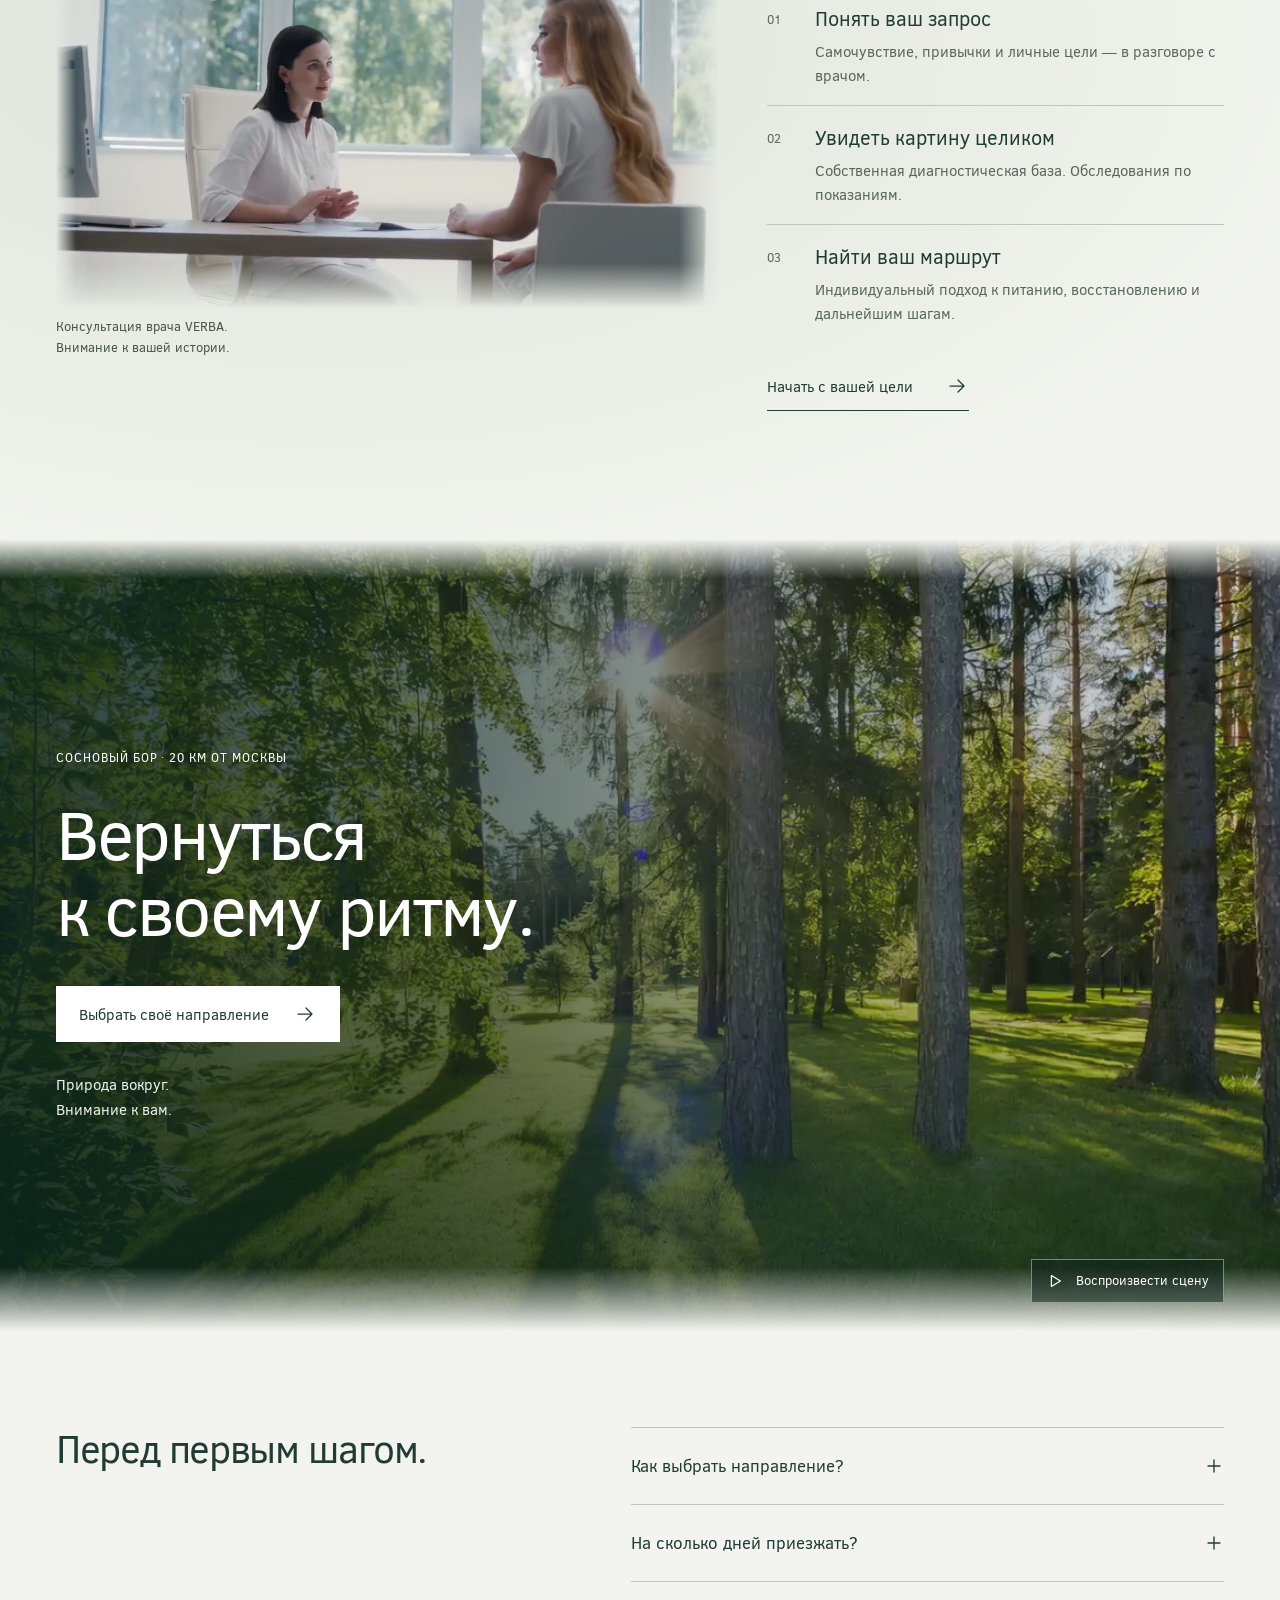
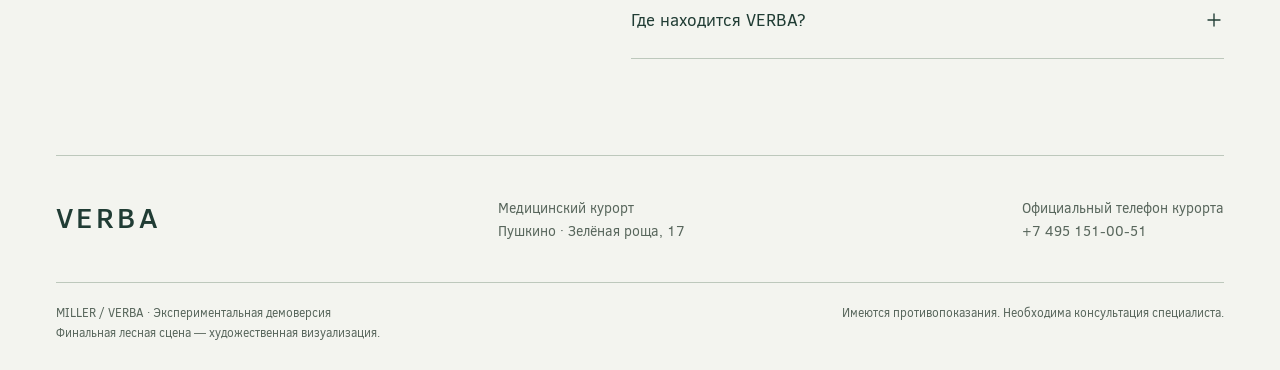
==== commit 440d7aef: "Unify photographic sections with tonal backgrounds and readable transitions" ====
--- a/index.html
+++ b/index.html
@@ -6,7 +6,7 @@
 <main id="main">
 <section class="hero-story" id="home" aria-labelledby="hero-title"><div class="hero-frame"><div class="hero-media"><div class="hero-camera"><video id="hero-video" muted loop playsinline preload="none" data-src="assets/motion/hero-film.mp4" poster="assets/motion/hero-poster.webp" aria-label="Территория медицинского курорта VERBA"></video><div class="film-shade"></div></div></div><div class="hero-topline"><span>Медицинский курорт</span><span>Подмосковье · Сосновый бор</span></div><div class="hero-title-group"><h1 id="hero-title">VERBA</h1><div class="hero-message"><p class="hero-statement">Здоровье<br>в новом ритме.</p><a class="line-link" href="#directions">Найти своё направление<svg class="icon-arrow icon-arrow-right" viewBox="0 0 24 24" aria-hidden="true" focusable="false"><path d="M5 12h14m-6-6 6 6-6 6"/></svg></a></div></div><div class="hero-bottom"><a href="#intro" class="scroll-link"><svg class="icon-arrow icon-arrow-down" viewBox="0 0 24 24" aria-hidden="true" focusable="false"><path d="M12 5v14m-6-6 6 6 6-6"/></svg>В своём темпе</a><button id="video-toggle" aria-label="Остановить видео" aria-pressed="false"><svg viewBox="0 0 20 20" aria-hidden="true"><path d="M6 4v12M14 4v12"/></svg><span>Пауза видео</span></button></div><div class="hero-transition"><span class="section-label">01 / ВОССТАНОВЛЕНИЕ</span><h2><span>Медицина.</span><span>Природа.</span><span>Вы.</span></h2><p data-pretext contenteditable="false">Персональное здоровье начинается с внимания к человеку. В окружении, которое помогает услышать себя.</p></div></div></section>
 <section class="intro wrap" id="intro" aria-label="Направления VERBA"><p class="section-label">ВАШ МАРШРУТ В VERBA</p><div class="intro-grid"><p class="intro-lead" data-pretext>Питание по методу Майера. Ментальное здоровье. Эстетический уход. SPA.</p><a class="line-link" href="#directions">Выбрать направление<svg class="icon-arrow icon-arrow-right" viewBox="0 0 24 24" aria-hidden="true" focusable="false"><path d="M5 12h14m-6-6 6 6-6 6"/></svg></a></div></section>
-<section class="directions" id="directions" aria-labelledby="directions-title"><div class="path-layout"><div class="path-visual"><div class="path-pan"><img class="direction-image is-active" data-image="mayr" src="assets/motion/mayr.webp" srcset="assets/motion/mayr-640.webp 640w, assets/motion/mayr.webp 899w" sizes="(max-width:600px) max(100vw, 533px), max(56vw, 1618px)" decoding="async" width="899" height="600" alt="Ресторан VERBA" loading="lazy"><img class="direction-image" data-image="mind" src="assets/motion/mind.webp" srcset="assets/motion/mind-640.webp 640w, assets/motion/mind.webp 900w" sizes="(max-width:600px) max(100vw, 534px), max(56vw, 1620px)" decoding="async" width="900" height="600" alt="Гость VERBA в спокойной обстановке" loading="lazy"><img class="direction-image beauty-image" data-image="beauty" src="assets/motion/beauty-care.webp" srcset="assets/motion/beauty-care-640.webp 640w, assets/motion/beauty-care-960.webp 960w, assets/motion/beauty-care.webp 1280w" sizes="(max-width:600px) max(100vw, 633px), max(56vw, 1920px)" decoding="async" width="1280" height="720" alt="Специалист VERBA с аппаратом — кадр официального фильма" loading="lazy"><img class="direction-image" data-image="spa" src="assets/motion/spa.webp" srcset="assets/motion/spa-640.webp 640w, assets/motion/spa.webp 899w" sizes="(max-width:600px) max(100vw, 533px), max(56vw, 1618px)" decoding="async" width="899" height="600" alt="Бассейн VERBA с видом на сосновый бор" loading="lazy"></div><div class="path-shade"></div><div class="path-visual-label"><span id="visual-direction">MAYR</span><span id="visual-index">01 / 04</span></div></div><div class="path-content"><p class="section-label">ЧЕТЫРЕ НАПРАВЛЕНИЯ</p><h2 id="directions-title">Какой ритм<br>нужен вам?</h2><div class="path-tabs" role="tablist" aria-label="Направления VERBA" aria-orientation="vertical"><button class="path-tab is-active" id="tab-mayr" role="tab" aria-selected="true" aria-controls="path-panel" data-direction="mayr"><span class="tab-index">01</span><span>MAYR</span><svg class="icon-arrow icon-arrow-right" viewBox="0 0 24 24" aria-hidden="true" focusable="false"><path d="M5 12h14m-6-6 6 6-6 6"/></svg></button><button class="path-tab" id="tab-mind" role="tab" aria-selected="false" aria-controls="path-panel" tabindex="-1" data-direction="mind"><span class="tab-index">02</span><span>MIND</span><svg class="icon-arrow icon-arrow-right" viewBox="0 0 24 24" aria-hidden="true" focusable="false"><path d="M5 12h14m-6-6 6 6-6 6"/></svg></button><button class="path-tab" id="tab-beauty" role="tab" aria-selected="false" aria-controls="path-panel" tabindex="-1" data-direction="beauty"><span class="tab-index">03</span><span>BEAUTY</span><svg class="icon-arrow icon-arrow-right" viewBox="0 0 24 24" aria-hidden="true" focusable="false"><path d="M5 12h14m-6-6 6 6-6 6"/></svg></button><button class="path-tab" id="tab-spa" role="tab" aria-selected="false" aria-controls="path-panel" tabindex="-1" data-direction="spa"><span class="tab-index">04</span><span>SPA</span><svg class="icon-arrow icon-arrow-right" viewBox="0 0 24 24" aria-hidden="true" focusable="false"><path d="M5 12h14m-6-6 6 6-6 6"/></svg></button></div><div class="path-panel" id="path-panel" role="tabpanel" aria-labelledby="tab-mayr" tabindex="0"><h3 id="path-title">Лёгкость начинается изнутри.</h3><p id="path-description" data-pretext contenteditable="false">Питание и привычки по методу Майера. Внимательный медицинский подход к пищеварению и вашему самочувствию.</p><button class="line-link" data-picker data-current-direction>Составить личный план<svg class="icon-arrow icon-arrow-right" viewBox="0 0 24 24" aria-hidden="true" focusable="false"><path d="M5 12h14m-6-6 6 6-6 6"/></svg></button></div><p class="medical-note">Программа, длительность и противопоказания обсуждаются с врачом.</p></div></div><p class="sr-only" id="direction-status" role="status" aria-live="polite">Выбрано направление MAYR</p></section>
+<section class="directions" id="directions" aria-labelledby="directions-title"><div class="path-layout"><div class="path-visual"><div class="path-pan"><img class="direction-image is-active" data-image="mayr" src="assets/motion/mayr.webp" srcset="assets/motion/mayr-640.webp 640w, assets/motion/mayr.webp 899w" sizes="(max-width:600px) max(100vw, 593px), max(56vw, 1618px)" decoding="async" width="899" height="600" alt="Ресторан VERBA" loading="lazy"><img class="direction-image" data-image="mind" src="assets/motion/mind.webp" srcset="assets/motion/mind-640.webp 640w, assets/motion/mind.webp 900w" sizes="(max-width:600px) max(100vw, 594px), max(56vw, 1620px)" decoding="async" width="900" height="600" alt="Гость VERBA в спокойной обстановке" loading="lazy"><img class="direction-image beauty-image" data-image="beauty" src="assets/motion/beauty-care.webp" srcset="assets/motion/beauty-care-640.webp 640w, assets/motion/beauty-care-960.webp 960w, assets/motion/beauty-care.webp 1280w" sizes="(max-width:600px) max(100vw, 704px), max(56vw, 1920px)" decoding="async" width="1280" height="720" alt="Специалист VERBA с аппаратом — кадр официального фильма" loading="lazy"><img class="direction-image" data-image="spa" src="assets/motion/spa.webp" srcset="assets/motion/spa-640.webp 640w, assets/motion/spa.webp 899w" sizes="(max-width:600px) max(100vw, 593px), max(56vw, 1618px)" decoding="async" width="899" height="600" alt="Бассейн VERBA с видом на сосновый бор" loading="lazy"></div><div class="path-shade"></div><div class="path-visual-label"><span id="visual-direction">MAYR</span><span id="visual-index">01 / 04</span></div></div><div class="path-content"><p class="section-label">ЧЕТЫРЕ НАПРАВЛЕНИЯ</p><h2 id="directions-title">Какой ритм<br>нужен вам?</h2><div class="path-tabs" role="tablist" aria-label="Направления VERBA" aria-orientation="vertical"><button class="path-tab is-active" id="tab-mayr" role="tab" aria-selected="true" aria-controls="path-panel" data-direction="mayr"><span class="tab-index">01</span><span>MAYR</span><svg class="icon-arrow icon-arrow-right" viewBox="0 0 24 24" aria-hidden="true" focusable="false"><path d="M5 12h14m-6-6 6 6-6 6"/></svg></button><button class="path-tab" id="tab-mind" role="tab" aria-selected="false" aria-controls="path-panel" tabindex="-1" data-direction="mind"><span class="tab-index">02</span><span>MIND</span><svg class="icon-arrow icon-arrow-right" viewBox="0 0 24 24" aria-hidden="true" focusable="false"><path d="M5 12h14m-6-6 6 6-6 6"/></svg></button><button class="path-tab" id="tab-beauty" role="tab" aria-selected="false" aria-controls="path-panel" tabindex="-1" data-direction="beauty"><span class="tab-index">03</span><span>BEAUTY</span><svg class="icon-arrow icon-arrow-right" viewBox="0 0 24 24" aria-hidden="true" focusable="false"><path d="M5 12h14m-6-6 6 6-6 6"/></svg></button><button class="path-tab" id="tab-spa" role="tab" aria-selected="false" aria-controls="path-panel" tabindex="-1" data-direction="spa"><span class="tab-index">04</span><span>SPA</span><svg class="icon-arrow icon-arrow-right" viewBox="0 0 24 24" aria-hidden="true" focusable="false"><path d="M5 12h14m-6-6 6 6-6 6"/></svg></button></div><div class="path-panel" id="path-panel" role="tabpanel" aria-labelledby="tab-mayr" tabindex="0"><h3 id="path-title">Лёгкость начинается изнутри.</h3><p id="path-description" data-pretext contenteditable="false">Питание и привычки по методу Майера. Внимательный медицинский подход к пищеварению и вашему самочувствию.</p><button class="line-link" data-picker data-current-direction>Составить личный план<svg class="icon-arrow icon-arrow-right" viewBox="0 0 24 24" aria-hidden="true" focusable="false"><path d="M5 12h14m-6-6 6 6-6 6"/></svg></button></div><p class="medical-note">Программа, длительность и противопоказания обсуждаются с врачом.</p></div></div><p class="sr-only" id="direction-status" role="status" aria-live="polite">Выбрано направление MAYR</p></section>
 <section class="medicine wrap" id="medicine"><div class="medicine-heading"><span class="section-label">ОСНОВА ВАШЕГО МАРШРУТА</span><h2 class="reveal">Начинаем<br>с врача.</h2></div><div class="medicine-grid"><figure><div class="portrait-crop"><img src="assets/motion/medical.webp" srcset="assets/motion/medical-960.webp 960w, assets/motion/medical.webp 1280w" sizes="(max-width:600px) max(calc(100vw - 40px), 649px), max(50vw, 1014px)" decoding="async" width="1280" height="720" alt="Консультация врача — кадр официального фильма VERBA" loading="lazy"></div><figcaption>Консультация врача VERBA.<br>Внимание к вашей истории.</figcaption></figure><div class="medicine-copy"><p class="medicine-lead" data-pretext contenteditable="false">Консультация, диагностика по показаниям и индивидуальный план.</p><div class="approach-row"><span>01</span><div><h3>Понять ваш запрос</h3><p>Самочувствие, привычки и личные цели — в разговоре с врачом.</p></div></div><div class="approach-row"><span>02</span><div><h3>Увидеть картину целиком</h3><p>Собственная диагностическая база. Обследования по показаниям.</p></div></div><div class="approach-row"><span>03</span><div><h3>Найти ваш маршрут</h3><p>Индивидуальный подход к питанию, восстановлению и дальнейшим шагам.</p></div></div><button class="line-link" data-picker>Начать с вашей цели<svg class="icon-arrow icon-arrow-right" viewBox="0 0 24 24" aria-hidden="true" focusable="false"><path d="M5 12h14m-6-6 6 6-6 6"/></svg></button></div></div></section>
 <section class="retreat" id="retreat"><div class="retreat-photo" aria-hidden="true"><img class="retreat-poster" src="assets/motion/forest-poster.webp" width="1280" height="720" alt="" loading="lazy" decoding="async"><video id="forest-video" muted playsinline preload="none" poster="assets/motion/forest-poster.webp" data-src="assets/motion/verba-forest-5s.mp4"></video></div><div class="retreat-shade"></div><div class="retreat-content wrap"><p class="section-label">СОСНОВЫЙ БОР · 20 КМ ОТ МОСКВЫ</p><h2>Вернуться<br>к своему ритму.</h2><button class="solid-button" data-picker>Выбрать своё направление<svg class="icon-arrow icon-arrow-right" viewBox="0 0 24 24" aria-hidden="true" focusable="false"><path d="M5 12h14m-6-6 6 6-6 6"/></svg></button><p>Природа вокруг.<br>Внимание к вам.</p></div><button id="forest-toggle" class="forest-toggle" aria-label="Воспроизвести лесную сцену" aria-describedby="forest-status"><svg viewBox="0 0 20 20" aria-hidden="true"><path d="m6 4 10 6-10 6z"/></svg><span>Воспроизвести сцену</span></button><p id="forest-status" class="sr-only" role="status" aria-live="polite">Лесная сцена. Видео проигрывается один раз.</p></section>
 <section class="faq wrap"><h2>Перед первым шагом.</h2><div class="faq-items"><details><summary>Как выбрать направление?<svg viewBox="0 0 20 20" aria-hidden="true"><path d="M10 4v12M4 10h12"/></svg></summary><p>Начните с вашей цели. Окончательный состав программы и противопоказания обсуждаются с врачом. Подбор в демоверсии помогает сформулировать запрос и не является медицинской рекомендацией.</p></details><details><summary>На сколько дней приезжать?<svg viewBox="0 0 20 20" aria-hidden="true"><path d="M10 4v12M4 10h12"/></svg></summary><p>На официальном сайте указаны программы от трёх до четырнадцати дней с возможностью продления. Длительность конкретной программы определяется индивидуально.</p></details><details><summary>Где находится VERBA?<svg viewBox="0 0 20 20" aria-hidden="true"><path d="M10 4v12M4 10h12"/></svg></summary><p>Московская область, Пушкино, улица Зелёная роща, строение 17.</p></details></div></section>
--- a/styles.css
+++ b/styles.css
@@ -51,3 +51,50 @@
 :is(.line-link,.header-plan,.solid-button,.scroll-link,.path-tab):focus-visible{outline:2px solid currentColor;outline-offset:5px}
 @media(hover:none){:is(.line-link,.header-plan,.solid-button,.scroll-link):hover>.icon-arrow{transform:none}}
 @media(prefers-reduced-motion:reduce){.icon-arrow{transition:none!important;transform:none!important}}
+
+/* One photographic scene per section; keep copy on an opaque, readable field. */
+.directions{--scene-paper:#e8e3d8;--scene-ink:#203c34}
+.directions[data-active=mind]{--scene-paper:#e6e0d2}
+.directions[data-active=beauty]{--scene-paper:#ebe6df;--scene-ink:#4e4036}
+.directions[data-active=spa]{--scene-paper:#dfe8e1}
+#directions .path-layout{background:var(--scene-paper);color:var(--scene-ink);transition:background-color .7s var(--ease),color .5s var(--ease)}
+#directions .path-content{position:relative;z-index:1;background:transparent;color:var(--scene-ink)}
+.path-visual{margin-right:-120px}
+.path-visual:after{content:'';position:absolute;inset:0;pointer-events:none;background:linear-gradient(90deg,transparent 65%,var(--scene-paper) 100%);transition:background .7s var(--ease)}
+.path-visual-label{right:160px;z-index:1}
+.directions .path-panel>p,.directions .medical-note{color:#49564a}
+.path-tab{opacity:1;color:var(--scene-ink)}
+.path-tab:not(.is-active){color:#505c50}
+.path-tab.is-active{font-weight:500}
+.medicine{position:relative;isolation:isolate}
+.medicine:before{content:'';position:absolute;z-index:-1;inset:0 calc((100% - 100vw)/2);background:radial-gradient(ellipse at 25% 50%,#dce4dc 0%,#e9ede5 45%,var(--paper) 78%);pointer-events:none}
+.medicine-grid{align-items:center;gap:48px}
+.portrait-crop{height:auto;aspect-ratio:16/9;overflow:visible}
+.portrait-crop>img{object-position:50% 50%;mask-image:linear-gradient(90deg,transparent,#000 3%,#000 94%,transparent),linear-gradient(0deg,transparent,#000 12%,#000 97%,transparent);mask-composite:intersect}
+.medicine figcaption{margin-top:8px;color:#465448}
+.medicine .medicine-copy{position:relative}
+.retreat:after{content:'';position:absolute;inset:0;pointer-events:none;z-index:-1;background:linear-gradient(0deg,var(--paper),transparent 64px,transparent calc(100% - 40px),var(--paper))}
+@media(max-width:1100px) and (min-width:601px){.path-visual{margin-right:-80px}.path-visual-label{right:108px}.medicine-grid{gap:36px}}
+@media(max-width:600px){
+ #directions .path-layout{background:var(--scene-paper)}
+ .directions .path-content{display:contents}
+ .path-visual{margin-right:0;height:340px}
+ .path-visual:after{background:linear-gradient(0deg,var(--scene-paper),transparent 26%,transparent 86%,var(--scene-paper))}
+ .path-visual-label{right:24px;bottom:16px;color:var(--scene-ink)}
+ .path-visual-label>span:first-child{font-size:44px}
+ .path-shade{background:linear-gradient(0deg,var(--scene-paper),transparent 35%)}
+ .path-panel{margin-top:8px}
+ .medicine-grid{gap:24px}
+ .portrait-crop{height:auto;aspect-ratio:16/9;margin-inline:-20px}
+ .medicine figcaption{margin-top:12px}
+ .retreat:after{background:linear-gradient(0deg,var(--paper),transparent 40px,transparent calc(100% - 32px),var(--paper))}
+}
+@media(min-width:601px){
+ .beauty-image{height:60%;top:20%;object-position:42% 50%;mask-image:linear-gradient(0deg,transparent,#000 12%,#000 88%,transparent)}
+ .directions[data-active=beauty] .path-shade{background:none}
+ .directions[data-active=beauty] .path-visual-label{color:var(--scene-ink)}
+}
+/* Keep labels readable even over the brightest pool/wall pixels. */
+.path-shade{background:linear-gradient(0deg,var(--scene-paper),transparent 38%)}
+.path-visual-label{color:var(--scene-ink)}
+.path-tab:not(.is-active){color:#3c4a40}
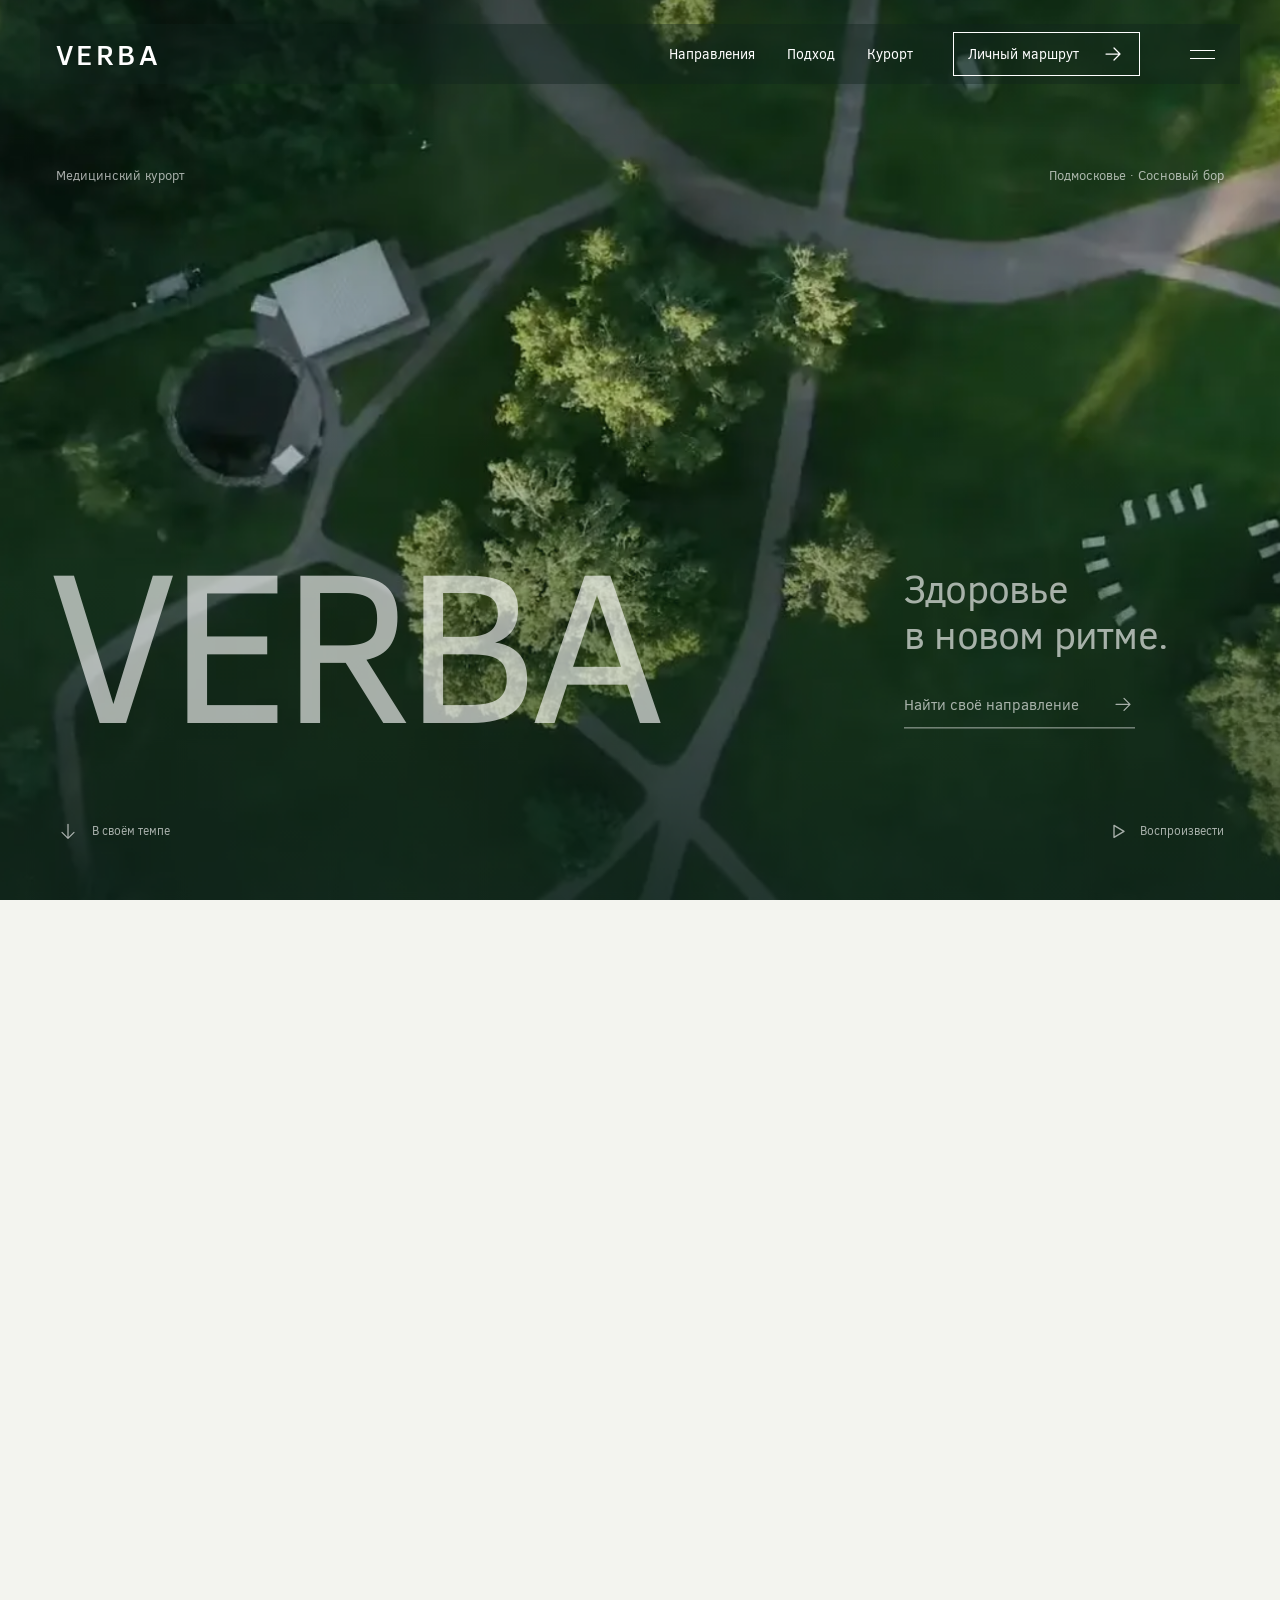
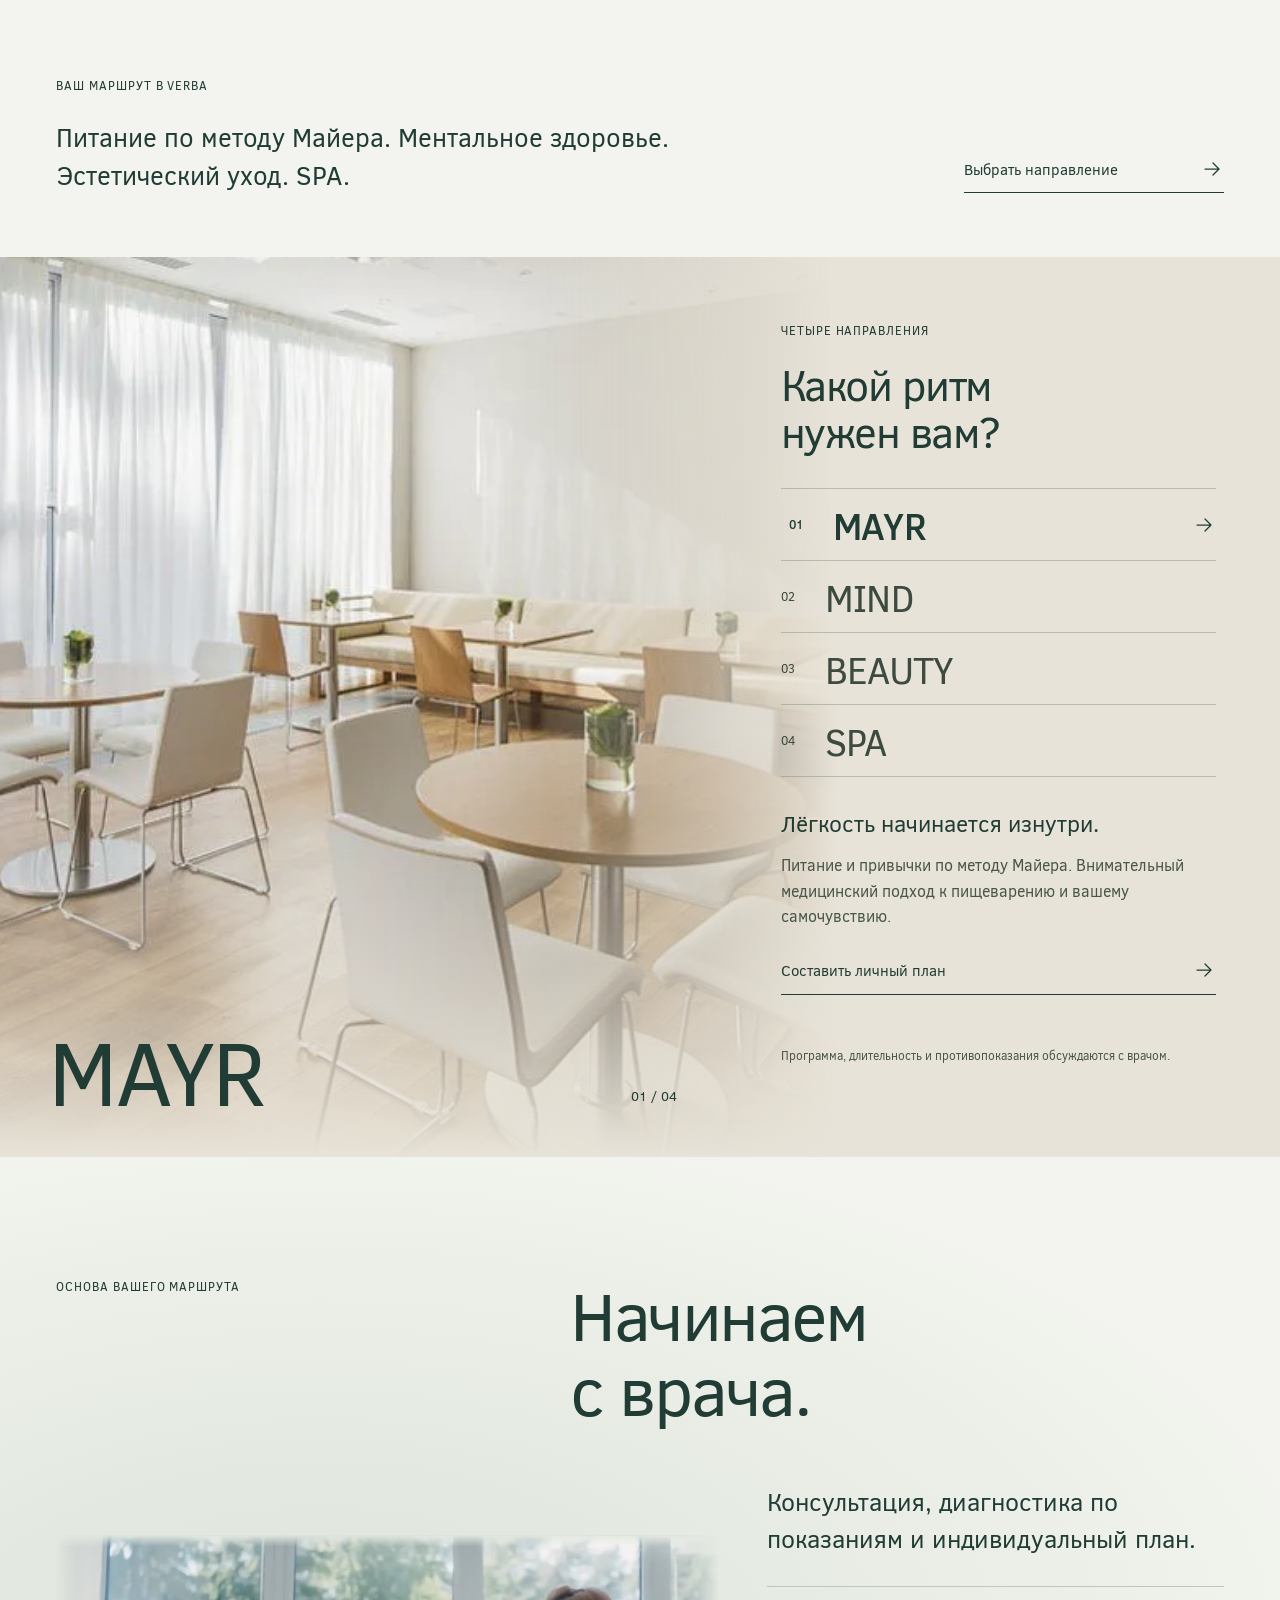
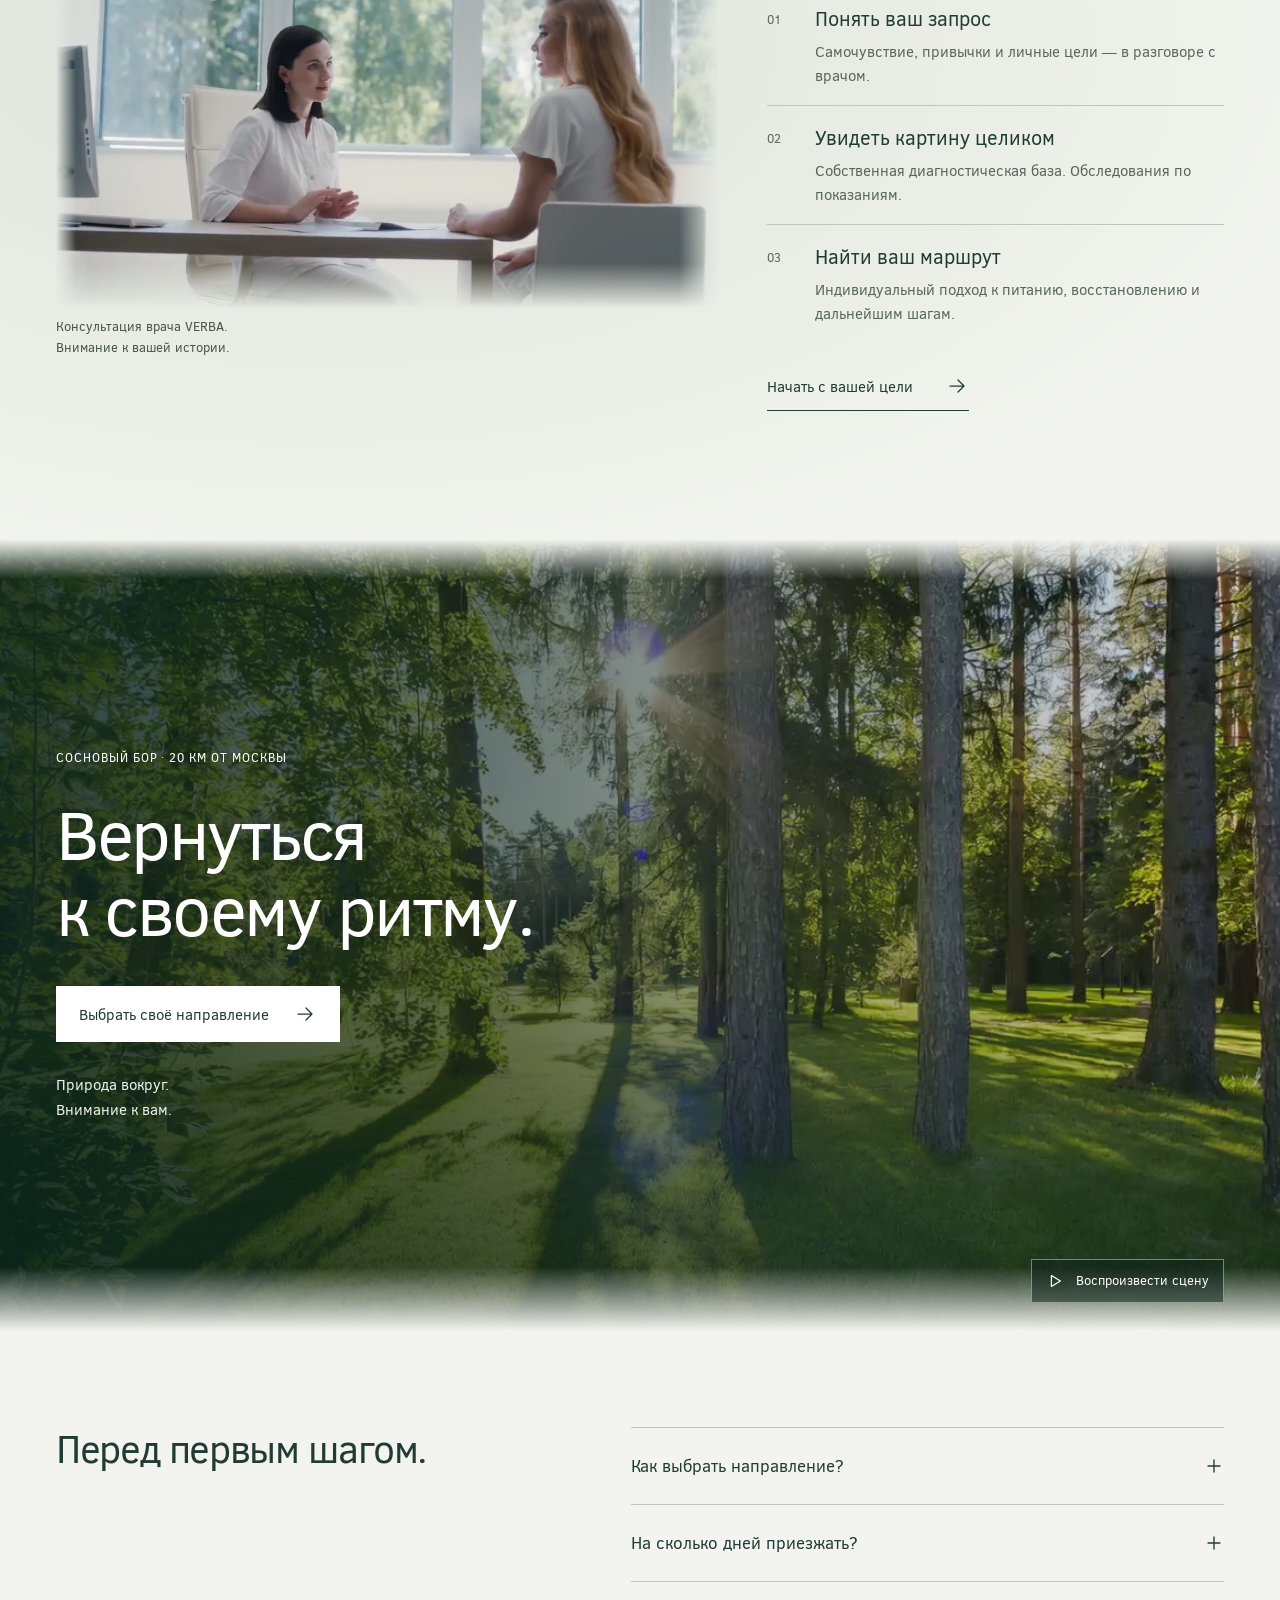
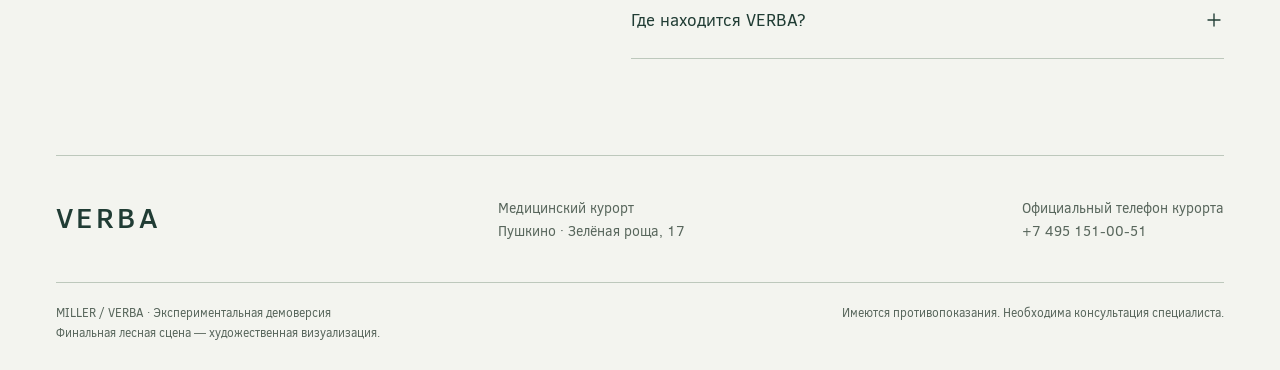
==== commit 58b361ec: "Integrate approved VERBASKIN artwork with verified responsive framing" ====
--- a/index.html
+++ b/index.html
@@ -6,7 +6,7 @@
 <main id="main">
 <section class="hero-story" id="home" aria-labelledby="hero-title"><div class="hero-frame"><div class="hero-media"><div class="hero-camera"><video id="hero-video" muted loop playsinline preload="none" data-src="assets/motion/hero-film.mp4" poster="assets/motion/hero-poster.webp" aria-label="Территория медицинского курорта VERBA"></video><div class="film-shade"></div></div></div><div class="hero-topline"><span>Медицинский курорт</span><span>Подмосковье · Сосновый бор</span></div><div class="hero-title-group"><h1 id="hero-title">VERBA</h1><div class="hero-message"><p class="hero-statement">Здоровье<br>в новом ритме.</p><a class="line-link" href="#directions">Найти своё направление<svg class="icon-arrow icon-arrow-right" viewBox="0 0 24 24" aria-hidden="true" focusable="false"><path d="M5 12h14m-6-6 6 6-6 6"/></svg></a></div></div><div class="hero-bottom"><a href="#intro" class="scroll-link"><svg class="icon-arrow icon-arrow-down" viewBox="0 0 24 24" aria-hidden="true" focusable="false"><path d="M12 5v14m-6-6 6 6 6-6"/></svg>В своём темпе</a><button id="video-toggle" aria-label="Остановить видео" aria-pressed="false"><svg viewBox="0 0 20 20" aria-hidden="true"><path d="M6 4v12M14 4v12"/></svg><span>Пауза видео</span></button></div><div class="hero-transition"><span class="section-label">01 / ВОССТАНОВЛЕНИЕ</span><h2><span>Медицина.</span><span>Природа.</span><span>Вы.</span></h2><p data-pretext contenteditable="false">Персональное здоровье начинается с внимания к человеку. В окружении, которое помогает услышать себя.</p></div></div></section>
 <section class="intro wrap" id="intro" aria-label="Направления VERBA"><p class="section-label">ВАШ МАРШРУТ В VERBA</p><div class="intro-grid"><p class="intro-lead" data-pretext>Питание по методу Майера. Ментальное здоровье. Эстетический уход. SPA.</p><a class="line-link" href="#directions">Выбрать направление<svg class="icon-arrow icon-arrow-right" viewBox="0 0 24 24" aria-hidden="true" focusable="false"><path d="M5 12h14m-6-6 6 6-6 6"/></svg></a></div></section>
-<section class="directions" id="directions" aria-labelledby="directions-title"><div class="path-layout"><div class="path-visual"><div class="path-pan"><img class="direction-image is-active" data-image="mayr" src="assets/motion/mayr.webp" srcset="assets/motion/mayr-640.webp 640w, assets/motion/mayr.webp 899w" sizes="(max-width:600px) max(100vw, 593px), max(56vw, 1618px)" decoding="async" width="899" height="600" alt="Ресторан VERBA" loading="lazy"><img class="direction-image" data-image="mind" src="assets/motion/mind.webp" srcset="assets/motion/mind-640.webp 640w, assets/motion/mind.webp 900w" sizes="(max-width:600px) max(100vw, 594px), max(56vw, 1620px)" decoding="async" width="900" height="600" alt="Гость VERBA в спокойной обстановке" loading="lazy"><img class="direction-image beauty-image" data-image="beauty" src="assets/motion/beauty-care.webp" srcset="assets/motion/beauty-care-640.webp 640w, assets/motion/beauty-care-960.webp 960w, assets/motion/beauty-care.webp 1280w" sizes="(max-width:600px) max(100vw, 704px), max(56vw, 1920px)" decoding="async" width="1280" height="720" alt="Специалист VERBA с аппаратом — кадр официального фильма" loading="lazy"><img class="direction-image" data-image="spa" src="assets/motion/spa.webp" srcset="assets/motion/spa-640.webp 640w, assets/motion/spa.webp 899w" sizes="(max-width:600px) max(100vw, 593px), max(56vw, 1618px)" decoding="async" width="899" height="600" alt="Бассейн VERBA с видом на сосновый бор" loading="lazy"></div><div class="path-shade"></div><div class="path-visual-label"><span id="visual-direction">MAYR</span><span id="visual-index">01 / 04</span></div></div><div class="path-content"><p class="section-label">ЧЕТЫРЕ НАПРАВЛЕНИЯ</p><h2 id="directions-title">Какой ритм<br>нужен вам?</h2><div class="path-tabs" role="tablist" aria-label="Направления VERBA" aria-orientation="vertical"><button class="path-tab is-active" id="tab-mayr" role="tab" aria-selected="true" aria-controls="path-panel" data-direction="mayr"><span class="tab-index">01</span><span>MAYR</span><svg class="icon-arrow icon-arrow-right" viewBox="0 0 24 24" aria-hidden="true" focusable="false"><path d="M5 12h14m-6-6 6 6-6 6"/></svg></button><button class="path-tab" id="tab-mind" role="tab" aria-selected="false" aria-controls="path-panel" tabindex="-1" data-direction="mind"><span class="tab-index">02</span><span>MIND</span><svg class="icon-arrow icon-arrow-right" viewBox="0 0 24 24" aria-hidden="true" focusable="false"><path d="M5 12h14m-6-6 6 6-6 6"/></svg></button><button class="path-tab" id="tab-beauty" role="tab" aria-selected="false" aria-controls="path-panel" tabindex="-1" data-direction="beauty"><span class="tab-index">03</span><span>BEAUTY</span><svg class="icon-arrow icon-arrow-right" viewBox="0 0 24 24" aria-hidden="true" focusable="false"><path d="M5 12h14m-6-6 6 6-6 6"/></svg></button><button class="path-tab" id="tab-spa" role="tab" aria-selected="false" aria-controls="path-panel" tabindex="-1" data-direction="spa"><span class="tab-index">04</span><span>SPA</span><svg class="icon-arrow icon-arrow-right" viewBox="0 0 24 24" aria-hidden="true" focusable="false"><path d="M5 12h14m-6-6 6 6-6 6"/></svg></button></div><div class="path-panel" id="path-panel" role="tabpanel" aria-labelledby="tab-mayr" tabindex="0"><h3 id="path-title">Лёгкость начинается изнутри.</h3><p id="path-description" data-pretext contenteditable="false">Питание и привычки по методу Майера. Внимательный медицинский подход к пищеварению и вашему самочувствию.</p><button class="line-link" data-picker data-current-direction>Составить личный план<svg class="icon-arrow icon-arrow-right" viewBox="0 0 24 24" aria-hidden="true" focusable="false"><path d="M5 12h14m-6-6 6 6-6 6"/></svg></button></div><p class="medical-note">Программа, длительность и противопоказания обсуждаются с врачом.</p></div></div><p class="sr-only" id="direction-status" role="status" aria-live="polite">Выбрано направление MAYR</p></section>
+<section class="directions" id="directions" aria-labelledby="directions-title"><div class="path-layout"><div class="path-visual"><div class="path-pan"><img class="direction-image is-active" data-image="mayr" src="assets/motion/mayr.webp" srcset="assets/motion/mayr-640.webp 640w, assets/motion/mayr.webp 899w" sizes="(max-width:600px) max(100vw, 593px), max(56vw, 1618px)" decoding="async" width="899" height="600" alt="Ресторан VERBA" loading="lazy"><img class="direction-image" data-image="mind" src="assets/motion/mind.webp" srcset="assets/motion/mind-640.webp 640w, assets/motion/mind.webp 900w" sizes="(max-width:600px) max(100vw, 594px), max(56vw, 1620px)" decoding="async" width="900" height="600" alt="Гость VERBA в спокойной обстановке" loading="lazy"><img class="direction-image beauty-image" data-image="beauty" src="assets/motion/beauty-verbaskin-1122.webp" srcset="assets/motion/beauty-verbaskin-480.webp 480w, assets/motion/beauty-verbaskin-800.webp 800w, assets/motion/beauty-verbaskin-1122.webp 1122w" sizes="(max-width:600px) max(100vw, 397px), max(calc(56vw + 120px), 865px)" decoding="async" width="1122" height="1402" alt="VERBASKIN SEA GLOW — художественная композиция с кремом для лица, утверждённая пользователем" loading="lazy"><img class="direction-image" data-image="spa" src="assets/motion/spa.webp" srcset="assets/motion/spa-640.webp 640w, assets/motion/spa.webp 899w" sizes="(max-width:600px) max(100vw, 593px), max(56vw, 1618px)" decoding="async" width="899" height="600" alt="Бассейн VERBA с видом на сосновый бор" loading="lazy"></div><div class="path-shade"></div><div class="path-visual-label"><span id="visual-direction">MAYR</span><span id="visual-index">01 / 04</span></div></div><div class="path-content"><p class="section-label">ЧЕТЫРЕ НАПРАВЛЕНИЯ</p><h2 id="directions-title">Какой ритм<br>нужен вам?</h2><div class="path-tabs" role="tablist" aria-label="Направления VERBA" aria-orientation="vertical"><button class="path-tab is-active" id="tab-mayr" role="tab" aria-selected="true" aria-controls="path-panel" data-direction="mayr"><span class="tab-index">01</span><span>MAYR</span><svg class="icon-arrow icon-arrow-right" viewBox="0 0 24 24" aria-hidden="true" focusable="false"><path d="M5 12h14m-6-6 6 6-6 6"/></svg></button><button class="path-tab" id="tab-mind" role="tab" aria-selected="false" aria-controls="path-panel" tabindex="-1" data-direction="mind"><span class="tab-index">02</span><span>MIND</span><svg class="icon-arrow icon-arrow-right" viewBox="0 0 24 24" aria-hidden="true" focusable="false"><path d="M5 12h14m-6-6 6 6-6 6"/></svg></button><button class="path-tab" id="tab-beauty" role="tab" aria-selected="false" aria-controls="path-panel" tabindex="-1" data-direction="beauty"><span class="tab-index">03</span><span>BEAUTY</span><svg class="icon-arrow icon-arrow-right" viewBox="0 0 24 24" aria-hidden="true" focusable="false"><path d="M5 12h14m-6-6 6 6-6 6"/></svg></button><button class="path-tab" id="tab-spa" role="tab" aria-selected="false" aria-controls="path-panel" tabindex="-1" data-direction="spa"><span class="tab-index">04</span><span>SPA</span><svg class="icon-arrow icon-arrow-right" viewBox="0 0 24 24" aria-hidden="true" focusable="false"><path d="M5 12h14m-6-6 6 6-6 6"/></svg></button></div><div class="path-panel" id="path-panel" role="tabpanel" aria-labelledby="tab-mayr" tabindex="0"><h3 id="path-title">Лёгкость начинается изнутри.</h3><p id="path-description" data-pretext contenteditable="false">Питание и привычки по методу Майера. Внимательный медицинский подход к пищеварению и вашему самочувствию.</p><button class="line-link" data-picker data-current-direction>Составить личный план<svg class="icon-arrow icon-arrow-right" viewBox="0 0 24 24" aria-hidden="true" focusable="false"><path d="M5 12h14m-6-6 6 6-6 6"/></svg></button></div><p class="medical-note">Программа, длительность и противопоказания обсуждаются с врачом.</p></div></div><p class="sr-only" id="direction-status" role="status" aria-live="polite">Выбрано направление MAYR</p></section>
 <section class="medicine wrap" id="medicine"><div class="medicine-heading"><span class="section-label">ОСНОВА ВАШЕГО МАРШРУТА</span><h2 class="reveal">Начинаем<br>с врача.</h2></div><div class="medicine-grid"><figure><div class="portrait-crop"><img src="assets/motion/medical.webp" srcset="assets/motion/medical-960.webp 960w, assets/motion/medical.webp 1280w" sizes="(max-width:600px) max(calc(100vw - 40px), 649px), max(50vw, 1014px)" decoding="async" width="1280" height="720" alt="Консультация врача — кадр официального фильма VERBA" loading="lazy"></div><figcaption>Консультация врача VERBA.<br>Внимание к вашей истории.</figcaption></figure><div class="medicine-copy"><p class="medicine-lead" data-pretext contenteditable="false">Консультация, диагностика по показаниям и индивидуальный план.</p><div class="approach-row"><span>01</span><div><h3>Понять ваш запрос</h3><p>Самочувствие, привычки и личные цели — в разговоре с врачом.</p></div></div><div class="approach-row"><span>02</span><div><h3>Увидеть картину целиком</h3><p>Собственная диагностическая база. Обследования по показаниям.</p></div></div><div class="approach-row"><span>03</span><div><h3>Найти ваш маршрут</h3><p>Индивидуальный подход к питанию, восстановлению и дальнейшим шагам.</p></div></div><button class="line-link" data-picker>Начать с вашей цели<svg class="icon-arrow icon-arrow-right" viewBox="0 0 24 24" aria-hidden="true" focusable="false"><path d="M5 12h14m-6-6 6 6-6 6"/></svg></button></div></div></section>
 <section class="retreat" id="retreat"><div class="retreat-photo" aria-hidden="true"><img class="retreat-poster" src="assets/motion/forest-poster.webp" width="1280" height="720" alt="" loading="lazy" decoding="async"><video id="forest-video" muted playsinline preload="none" poster="assets/motion/forest-poster.webp" data-src="assets/motion/verba-forest-5s.mp4"></video></div><div class="retreat-shade"></div><div class="retreat-content wrap"><p class="section-label">СОСНОВЫЙ БОР · 20 КМ ОТ МОСКВЫ</p><h2>Вернуться<br>к своему ритму.</h2><button class="solid-button" data-picker>Выбрать своё направление<svg class="icon-arrow icon-arrow-right" viewBox="0 0 24 24" aria-hidden="true" focusable="false"><path d="M5 12h14m-6-6 6 6-6 6"/></svg></button><p>Природа вокруг.<br>Внимание к вам.</p></div><button id="forest-toggle" class="forest-toggle" aria-label="Воспроизвести лесную сцену" aria-describedby="forest-status"><svg viewBox="0 0 20 20" aria-hidden="true"><path d="m6 4 10 6-10 6z"/></svg><span>Воспроизвести сцену</span></button><p id="forest-status" class="sr-only" role="status" aria-live="polite">Лесная сцена. Видео проигрывается один раз.</p></section>
 <section class="faq wrap"><h2>Перед первым шагом.</h2><div class="faq-items"><details><summary>Как выбрать направление?<svg viewBox="0 0 20 20" aria-hidden="true"><path d="M10 4v12M4 10h12"/></svg></summary><p>Начните с вашей цели. Окончательный состав программы и противопоказания обсуждаются с врачом. Подбор в демоверсии помогает сформулировать запрос и не является медицинской рекомендацией.</p></details><details><summary>На сколько дней приезжать?<svg viewBox="0 0 20 20" aria-hidden="true"><path d="M10 4v12M4 10h12"/></svg></summary><p>На официальном сайте указаны программы от трёх до четырнадцати дней с возможностью продления. Длительность конкретной программы определяется индивидуально.</p></details><details><summary>Где находится VERBA?<svg viewBox="0 0 20 20" aria-hidden="true"><path d="M10 4v12M4 10h12"/></svg></summary><p>Московская область, Пушкино, улица Зелёная роща, строение 17.</p></details></div></section>
--- a/styles.css
+++ b/styles.css
@@ -98,3 +98,11 @@
 .path-shade{background:linear-gradient(0deg,var(--scene-paper),transparent 38%)}
 .path-visual-label{color:var(--scene-ink)}
 .path-tab:not(.is-active){color:#3c4a40}
+
+/* Approved VERBASKIN still: preserve the full bottle and its label. */
+.directions[data-active=beauty]{--scene-paper:#e6d7c5;--scene-ink:#493c30}
+.direction-image[data-image=beauty]{filter:none}
+.beauty-image{height:100%;top:0;object-position:48% 20%;mask-image:none}
+.directions[data-active=beauty] .path-shade{background:linear-gradient(0deg,var(--scene-paper),transparent 30%)}
+@media(max-width:600px){.directions[data-active=beauty] .path-visual{height:440px}.beauty-image{object-position:48% 20%}}
+.directions[data-active=beauty] .path-panel>p,.directions[data-active=beauty] .medical-note{color:#3b453a}
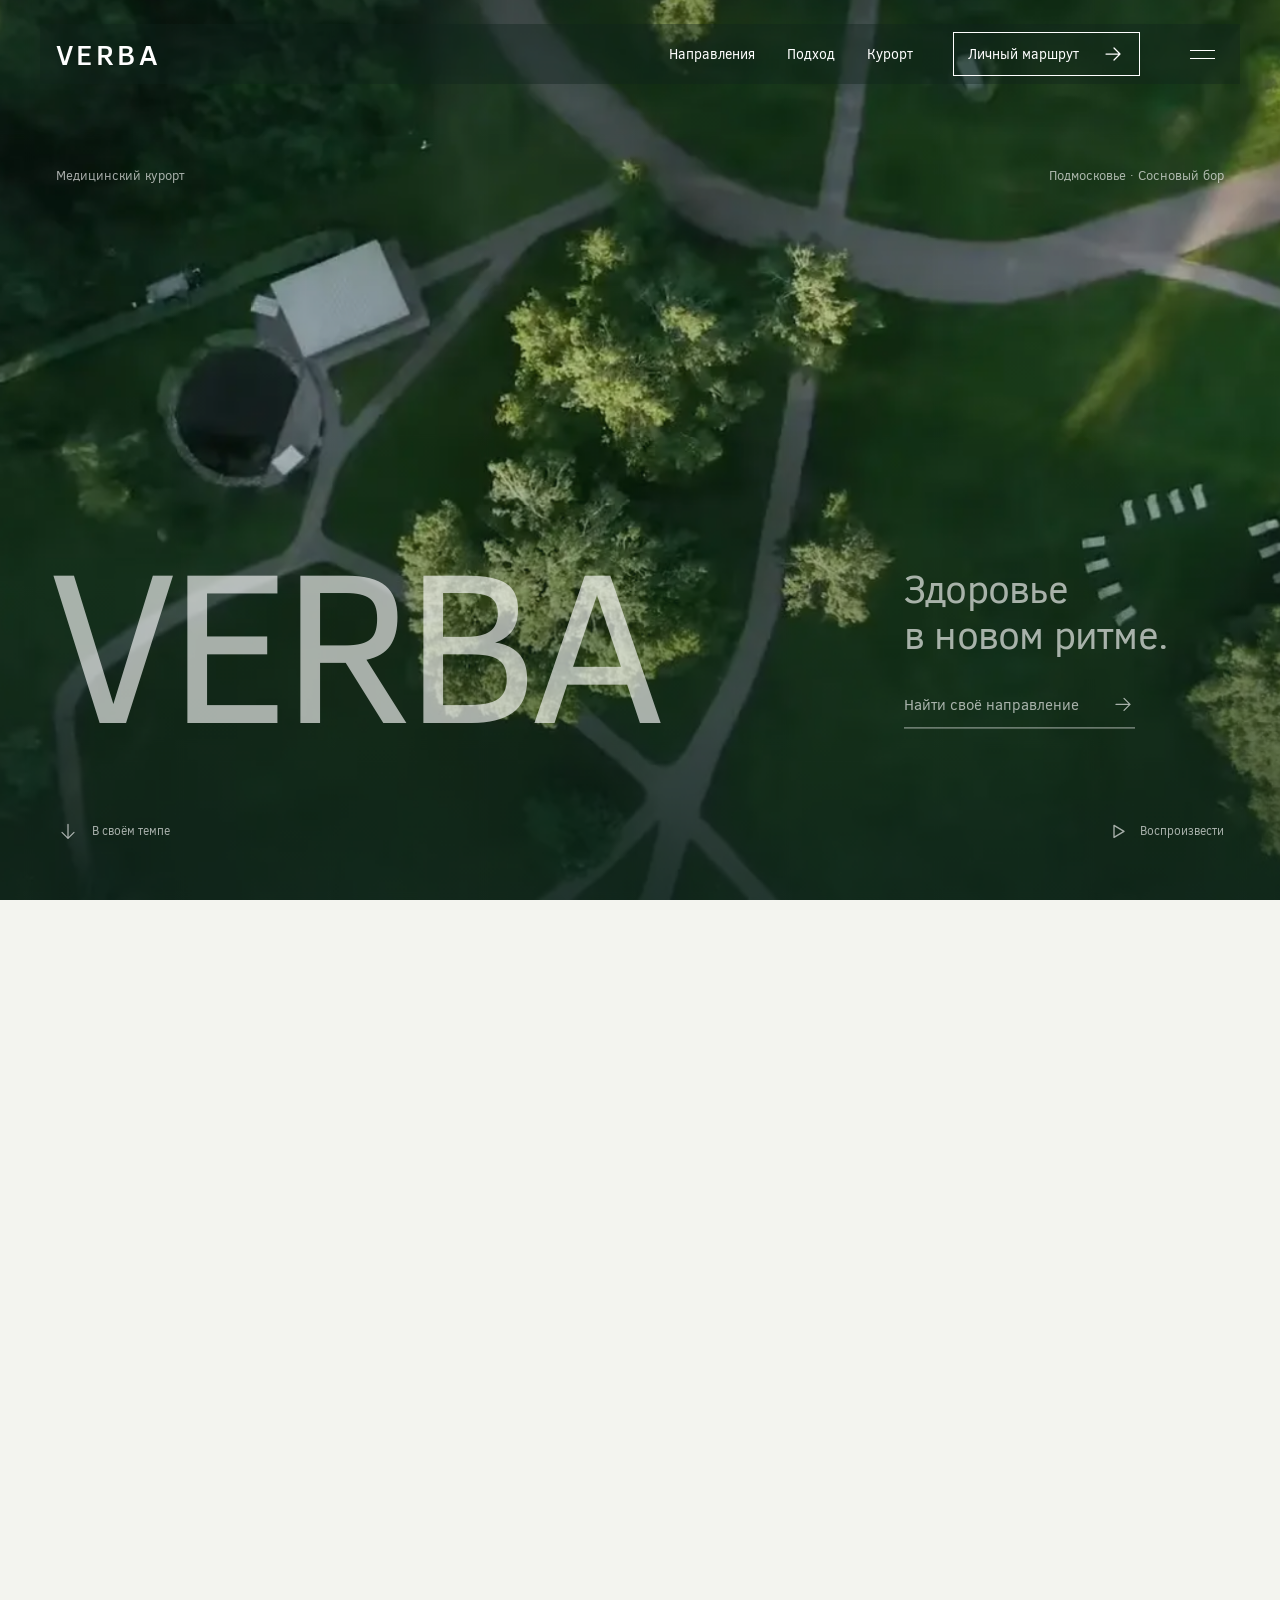
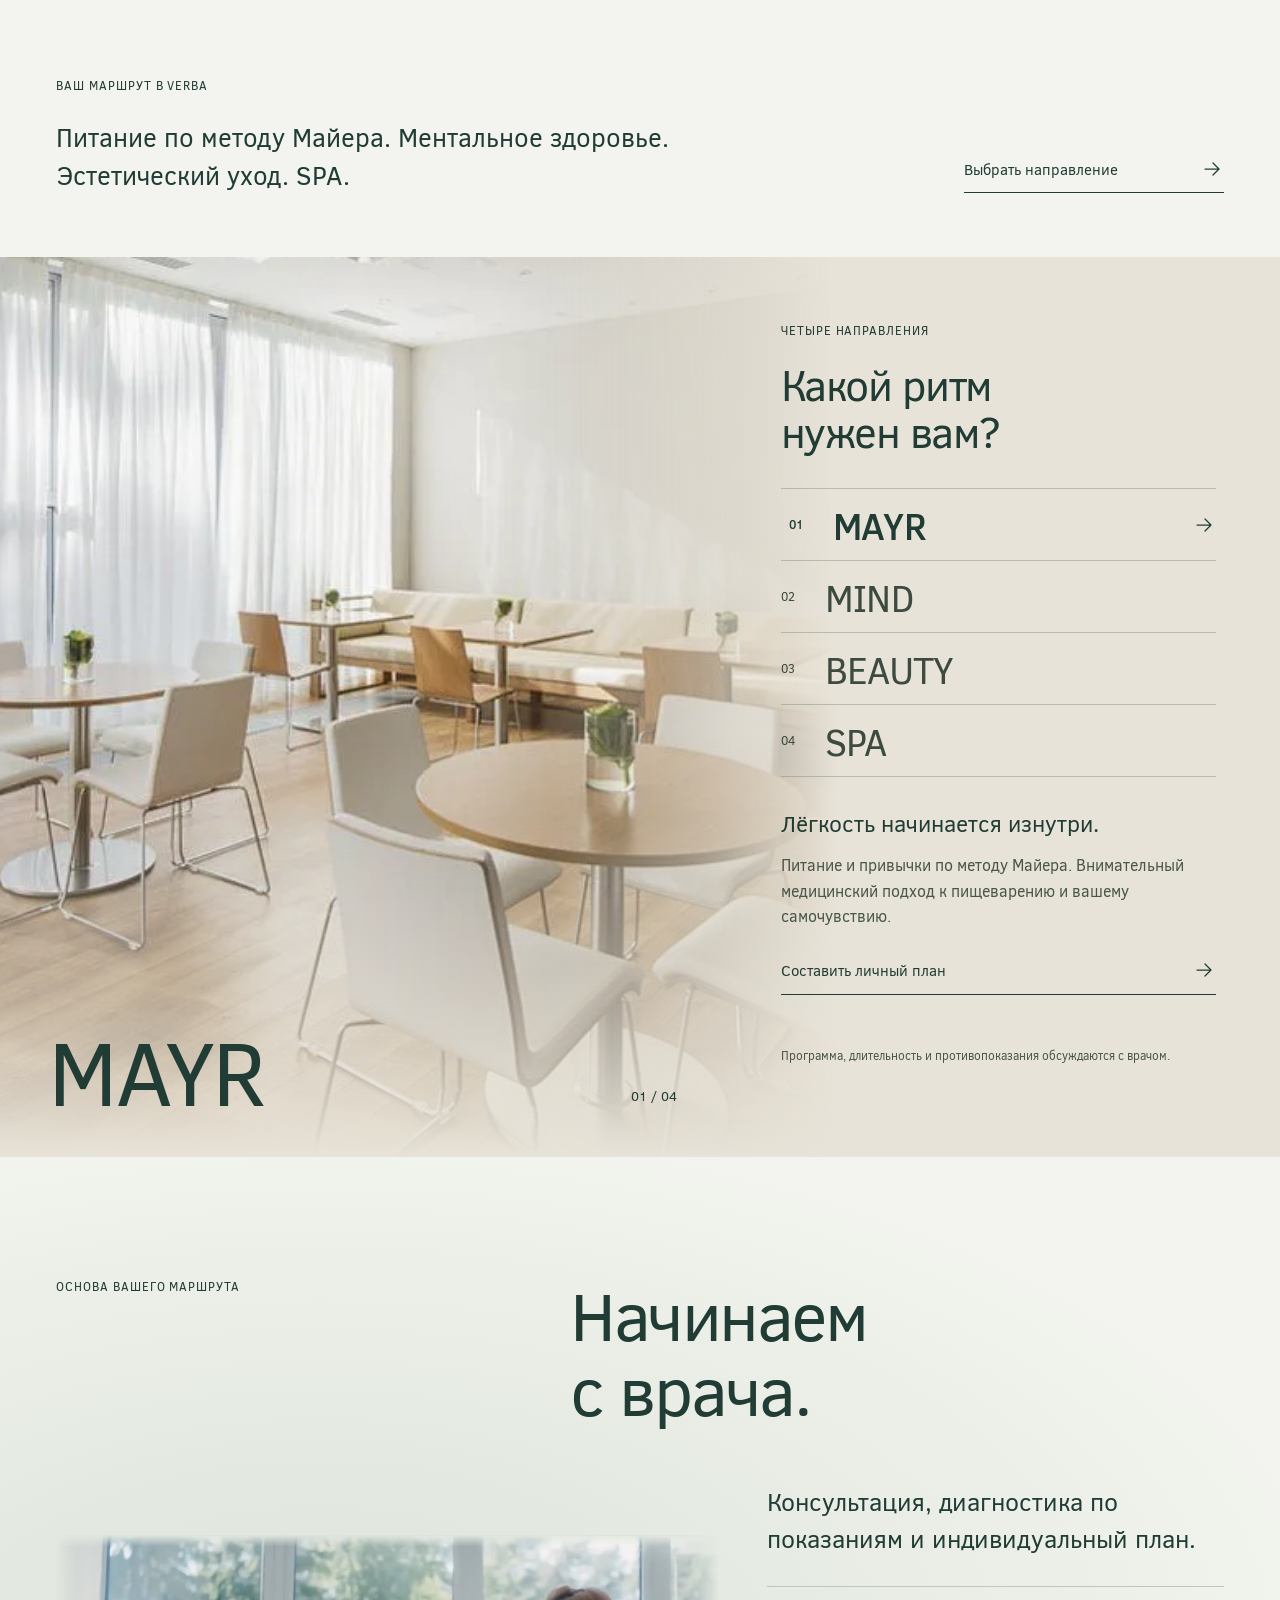
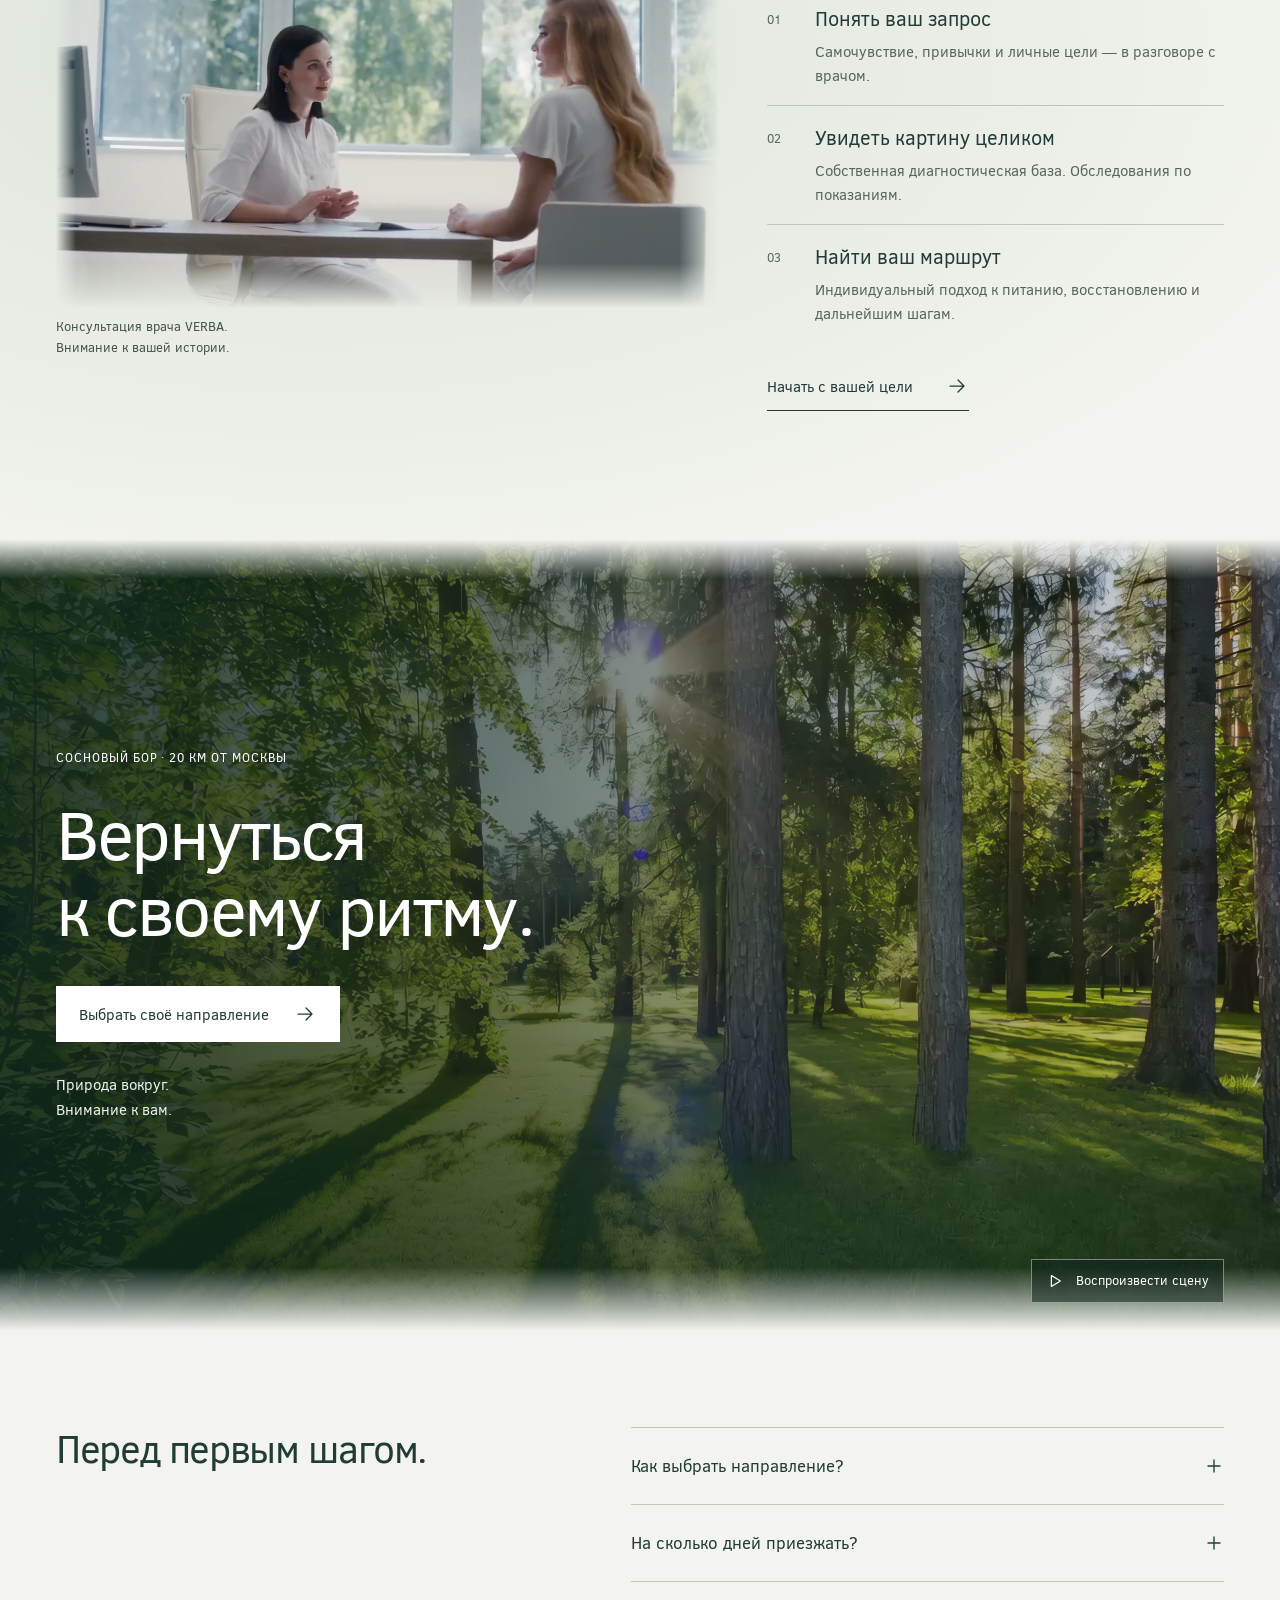
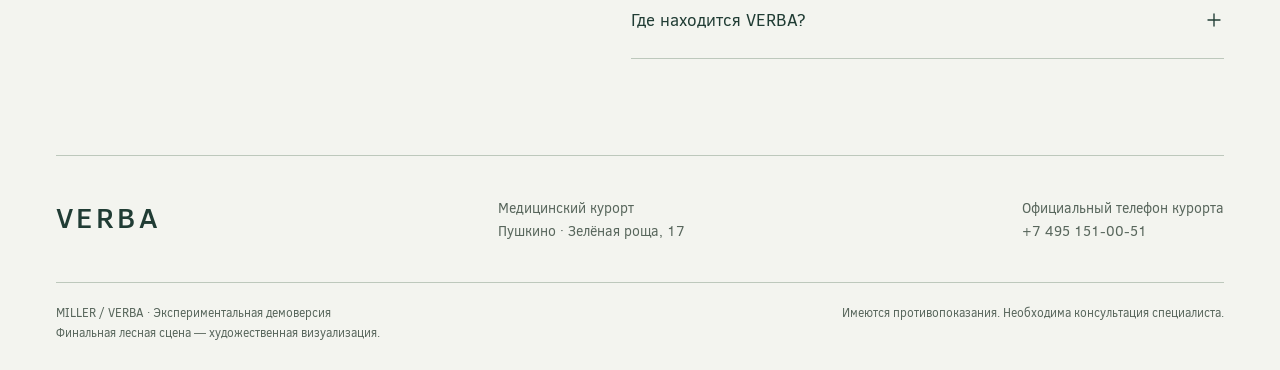
==== commit 82c54daa: "Integrate verified forest B desktop and mobile exports with lazy playback" ====
--- a/index.html
+++ b/index.html
@@ -8,7 +8,7 @@
 <section class="intro wrap" id="intro" aria-label="Направления VERBA"><p class="section-label">ВАШ МАРШРУТ В VERBA</p><div class="intro-grid"><p class="intro-lead" data-pretext>Питание по методу Майера. Ментальное здоровье. Эстетический уход. SPA.</p><a class="line-link" href="#directions">Выбрать направление<svg class="icon-arrow icon-arrow-right" viewBox="0 0 24 24" aria-hidden="true" focusable="false"><path d="M5 12h14m-6-6 6 6-6 6"/></svg></a></div></section>
 <section class="directions" id="directions" aria-labelledby="directions-title"><div class="path-layout"><div class="path-visual"><div class="path-pan"><img class="direction-image is-active" data-image="mayr" src="assets/motion/mayr.webp" srcset="assets/motion/mayr-640.webp 640w, assets/motion/mayr.webp 899w" sizes="(max-width:600px) max(100vw, 593px), max(56vw, 1618px)" decoding="async" width="899" height="600" alt="Ресторан VERBA" loading="lazy"><img class="direction-image" data-image="mind" src="assets/motion/mind.webp" srcset="assets/motion/mind-640.webp 640w, assets/motion/mind.webp 900w" sizes="(max-width:600px) max(100vw, 594px), max(56vw, 1620px)" decoding="async" width="900" height="600" alt="Гость VERBA в спокойной обстановке" loading="lazy"><img class="direction-image beauty-image" data-image="beauty" src="assets/motion/beauty-verbaskin-1122.webp" srcset="assets/motion/beauty-verbaskin-480.webp 480w, assets/motion/beauty-verbaskin-800.webp 800w, assets/motion/beauty-verbaskin-1122.webp 1122w" sizes="(max-width:600px) max(100vw, 397px), max(calc(56vw + 120px), 865px)" decoding="async" width="1122" height="1402" alt="VERBASKIN SEA GLOW — художественная композиция с кремом для лица, утверждённая пользователем" loading="lazy"><img class="direction-image" data-image="spa" src="assets/motion/spa.webp" srcset="assets/motion/spa-640.webp 640w, assets/motion/spa.webp 899w" sizes="(max-width:600px) max(100vw, 593px), max(56vw, 1618px)" decoding="async" width="899" height="600" alt="Бассейн VERBA с видом на сосновый бор" loading="lazy"></div><div class="path-shade"></div><div class="path-visual-label"><span id="visual-direction">MAYR</span><span id="visual-index">01 / 04</span></div></div><div class="path-content"><p class="section-label">ЧЕТЫРЕ НАПРАВЛЕНИЯ</p><h2 id="directions-title">Какой ритм<br>нужен вам?</h2><div class="path-tabs" role="tablist" aria-label="Направления VERBA" aria-orientation="vertical"><button class="path-tab is-active" id="tab-mayr" role="tab" aria-selected="true" aria-controls="path-panel" data-direction="mayr"><span class="tab-index">01</span><span>MAYR</span><svg class="icon-arrow icon-arrow-right" viewBox="0 0 24 24" aria-hidden="true" focusable="false"><path d="M5 12h14m-6-6 6 6-6 6"/></svg></button><button class="path-tab" id="tab-mind" role="tab" aria-selected="false" aria-controls="path-panel" tabindex="-1" data-direction="mind"><span class="tab-index">02</span><span>MIND</span><svg class="icon-arrow icon-arrow-right" viewBox="0 0 24 24" aria-hidden="true" focusable="false"><path d="M5 12h14m-6-6 6 6-6 6"/></svg></button><button class="path-tab" id="tab-beauty" role="tab" aria-selected="false" aria-controls="path-panel" tabindex="-1" data-direction="beauty"><span class="tab-index">03</span><span>BEAUTY</span><svg class="icon-arrow icon-arrow-right" viewBox="0 0 24 24" aria-hidden="true" focusable="false"><path d="M5 12h14m-6-6 6 6-6 6"/></svg></button><button class="path-tab" id="tab-spa" role="tab" aria-selected="false" aria-controls="path-panel" tabindex="-1" data-direction="spa"><span class="tab-index">04</span><span>SPA</span><svg class="icon-arrow icon-arrow-right" viewBox="0 0 24 24" aria-hidden="true" focusable="false"><path d="M5 12h14m-6-6 6 6-6 6"/></svg></button></div><div class="path-panel" id="path-panel" role="tabpanel" aria-labelledby="tab-mayr" tabindex="0"><h3 id="path-title">Лёгкость начинается изнутри.</h3><p id="path-description" data-pretext contenteditable="false">Питание и привычки по методу Майера. Внимательный медицинский подход к пищеварению и вашему самочувствию.</p><button class="line-link" data-picker data-current-direction>Составить личный план<svg class="icon-arrow icon-arrow-right" viewBox="0 0 24 24" aria-hidden="true" focusable="false"><path d="M5 12h14m-6-6 6 6-6 6"/></svg></button></div><p class="medical-note">Программа, длительность и противопоказания обсуждаются с врачом.</p></div></div><p class="sr-only" id="direction-status" role="status" aria-live="polite">Выбрано направление MAYR</p></section>
 <section class="medicine wrap" id="medicine"><div class="medicine-heading"><span class="section-label">ОСНОВА ВАШЕГО МАРШРУТА</span><h2 class="reveal">Начинаем<br>с врача.</h2></div><div class="medicine-grid"><figure><div class="portrait-crop"><img src="assets/motion/medical.webp" srcset="assets/motion/medical-960.webp 960w, assets/motion/medical.webp 1280w" sizes="(max-width:600px) max(calc(100vw - 40px), 649px), max(50vw, 1014px)" decoding="async" width="1280" height="720" alt="Консультация врача — кадр официального фильма VERBA" loading="lazy"></div><figcaption>Консультация врача VERBA.<br>Внимание к вашей истории.</figcaption></figure><div class="medicine-copy"><p class="medicine-lead" data-pretext contenteditable="false">Консультация, диагностика по показаниям и индивидуальный план.</p><div class="approach-row"><span>01</span><div><h3>Понять ваш запрос</h3><p>Самочувствие, привычки и личные цели — в разговоре с врачом.</p></div></div><div class="approach-row"><span>02</span><div><h3>Увидеть картину целиком</h3><p>Собственная диагностическая база. Обследования по показаниям.</p></div></div><div class="approach-row"><span>03</span><div><h3>Найти ваш маршрут</h3><p>Индивидуальный подход к питанию, восстановлению и дальнейшим шагам.</p></div></div><button class="line-link" data-picker>Начать с вашей цели<svg class="icon-arrow icon-arrow-right" viewBox="0 0 24 24" aria-hidden="true" focusable="false"><path d="M5 12h14m-6-6 6 6-6 6"/></svg></button></div></div></section>
-<section class="retreat" id="retreat"><div class="retreat-photo" aria-hidden="true"><img class="retreat-poster" src="assets/motion/forest-poster.webp" width="1280" height="720" alt="" loading="lazy" decoding="async"><video id="forest-video" muted playsinline preload="none" poster="assets/motion/forest-poster.webp" data-src="assets/motion/verba-forest-5s.mp4"></video></div><div class="retreat-shade"></div><div class="retreat-content wrap"><p class="section-label">СОСНОВЫЙ БОР · 20 КМ ОТ МОСКВЫ</p><h2>Вернуться<br>к своему ритму.</h2><button class="solid-button" data-picker>Выбрать своё направление<svg class="icon-arrow icon-arrow-right" viewBox="0 0 24 24" aria-hidden="true" focusable="false"><path d="M5 12h14m-6-6 6 6-6 6"/></svg></button><p>Природа вокруг.<br>Внимание к вам.</p></div><button id="forest-toggle" class="forest-toggle" aria-label="Воспроизвести лесную сцену" aria-describedby="forest-status"><svg viewBox="0 0 20 20" aria-hidden="true"><path d="m6 4 10 6-10 6z"/></svg><span>Воспроизвести сцену</span></button><p id="forest-status" class="sr-only" role="status" aria-live="polite">Лесная сцена. Видео проигрывается один раз.</p></section>
+<section class="retreat" id="retreat"><div class="retreat-photo" aria-hidden="true"><picture class="retreat-poster"><source media="(max-width:600px)" srcset="assets/motion/verba-forest-poster-mobile.webp"><img src="assets/motion/verba-forest-poster.webp" width="2560" height="1440" alt="" loading="lazy" decoding="async"></picture><video id="forest-video" muted playsinline preload="none" data-src="assets/motion/verba-forest-desktop-1440p.mp4" data-src-mobile="assets/motion/verba-forest-mobile-1080p.mp4"></video></div><div class="retreat-shade"></div><div class="retreat-content wrap"><p class="section-label">СОСНОВЫЙ БОР · 20 КМ ОТ МОСКВЫ</p><h2>Вернуться<br>к своему ритму.</h2><button class="solid-button" data-picker>Выбрать своё направление<svg class="icon-arrow icon-arrow-right" viewBox="0 0 24 24" aria-hidden="true" focusable="false"><path d="M5 12h14m-6-6 6 6-6 6"/></svg></button><p>Природа вокруг.<br>Внимание к вам.</p></div><button id="forest-toggle" class="forest-toggle" aria-label="Воспроизвести лесную сцену" aria-describedby="forest-status"><svg viewBox="0 0 20 20" aria-hidden="true"><path d="m6 4 10 6-10 6z"/></svg><span>Воспроизвести сцену</span></button><p id="forest-status" class="sr-only" role="status" aria-live="polite">Лесная сцена. Видео проигрывается один раз.</p></section>
 <section class="faq wrap"><h2>Перед первым шагом.</h2><div class="faq-items"><details><summary>Как выбрать направление?<svg viewBox="0 0 20 20" aria-hidden="true"><path d="M10 4v12M4 10h12"/></svg></summary><p>Начните с вашей цели. Окончательный состав программы и противопоказания обсуждаются с врачом. Подбор в демоверсии помогает сформулировать запрос и не является медицинской рекомендацией.</p></details><details><summary>На сколько дней приезжать?<svg viewBox="0 0 20 20" aria-hidden="true"><path d="M10 4v12M4 10h12"/></svg></summary><p>На официальном сайте указаны программы от трёх до четырнадцати дней с возможностью продления. Длительность конкретной программы определяется индивидуально.</p></details><details><summary>Где находится VERBA?<svg viewBox="0 0 20 20" aria-hidden="true"><path d="M10 4v12M4 10h12"/></svg></summary><p>Московская область, Пушкино, улица Зелёная роща, строение 17.</p></details></div></section>
 </main>
 <footer class="wrap"><div class="footer-top"><a class="small-brand" href="#home">VERBA</a><p>Медицинский курорт<br>Пушкино · Зелёная роща, 17</p><p>Официальный телефон курорта<br>+7 495 151-00-51</p></div><div class="footer-bottom"><span>MILLER / VERBA · Экспериментальная демоверсия<br>Финальная лесная сцена — художественная визуализация.</span><span>Имеются противопоказания. Необходима консультация специалиста.</span></div></footer>
--- a/styles.css
+++ b/styles.css
@@ -106,3 +106,7 @@
 .directions[data-active=beauty] .path-shade{background:linear-gradient(0deg,var(--scene-paper),transparent 30%)}
 @media(max-width:600px){.directions[data-active=beauty] .path-visual{height:440px}.beauty-image{object-position:48% 20%}}
 .directions[data-active=beauty] .path-panel>p,.directions[data-active=beauty] .medical-note{color:#3b453a}
+
+/* Responsive poster stays behind video, including autoplay/error fallbacks. */
+.retreat-poster>img{width:100%;height:100%;object-fit:cover;object-position:50% 50%}
+@media(max-width:600px){.retreat-poster>img{object-position:48% 50%}}
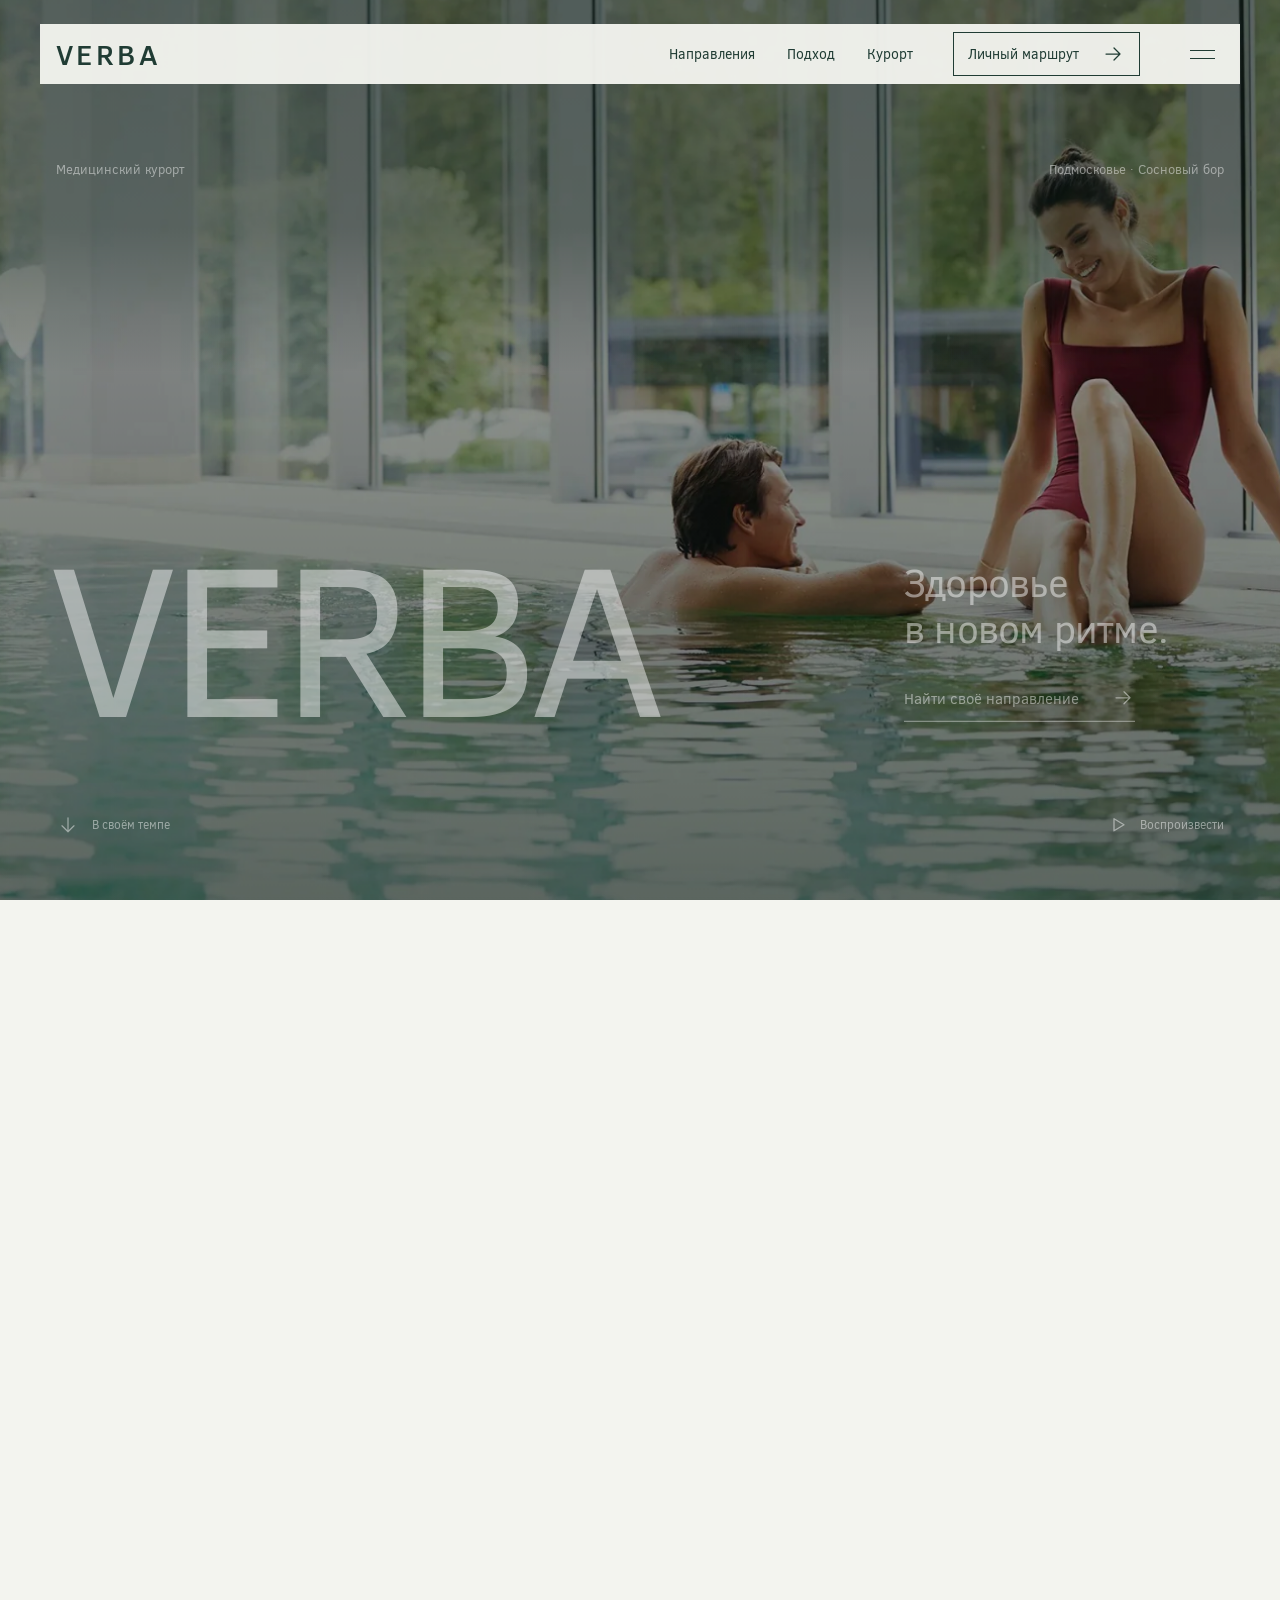
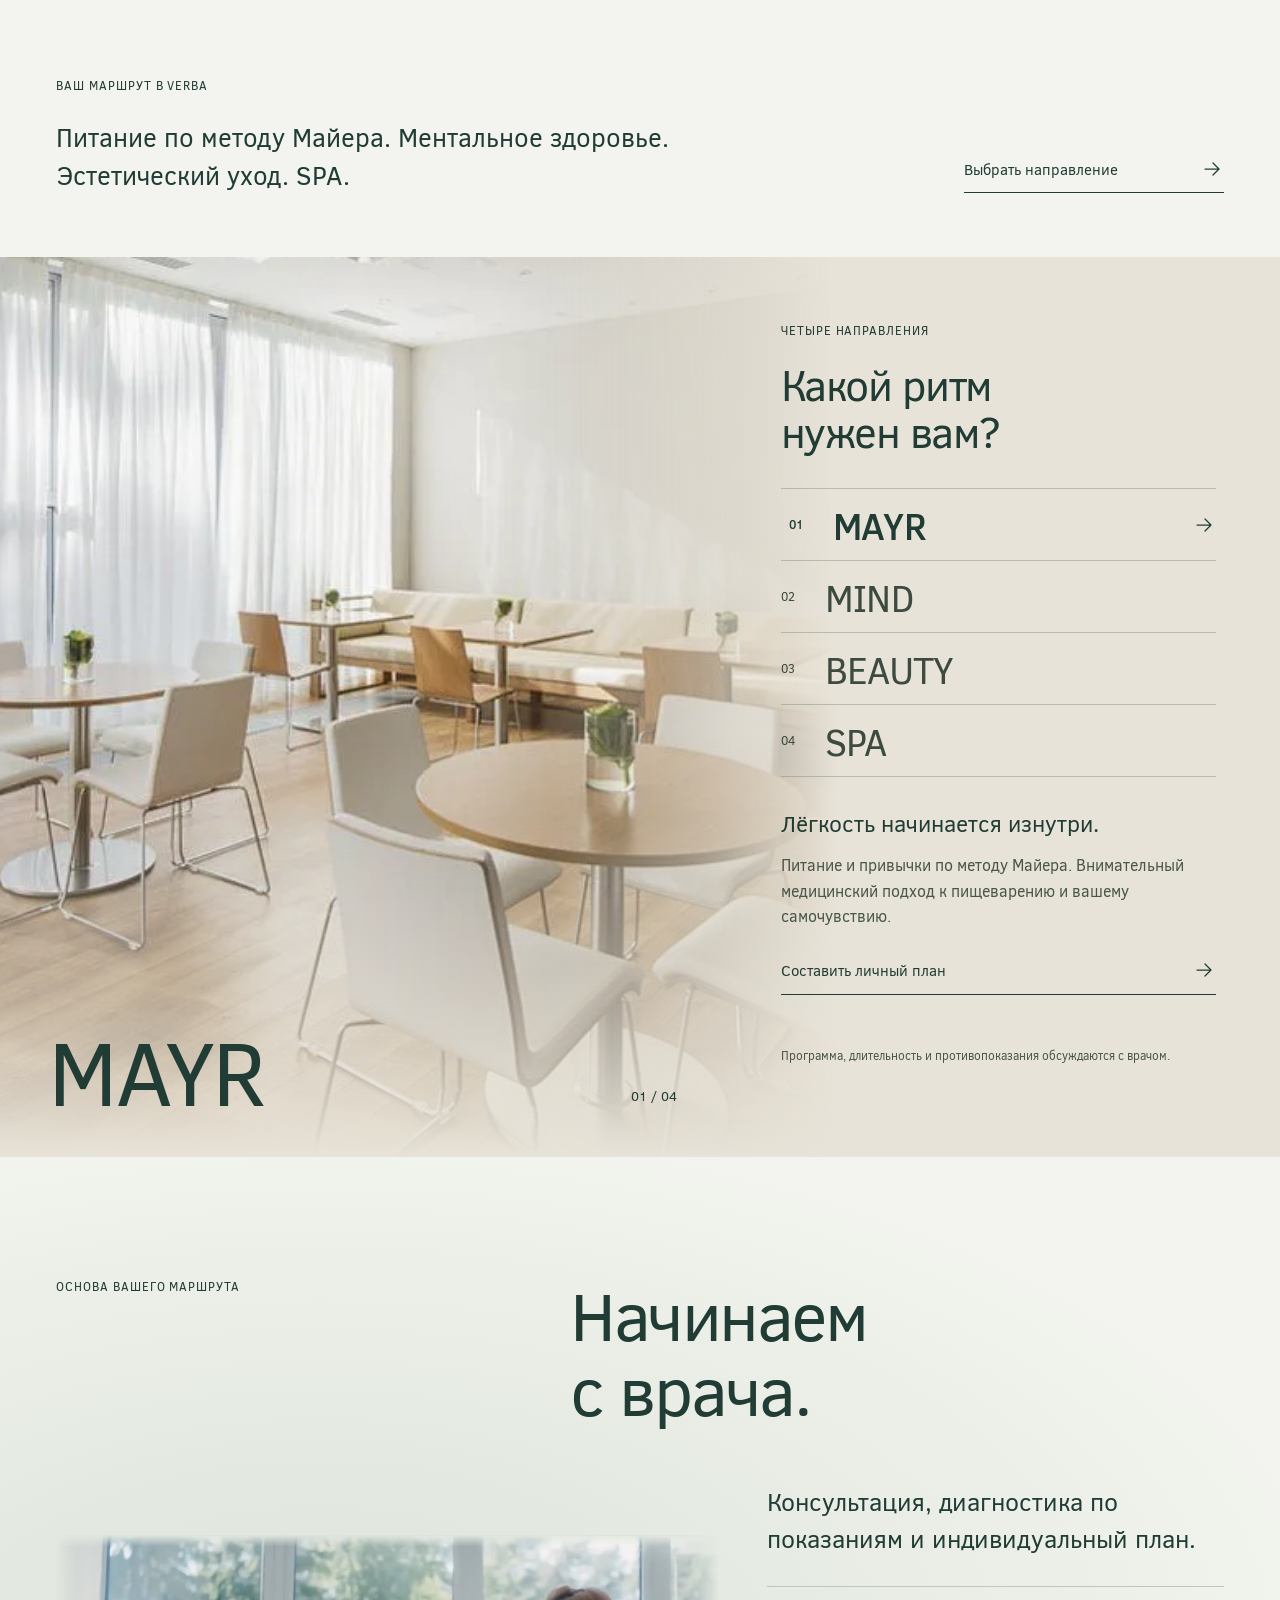
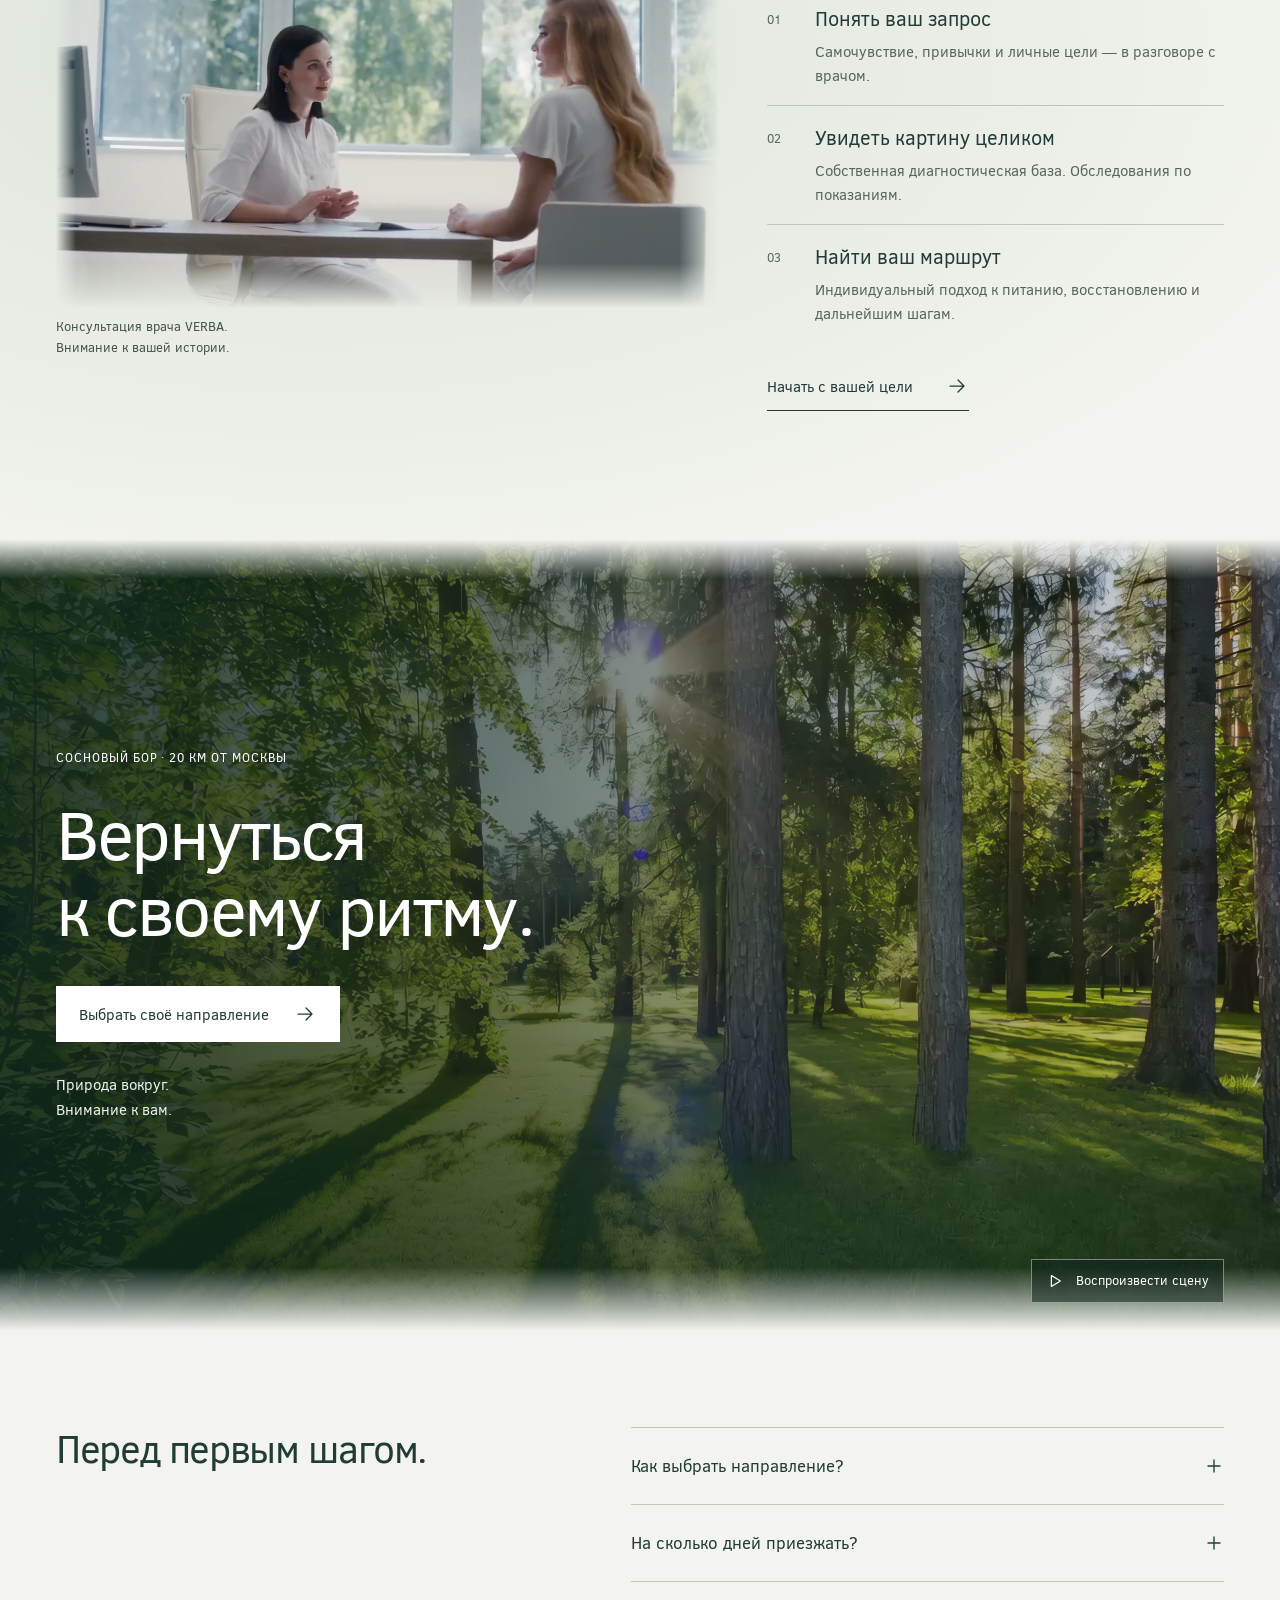
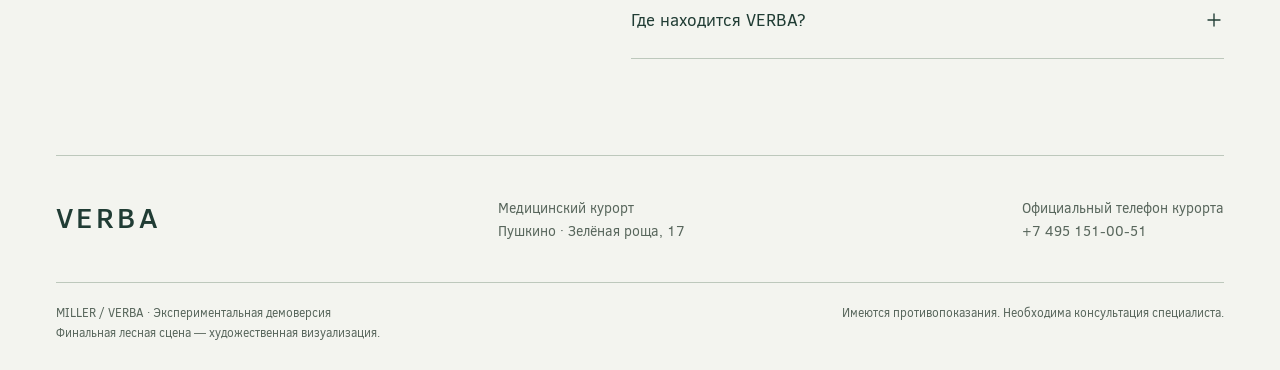
==== commit 9f7a2cfc: "Use verified official pool hero poster with responsive framing and QA" ====
--- a/index.html
+++ b/index.html
@@ -4,7 +4,7 @@
 <a class="skip-link" href="#main">Перейти к содержанию</a>
 <header class="site-header" data-tone="light"><a class="small-brand" href="#home" aria-label="VERBA — к началу">VERBA</a><nav class="desktop-nav" aria-label="Основная навигация"><a href="#directions">Направления</a><a href="#medicine">Подход</a><a href="#retreat">Курорт</a></nav><button class="header-plan" data-picker>Личный маршрут <svg class="icon-arrow icon-arrow-right" viewBox="0 0 24 24" aria-hidden="true" focusable="false"><path d="M5 12h14m-6-6 6 6-6 6"/></svg></button><button class="menu-toggle" aria-label="Открыть меню" aria-haspopup="dialog" aria-controls="menu-dialog"><span></span><span></span></button></header>
 <main id="main">
-<section class="hero-story" id="home" aria-labelledby="hero-title"><div class="hero-frame"><div class="hero-media"><div class="hero-camera"><video id="hero-video" muted loop playsinline preload="none" data-src="assets/motion/hero-film.mp4" poster="assets/motion/hero-poster.webp" aria-label="Территория медицинского курорта VERBA"></video><div class="film-shade"></div></div></div><div class="hero-topline"><span>Медицинский курорт</span><span>Подмосковье · Сосновый бор</span></div><div class="hero-title-group"><h1 id="hero-title">VERBA</h1><div class="hero-message"><p class="hero-statement">Здоровье<br>в новом ритме.</p><a class="line-link" href="#directions">Найти своё направление<svg class="icon-arrow icon-arrow-right" viewBox="0 0 24 24" aria-hidden="true" focusable="false"><path d="M5 12h14m-6-6 6 6-6 6"/></svg></a></div></div><div class="hero-bottom"><a href="#intro" class="scroll-link"><svg class="icon-arrow icon-arrow-down" viewBox="0 0 24 24" aria-hidden="true" focusable="false"><path d="M12 5v14m-6-6 6 6 6-6"/></svg>В своём темпе</a><button id="video-toggle" aria-label="Остановить видео" aria-pressed="false"><svg viewBox="0 0 20 20" aria-hidden="true"><path d="M6 4v12M14 4v12"/></svg><span>Пауза видео</span></button></div><div class="hero-transition"><span class="section-label">01 / ВОССТАНОВЛЕНИЕ</span><h2><span>Медицина.</span><span>Природа.</span><span>Вы.</span></h2><p data-pretext contenteditable="false">Персональное здоровье начинается с внимания к человеку. В окружении, которое помогает услышать себя.</p></div></div></section>
+<section class="hero-story" id="home" aria-labelledby="hero-title"><div class="hero-frame"><div class="hero-media"><div class="hero-camera"><video id="hero-video" muted loop playsinline preload="none" data-src="assets/motion/hero-film.mp4" poster="assets/motion/hero-pool-poster.webp" aria-label="Бассейн на обложке и территория медицинского курорта VERBA в видео"></video><div class="film-shade"></div></div></div><div class="hero-topline"><span>Медицинский курорт</span><span>Подмосковье · Сосновый бор</span></div><div class="hero-title-group"><h1 id="hero-title">VERBA</h1><div class="hero-message"><p class="hero-statement">Здоровье<br>в новом ритме.</p><a class="line-link" href="#directions">Найти своё направление<svg class="icon-arrow icon-arrow-right" viewBox="0 0 24 24" aria-hidden="true" focusable="false"><path d="M5 12h14m-6-6 6 6-6 6"/></svg></a></div></div><div class="hero-bottom"><a href="#intro" class="scroll-link"><svg class="icon-arrow icon-arrow-down" viewBox="0 0 24 24" aria-hidden="true" focusable="false"><path d="M12 5v14m-6-6 6 6 6-6"/></svg>В своём темпе</a><button id="video-toggle" aria-label="Остановить видео" aria-pressed="false"><svg viewBox="0 0 20 20" aria-hidden="true"><path d="M6 4v12M14 4v12"/></svg><span>Пауза видео</span></button></div><div class="hero-transition"><span class="section-label">01 / ВОССТАНОВЛЕНИЕ</span><h2><span>Медицина.</span><span>Природа.</span><span>Вы.</span></h2><p data-pretext contenteditable="false">Персональное здоровье начинается с внимания к человеку. В окружении, которое помогает услышать себя.</p></div></div></section>
 <section class="intro wrap" id="intro" aria-label="Направления VERBA"><p class="section-label">ВАШ МАРШРУТ В VERBA</p><div class="intro-grid"><p class="intro-lead" data-pretext>Питание по методу Майера. Ментальное здоровье. Эстетический уход. SPA.</p><a class="line-link" href="#directions">Выбрать направление<svg class="icon-arrow icon-arrow-right" viewBox="0 0 24 24" aria-hidden="true" focusable="false"><path d="M5 12h14m-6-6 6 6-6 6"/></svg></a></div></section>
 <section class="directions" id="directions" aria-labelledby="directions-title"><div class="path-layout"><div class="path-visual"><div class="path-pan"><img class="direction-image is-active" data-image="mayr" src="assets/motion/mayr.webp" srcset="assets/motion/mayr-640.webp 640w, assets/motion/mayr.webp 899w" sizes="(max-width:600px) max(100vw, 593px), max(56vw, 1618px)" decoding="async" width="899" height="600" alt="Ресторан VERBA" loading="lazy"><img class="direction-image" data-image="mind" src="assets/motion/mind.webp" srcset="assets/motion/mind-640.webp 640w, assets/motion/mind.webp 900w" sizes="(max-width:600px) max(100vw, 594px), max(56vw, 1620px)" decoding="async" width="900" height="600" alt="Гость VERBA в спокойной обстановке" loading="lazy"><img class="direction-image beauty-image" data-image="beauty" src="assets/motion/beauty-verbaskin-1122.webp" srcset="assets/motion/beauty-verbaskin-480.webp 480w, assets/motion/beauty-verbaskin-800.webp 800w, assets/motion/beauty-verbaskin-1122.webp 1122w" sizes="(max-width:600px) max(100vw, 397px), max(calc(56vw + 120px), 865px)" decoding="async" width="1122" height="1402" alt="VERBASKIN SEA GLOW — художественная композиция с кремом для лица, утверждённая пользователем" loading="lazy"><img class="direction-image" data-image="spa" src="assets/motion/spa.webp" srcset="assets/motion/spa-640.webp 640w, assets/motion/spa.webp 899w" sizes="(max-width:600px) max(100vw, 593px), max(56vw, 1618px)" decoding="async" width="899" height="600" alt="Бассейн VERBA с видом на сосновый бор" loading="lazy"></div><div class="path-shade"></div><div class="path-visual-label"><span id="visual-direction">MAYR</span><span id="visual-index">01 / 04</span></div></div><div class="path-content"><p class="section-label">ЧЕТЫРЕ НАПРАВЛЕНИЯ</p><h2 id="directions-title">Какой ритм<br>нужен вам?</h2><div class="path-tabs" role="tablist" aria-label="Направления VERBA" aria-orientation="vertical"><button class="path-tab is-active" id="tab-mayr" role="tab" aria-selected="true" aria-controls="path-panel" data-direction="mayr"><span class="tab-index">01</span><span>MAYR</span><svg class="icon-arrow icon-arrow-right" viewBox="0 0 24 24" aria-hidden="true" focusable="false"><path d="M5 12h14m-6-6 6 6-6 6"/></svg></button><button class="path-tab" id="tab-mind" role="tab" aria-selected="false" aria-controls="path-panel" tabindex="-1" data-direction="mind"><span class="tab-index">02</span><span>MIND</span><svg class="icon-arrow icon-arrow-right" viewBox="0 0 24 24" aria-hidden="true" focusable="false"><path d="M5 12h14m-6-6 6 6-6 6"/></svg></button><button class="path-tab" id="tab-beauty" role="tab" aria-selected="false" aria-controls="path-panel" tabindex="-1" data-direction="beauty"><span class="tab-index">03</span><span>BEAUTY</span><svg class="icon-arrow icon-arrow-right" viewBox="0 0 24 24" aria-hidden="true" focusable="false"><path d="M5 12h14m-6-6 6 6-6 6"/></svg></button><button class="path-tab" id="tab-spa" role="tab" aria-selected="false" aria-controls="path-panel" tabindex="-1" data-direction="spa"><span class="tab-index">04</span><span>SPA</span><svg class="icon-arrow icon-arrow-right" viewBox="0 0 24 24" aria-hidden="true" focusable="false"><path d="M5 12h14m-6-6 6 6-6 6"/></svg></button></div><div class="path-panel" id="path-panel" role="tabpanel" aria-labelledby="tab-mayr" tabindex="0"><h3 id="path-title">Лёгкость начинается изнутри.</h3><p id="path-description" data-pretext contenteditable="false">Питание и привычки по методу Майера. Внимательный медицинский подход к пищеварению и вашему самочувствию.</p><button class="line-link" data-picker data-current-direction>Составить личный план<svg class="icon-arrow icon-arrow-right" viewBox="0 0 24 24" aria-hidden="true" focusable="false"><path d="M5 12h14m-6-6 6 6-6 6"/></svg></button></div><p class="medical-note">Программа, длительность и противопоказания обсуждаются с врачом.</p></div></div><p class="sr-only" id="direction-status" role="status" aria-live="polite">Выбрано направление MAYR</p></section>
 <section class="medicine wrap" id="medicine"><div class="medicine-heading"><span class="section-label">ОСНОВА ВАШЕГО МАРШРУТА</span><h2 class="reveal">Начинаем<br>с врача.</h2></div><div class="medicine-grid"><figure><div class="portrait-crop"><img src="assets/motion/medical.webp" srcset="assets/motion/medical-960.webp 960w, assets/motion/medical.webp 1280w" sizes="(max-width:600px) max(calc(100vw - 40px), 649px), max(50vw, 1014px)" decoding="async" width="1280" height="720" alt="Консультация врача — кадр официального фильма VERBA" loading="lazy"></div><figcaption>Консультация врача VERBA.<br>Внимание к вашей истории.</figcaption></figure><div class="medicine-copy"><p class="medicine-lead" data-pretext contenteditable="false">Консультация, диагностика по показаниям и индивидуальный план.</p><div class="approach-row"><span>01</span><div><h3>Понять ваш запрос</h3><p>Самочувствие, привычки и личные цели — в разговоре с врачом.</p></div></div><div class="approach-row"><span>02</span><div><h3>Увидеть картину целиком</h3><p>Собственная диагностическая база. Обследования по показаниям.</p></div></div><div class="approach-row"><span>03</span><div><h3>Найти ваш маршрут</h3><p>Индивидуальный подход к питанию, восстановлению и дальнейшим шагам.</p></div></div><button class="line-link" data-picker>Начать с вашей цели<svg class="icon-arrow icon-arrow-right" viewBox="0 0 24 24" aria-hidden="true" focusable="false"><path d="M5 12h14m-6-6 6 6-6 6"/></svg></button></div></div></section>
--- a/styles.css
+++ b/styles.css
@@ -110,3 +110,8 @@
 /* Responsive poster stays behind video, including autoplay/error fallbacks. */
 .retreat-poster>img{width:100%;height:100%;object-fit:cover;object-position:50% 50%}
 @media(max-width:600px){.retreat-poster>img{object-position:48% 50%}}
+
+/* The official pool poster already includes a tonal overlay. Keep the film grade
+   unchanged after playback starts; use only the contrast needed on the still. */
+.hero-camera:not(.has-video-frame) .film-shade{background:linear-gradient(0deg,#10241c6b,transparent 65%),linear-gradient(180deg,#10241c66,#10241c59 26%,transparent 42%)}
+@media(max-width:600px){.hero-camera:not(.has-video-frame) video{object-position:22% 50%}}
